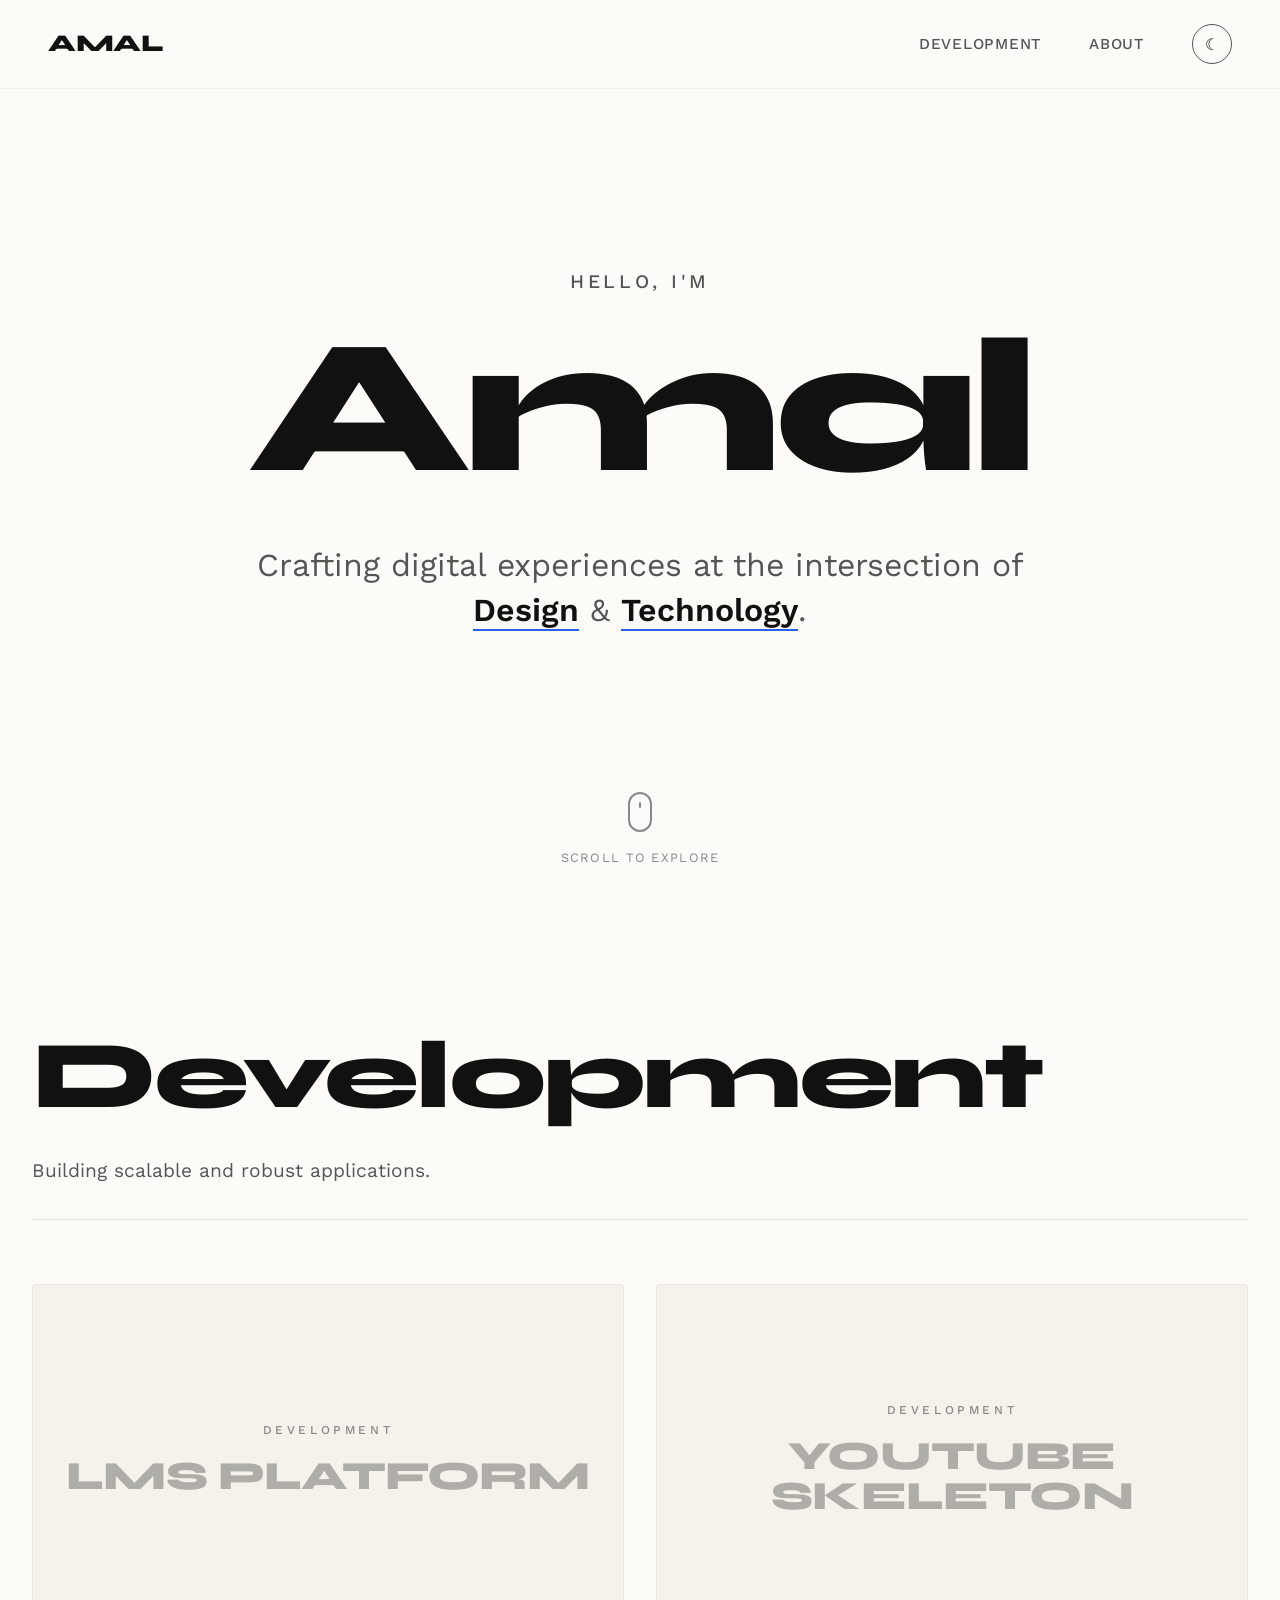
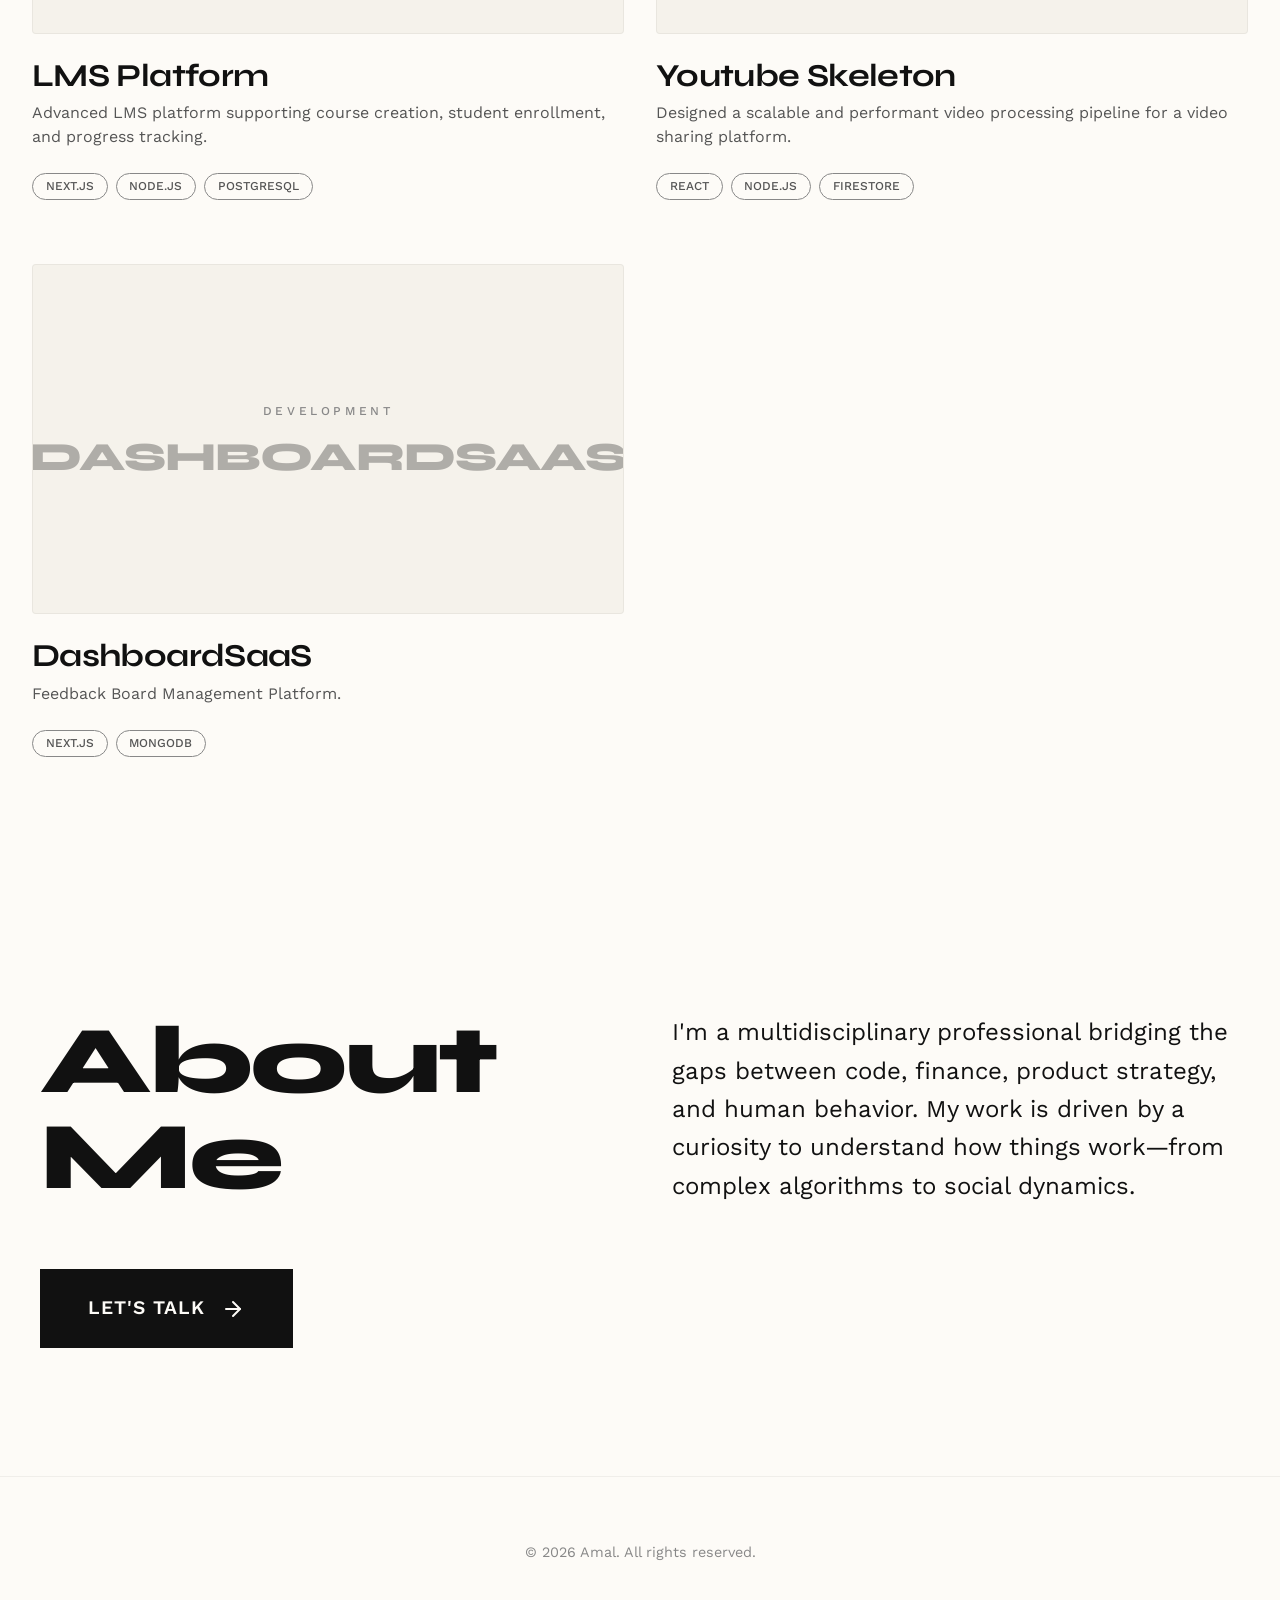
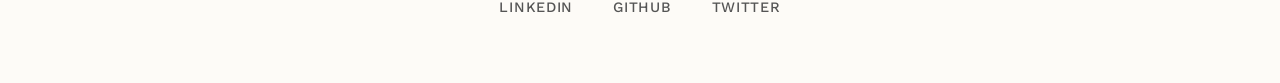
==== src/index.html @ 9887afd8 "improvement/website size reduced" ====
<!DOCTYPE html>
<html lang="en">

<head>
    <meta charset="UTF-8">
    <meta name="viewport" content="width=device-width, initial-scale=1.0">
    <link rel="icon" type="image/png" href="favicon.png">
    <title>Amal - Portfolio</title>

    <link rel="preconnect" href="https://fonts.googleapis.com">
    <link rel="preconnect" href="https://fonts.gstatic.com" crossorigin>
    <link
        href="https://fonts.googleapis.com/css2?family=Work+Sans:wght@300;400;500;600&family=Syne:wght@400;500;600;700;800&display=swap"
        rel="stylesheet">

    <link rel="stylesheet" href="css/normalize.css">
    <link rel="stylesheet" href="css/style.css">
    <meta name="google-site-verification" content="JxgYlcz-3WqePSVxws8x8Z9JDaLLjgujs9UyJaUQs90" />
    <meta name="description" content="Portfolio of Amal - Bridging Design, Technology, Finance, and Anthropology.">
    <meta name="robots" content="index, follow">

    <!-- Open Graph / Facebook -->
    <meta property="og:type" content="website">
    <meta property="og:url" content="https://www.amals.xyz/">
    <meta property="og:title" content="Amal - Portfolio">
    <meta property="og:description" content="Crafting digital experiences at the intersection of Design & Technology.">
    <!-- <meta property="og:image" content="https://www.amals.xyz/assets/images/og-image.png"> -->
</head>

<body>
    <!-- Navigation -->
    <nav class="navbar">
        <div class="nav-container">
            <a href="#hero" class="logo">
                <span class="logo-g">A</span>mal
            </a>
            <div class="nav-links">
                <a href="#development">Development</a>
                <!-- <a href="#finance">Finance</a>
                <a href="#product">Product</a>
                <a href="#anthropology">Anthropology</a> -->
                <a href="#about">About</a>
                <button id="theme-toggle" class="theme-btn" aria-label="Toggle dark mode">
                    <span class="theme-icon">☾</span>
                </button>
            </div>
            <button class="mobile-menu-btn" aria-label="Toggle menu">
                <span></span>
                <span></span>
            </button>
        </div>
    </nav>

    <!-- Mobile Menu Overlay -->
    <div class="mobile-menu">
        <a href="#development" class="mobile-link">Development</a>
        <a href="#finance" class="mobile-link">Finance</a>
        <a href="#product" class="mobile-link">Product</a>
        <a href="#anthropology" class="mobile-link">Anthropology</a>
        <a href="#about" class="mobile-link">About</a>
    </div>

    <main>
        <!-- Hero Section -->
        <section class="hero-section" id="hero">
            <div class="hero-background">
                <!-- Blobs removed for minimal typography style -->
            </div>
            <div class="hero-content">
                <p class="hero-greeting">Hello, I'm</p>
                <h1 class="hero-name">
                    <span class="name-text">Amal</span>
                </h1>
                <p class="hero-subtitle">Crafting digital experiences at the intersection of <span
                        class="highlight">Design</span> & <span class="highlight">Technology</span>.</p>
            </div>
            <div class="scroll-indicator">
                <div class="mouse">
                    <div class="wheel"></div>
                </div>
                <span>Scroll to explore</span>
            </div>
        </section>

        <!-- Development Section -->
        <section class="category-section" id="development">
            <div class="section-header">
                <h2 class="section-title">Development</h2>
                <p class="section-desc">Building scalable and robust applications.</p>
            </div>

            <div class="works-grid" id="development-grid">
                <!-- Works will be loaded dynamically -->
            </div>
        </section>

        <!-- Finance Section
        <section class="category-section" id="finance">
            <div class="section-header">
                <h2 class="section-title">Finance</h2>
                <p class="section-desc">Analyzing markets and managing assets.</p>
            </div>

            <div class="works-grid" id="finance-grid">
                // work be loaded dynamically
            </div>
        </section> -->

        <!-- Product Section
        <section class="category-section" id="product">
            <div class="section-header">
                <h2 class="section-title">Product</h2>
                <p class="section-desc">Strategizing and optimizing user value.</p>
            </div>

            <div class="works-grid" id="product-grid">
                // work be loaded dynamically
            </div>
        </section> -->

        <!-- Anthropology Section
        <section class="category-section" id="anthropology">
            <div class="section-header">
                <h2 class="section-title">Anthropology</h2>
                <p class="section-desc">Understanding human behavior in a digital world.</p>
            </div>

            <div class="works-grid" id="anthropology-grid">
                // Works will be loaded dynamically
            </div>
        </section> -->

        <!-- About Section -->
        <section class="about-section" id="about">
            <div class="about-content">
                <h2 class="section-title">About Me</h2>
                <p class="about-text">
                    I'm a multidisciplinary professional bridging the gaps between code, finance, product strategy, and
                    human behavior.
                    My work is driven by a curiosity to understand how things work—from complex algorithms to social
                    dynamics.
                </p>
                <a href="mailto:hello@amal.com" class="contact-link">
                    <span>Let's Talk</span>
                    <svg width="24" height="24" viewBox="0 0 24 24" fill="none" xmlns="http://www.w3.org/2000/svg">
                        <path d="M5 12H19" stroke="currentColor" stroke-width="2" stroke-linecap="round"
                            stroke-linejoin="round" />
                        <path d="M12 5L19 12L12 19" stroke="currentColor" stroke-width="2" stroke-linecap="round"
                            stroke-linejoin="round" />
                    </svg>
                </a>
            </div>
        </section>
    </main>

    <footer>
        <div class="footer-content">
            <p>&copy; 2026 Amal. All rights reserved.</p>
            <div class="social-links">
                <a href="#">LinkedIn</a>
                <a href="#">GitHub</a>
                <a href="#">Twitter</a>
            </div>
        </div>
    </footer>

    <script src="js/main.js"></script>
    <!-- Vercel analytics -->
    <script defer src="/_vercel/insights/script.js"></script>
</body>

</html>
---- src/css/style.css ----
:root {
    /* Modern Typography Theme */
    --primary-color: #111111;
    --secondary-color: #666666;
    --accent-color: #2563EB;
    /* Vibrant Blue */

    /* Backgrounds */
    --bg-primary: #FDFBF7;
    /* Warm off-white */
    --bg-secondary: #F5F2EB;
    --bg-card: #FFFFFF;

    /* Text */
    --text-primary: #111111;
    --text-secondary: #555555;
    --text-muted: #888888;

    /* Typography */
    --font-display: 'Syne', sans-serif;
    --font-body: 'Work Sans', sans-serif;

    /* Spacing */
    --spacing-sm: 1rem;
    --spacing-md: 2rem;
    --spacing-lg: 4rem;
    --spacing-xl: 8rem;

    /* Shadows */
    --shadow-sm: 0 1px 2px rgba(0, 0, 0, 0.05);
    --shadow-hover: 0 20px 40px rgba(0, 0, 0, 0.08);
}

[data-theme="dark"] {
    --bg-primary: #0A0A0A;
    --bg-secondary: #111111;
    --bg-card: #161616;
    --text-primary: #FFFFFF;
    --text-secondary: #AAAAAA;
    --text-muted: #666666;
    --accent-color: #4F86F7;
}

* {
    box-sizing: border-box;
    margin: 0;
    padding: 0;
}

html {
    scroll-behavior: smooth;
    font-size: 16px;
}

body {
    font-family: var(--font-body);
    background-color: var(--bg-primary);
    color: var(--text-primary);
    line-height: 1.6;
    transition: background-color 0.4s ease, color 0.4s ease;
    overflow-x: hidden;
    -webkit-font-smoothing: antialiased;
}

h1,
h2,
h3,
h4,
h5,
h6 {
    font-family: var(--font-display);
    font-weight: 700;
    color: var(--text-primary);
    line-height: 1.1;
    letter-spacing: -0.02em;
}

a {
    text-decoration: none;
    color: inherit;
    transition: color 0.3s ease;
}

/* Navigation */
.navbar {
    position: fixed;
    top: 0;
    left: 0;
    width: 100%;
    z-index: 1000;
    background: rgba(253, 251, 247, 0.9);
    backdrop-filter: blur(10px);
    border-bottom: 1px solid rgba(0, 0, 0, 0.05);
    transition: all 0.3s ease;
}

[data-theme="dark"] .navbar {
    background: rgba(10, 10, 10, 0.9);
    border-bottom: 1px solid rgba(255, 255, 255, 0.05);
}

.nav-container {
    max-width: 1600px;
    margin: 0 auto;
    padding: 1.5rem 3rem;
    display: flex;
    justify-content: space-between;
    align-items: center;
}

.logo {
    font-family: var(--font-display);
    font-weight: 800;
    font-size: 1.5rem;
    color: var(--text-primary);
    text-transform: uppercase;
    letter-spacing: -0.02em;
}

.logo:hover {
    transform: none;
}

.logo-g {
    font-size: 1.5rem;
}

.nav-links {
    display: flex;
    gap: 3rem;
    align-items: center;
}

.nav-links a {
    font-size: 0.95rem;
    font-weight: 500;
    color: var(--text-secondary);
    position: relative;
    text-transform: uppercase;
    letter-spacing: 0.05em;
}

.nav-links a::after {
    display: none;
}

.nav-links a:hover {
    color: var(--text-primary);
}

.theme-btn {
    background: transparent;
    border: 1px solid var(--text-secondary);
    color: var(--text-primary);
    cursor: pointer;
    width: 40px;
    height: 40px;
    border-radius: 50%;
    display: flex;
    align-items: center;
    justify-content: center;
    font-size: 1rem;
    transition: all 0.3s ease;
    box-shadow: none;
}

.theme-btn:hover {
    background: var(--text-primary);
    color: var(--bg-primary);
    transform: none;
    box-shadow: none;
}

.mobile-menu-btn {
    display: none;
    background: none;
    border: none;
    cursor: pointer;
    padding: 10px;
    flex-direction: column;
    gap: 6px;
}

.mobile-menu-btn span {
    display: block;
    width: 30px;
    height: 2px;
    background: var(--text-primary);
    transition: 0.3s;
}

/* Hero Section */
.hero-section {
    min-height: 100vh;
    display: flex;
    align-items: center;
    justify-content: center;
    padding: 0 2rem;
    text-align: center;
    position: relative;
    overflow: hidden;
}

.hero-background {
    display: none;
}

.hero-content {
    max-width: 1200px;
    z-index: 1;
    position: relative;
    display: flex;
    flex-direction: column;
    align-items: center;
}

.hero-greeting {
    font-family: var(--font-body);
    font-size: 1.2rem;
    color: var(--text-secondary);
    margin-bottom: 1.5rem;
    font-weight: 500;
    text-transform: uppercase;
    letter-spacing: 0.2em;
}

.hero-name {
    font-family: var(--font-display);
    font-size: 15vw;
    /* Massive responsive size */
    font-weight: 800;
    margin-bottom: 1rem;
    line-height: 0.9;
    color: var(--text-primary);
    background: none;
    -webkit-text-fill-color: initial;
    letter-spacing: -0.04em;
}

.hero-name::after {
    display: none;
}

.name-text {
    display: inline-block;
}

.hero-subtitle {
    font-size: 2rem;
    color: var(--text-secondary);
    margin-top: 2rem;
    font-weight: 400;
    max-width: 800px;
    line-height: 1.4;
}

.highlight {
    color: var(--text-primary);
    font-weight: 600;
    background: none;
    -webkit-text-fill-color: initial;
    border-bottom: 2px solid var(--accent-color);
}

.scroll-indicator {
    position: absolute;
    bottom: 2rem;
    left: 0;
    right: 0;
    margin: 0 auto;
    width: fit-content;
    transform: none;
    display: flex;
    flex-direction: column;
    align-items: center;
    gap: 1rem;
    color: var(--text-muted);
    font-size: 0.8rem;
    text-transform: uppercase;
    letter-spacing: 0.1em;
}

.mouse {
    width: 24px;
    height: 40px;
    border: 2px solid var(--text-muted);
    border-radius: 20px;
    position: relative;
}

.wheel {
    width: 2px;
    height: 6px;
    background: var(--text-muted);
    border-radius: 1px;
    position: absolute;
    top: 8px;
    left: 50%;
    transform: translateX(-50%);
    animation: scroll 2s infinite;
}

@keyframes scroll {
    0% {
        transform: translate(-50%, 0);
        opacity: 1;
    }

    100% {
        transform: translate(-50%, 12px);
        opacity: 0;
    }
}

@keyframes fadeInUp {
    from {
        opacity: 0;
        transform: translateY(40px);
    }

    to {
        opacity: 1;
        transform: translateY(0);
    }
}

/* Sections */
.category-section {
    padding: var(--spacing-xl) 2rem;
    max-width: 1600px;
    margin: 0 auto;
}

.section-header {
    margin-bottom: var(--spacing-lg);
    text-align: left;
    border-bottom: 1px solid rgba(0, 0, 0, 0.1);
    padding-bottom: 2rem;
    display: flex;
    justify-content: space-between;
    align-items: flex-end;
    flex-wrap: wrap;
    gap: 2rem;
}

[data-theme="dark"] .section-header {
    border-bottom: 1px solid rgba(255, 255, 255, 0.1);
}

.section-title {
    font-family: var(--font-display);
    font-size: 6rem;
    margin: 0;
    font-weight: 800;
    color: var(--text-primary);
    background: none;
    -webkit-text-fill-color: initial;
    line-height: 1;
    letter-spacing: -0.03em;
}

.section-desc {
    font-size: 1.2rem;
    color: var(--text-secondary);
    font-weight: 400;
    max-width: 400px;
    text-align: right;
}

/* Works Grid */
.works-grid {
    display: grid;
    grid-template-columns: repeat(auto-fit, minmax(450px, 1fr));
    gap: 4rem 2rem;
}

.work-card {
    background: transparent;
    border-radius: 0;
    overflow: visible;
    box-shadow: none;
    transition: transform 0.4s ease;
    border: none;
    display: flex;
    flex-direction: column;
    height: auto;
}

.work-card::before {
    display: none;
}

.work-card:hover {
    transform: translateY(-10px);
    box-shadow: none;
}

.work-card:nth-child(even):hover {
    transform: translateY(-10px);
}

.work-image {
    height: 350px;
    position: relative;
    overflow: hidden;
    background: var(--bg-secondary);
    border: 1px solid rgba(0, 0, 0, 0.05);
    border-radius: 4px;
    margin-bottom: 1.5rem;
    display: flex;
    align-items: center;
    justify-content: center;
    transition: all 0.4s ease;
}

[data-theme="dark"] .work-image {
    border: 1px solid rgba(255, 255, 255, 0.05);
}

.work-image-content {
    text-align: center;
    padding: 2rem;
    display: flex;
    flex-direction: column;
    gap: 1rem;
    transition: transform 0.6s cubic-bezier(0.165, 0.84, 0.44, 1);
}

.work-image-category {
    font-size: 0.75rem;
    text-transform: uppercase;
    letter-spacing: 0.3em;
    color: var(--text-muted);
    font-weight: 500;
    transition: color 0.4s ease;
}

.work-image-title {
    font-family: var(--font-display);
    font-size: 2.5rem;
    font-weight: 800;
    line-height: 1;
    color: var(--text-primary);
    opacity: 0.3;
    transition: all 0.4s ease;
    text-transform: uppercase;
    letter-spacing: -0.02em;
}

.work-card:hover .work-image {
    background: var(--text-primary);
    border-color: var(--text-primary);
}

.work-card:hover .work-image-title {
    color: var(--bg-primary);
    opacity: 1;
}

.work-card:hover .work-image-category {
    color: var(--bg-primary);
    opacity: 0.7;
}

.work-card:hover .work-image-content {
    transform: scale(1.1);
}



.work-card-inner {
    padding: 0;
    flex-grow: 1;
    display: flex;
    flex-direction: column;
}

.work-title {
    font-family: var(--font-display);
    font-size: 2rem;
    margin-bottom: 0.5rem;
    font-weight: 700;
    color: var(--text-primary);
    background: none;
    -webkit-text-fill-color: initial;
}

.work-description {
    color: var(--text-secondary);
    margin-bottom: 1.5rem;
    font-size: 1rem;
    line-height: 1.5;
}

.work-tags {
    display: flex;
    flex-wrap: wrap;
    gap: 0.5rem;
}

.tag {
    background: transparent;
    color: var(--text-secondary);
    padding: 0.2rem 0.8rem;
    border: 1px solid var(--text-muted);
    border-radius: 50px;
    font-size: 0.75rem;
    font-weight: 500;
    box-shadow: none;
    transition: all 0.3s ease;
    text-transform: uppercase;
}

.tag:hover {
    transform: none;
    background: var(--text-primary);
    color: var(--bg-primary);
    border-color: var(--text-primary);
    box-shadow: none;
}

/* About Section */
.about-section {
    background: var(--bg-primary);
    padding: var(--spacing-xl) 2rem;
    text-align: left;
    position: relative;
    overflow: hidden;
}

.about-section::before {
    display: none;
}

.about-content {
    max-width: 1200px;
    margin: 0 auto;
    display: grid;
    grid-template-columns: 1fr 1fr;
    gap: 4rem;
    align-items: center;
}

.about-text {
    font-size: 1.5rem;
    color: var(--text-primary);
    margin-bottom: 0;
    line-height: 1.6;
    font-weight: 400;
}

.contact-link {
    display: inline-flex;
    align-items: center;
    justify-content: center;
    gap: 1rem;
    background: var(--text-primary);
    color: var(--bg-primary);
    padding: 1.5rem 3rem;
    border-radius: 0;
    font-weight: 600;
    font-size: 1.2rem;
    transition: all 0.3s ease;
    box-shadow: none;
    text-transform: uppercase;
    letter-spacing: 0.05em;
    width: fit-content;
}

.contact-link:hover {
    transform: translateY(-5px);
    background: var(--accent-color);
    box-shadow: var(--shadow-hover);
}

.contact-link svg {
    transition: transform 0.3s ease;
}

.contact-link:hover svg {
    transform: translateX(5px);
}

/* Footer */
footer {
    padding: 4rem 2rem;
    text-align: center;
    background: var(--bg-primary);
    position: relative;
    border-top: 1px solid rgba(0, 0, 0, 0.05);
}

[data-theme="dark"] footer {
    border-top: 1px solid rgba(255, 255, 255, 0.05);
}

footer::before {
    display: none;
}

.footer-content {
    display: flex;
    flex-direction: column;
    gap: 2rem;
    align-items: center;
    max-width: 1400px;
    margin: 0 auto;
}

.footer-content p {
    color: var(--text-muted);
    font-weight: 400;
    font-size: 0.9rem;
}

.social-links {
    display: flex;
    gap: 2.5rem;
}

.social-links a {
    color: var(--text-secondary);
    font-weight: 500;
    position: relative;
    transition: color 0.3s ease;
    text-transform: uppercase;
    font-size: 0.9rem;
    letter-spacing: 0.05em;
}

.social-links a::after {
    display: none;
}

.social-links a:hover {
    color: var(--text-primary);
}

/* Mobile Menu */
.mobile-menu {
    position: fixed;
    top: 0;
    left: 0;
    width: 100%;
    height: 100vh;
    background: var(--bg-primary);
    z-index: 999;
    display: flex;
    flex-direction: column;
    justify-content: center;
    align-items: center;
    gap: 2rem;
    transform: translateX(100%);
    transition: transform 0.4s cubic-bezier(0.165, 0.84, 0.44, 1);
}

.mobile-menu.active {
    transform: translateX(0);
}

.mobile-link {
    font-family: var(--font-display);
    font-size: 3rem;
    color: var(--text-primary);
    background: none;
    -webkit-text-fill-color: initial;
    transition: transform 0.3s ease;
    font-weight: 700;
    letter-spacing: -0.02em;
}

.mobile-link:hover {
    transform: scale(1.05);
    color: var(--accent-color);
}

/* Responsive */
@media (max-width: 1024px) {
    .hero-name {
        font-size: 9.5rem;
    }

    .section-title {
        font-size: 4.2rem;
    }
}

@media (max-width: 768px) {
    .hero-greeting {
        font-size: 1rem;
    }

    .hero-name {
        font-size: 22vw;
        /* Increased for mobile impact */
    }

    .hero-subtitle {
        font-size: 1.1rem;
    }

    .section-title {
        font-size: 3rem;
        /* Reduced from 3.4rem */
    }

    .nav-links {
        display: none;
    }

    .mobile-menu-btn {
        display: flex;
    }

    .works-grid {
        grid-template-columns: 1fr;
        gap: 2rem;
    }

    .category-section {
        padding: 4rem 1.5rem;
    }

    /* Center About Section on Mobile */
    .about-section {
        text-align: center;
        padding: 4rem 1.5rem;
    }

    .about-content {
        grid-template-columns: 1fr;
        gap: 2rem;
        justify-items: center;
    }

    .contact-link {
        margin: 0 auto;
    }
}

@media (max-width: 480px) {
    .hero-name {
        font-size: 22vw;
        /* Even larger on small screens */
    }

    .hero-greeting {
        font-size: 0.9rem;
    }

    .section-title {
        font-size: 2.3rem;
        /* Reduced further */
    }

    .work-card-inner {
        padding: 1.5rem;
    }
}

/* Custom Scrollbar */
::-webkit-scrollbar {
    width: 10px;
}

::-webkit-scrollbar-track {
    background: var(--bg-primary);
}

::-webkit-scrollbar-thumb {
    background: var(--text-muted);
    border-radius: 5px;
    border: 2px solid var(--bg-primary);
}

::-webkit-scrollbar-thumb:hover {
    background: var(--text-secondary);
}
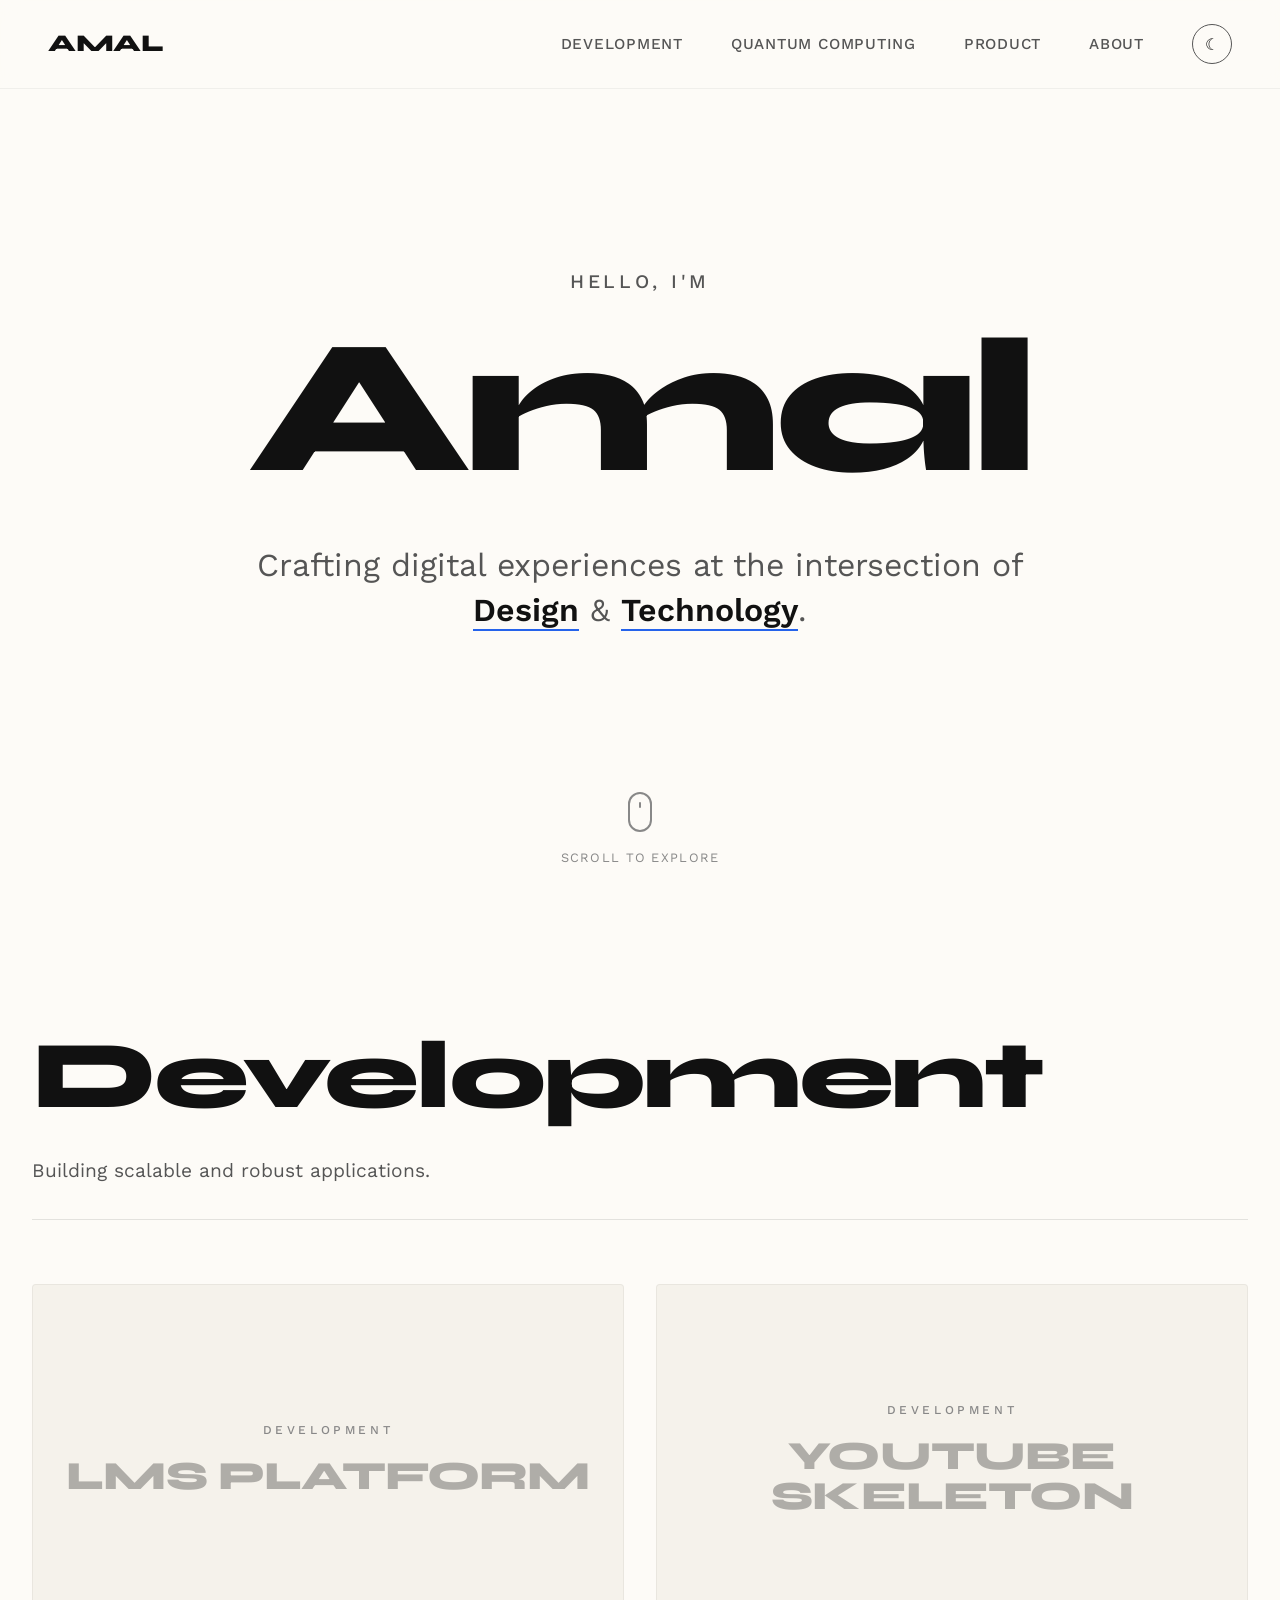
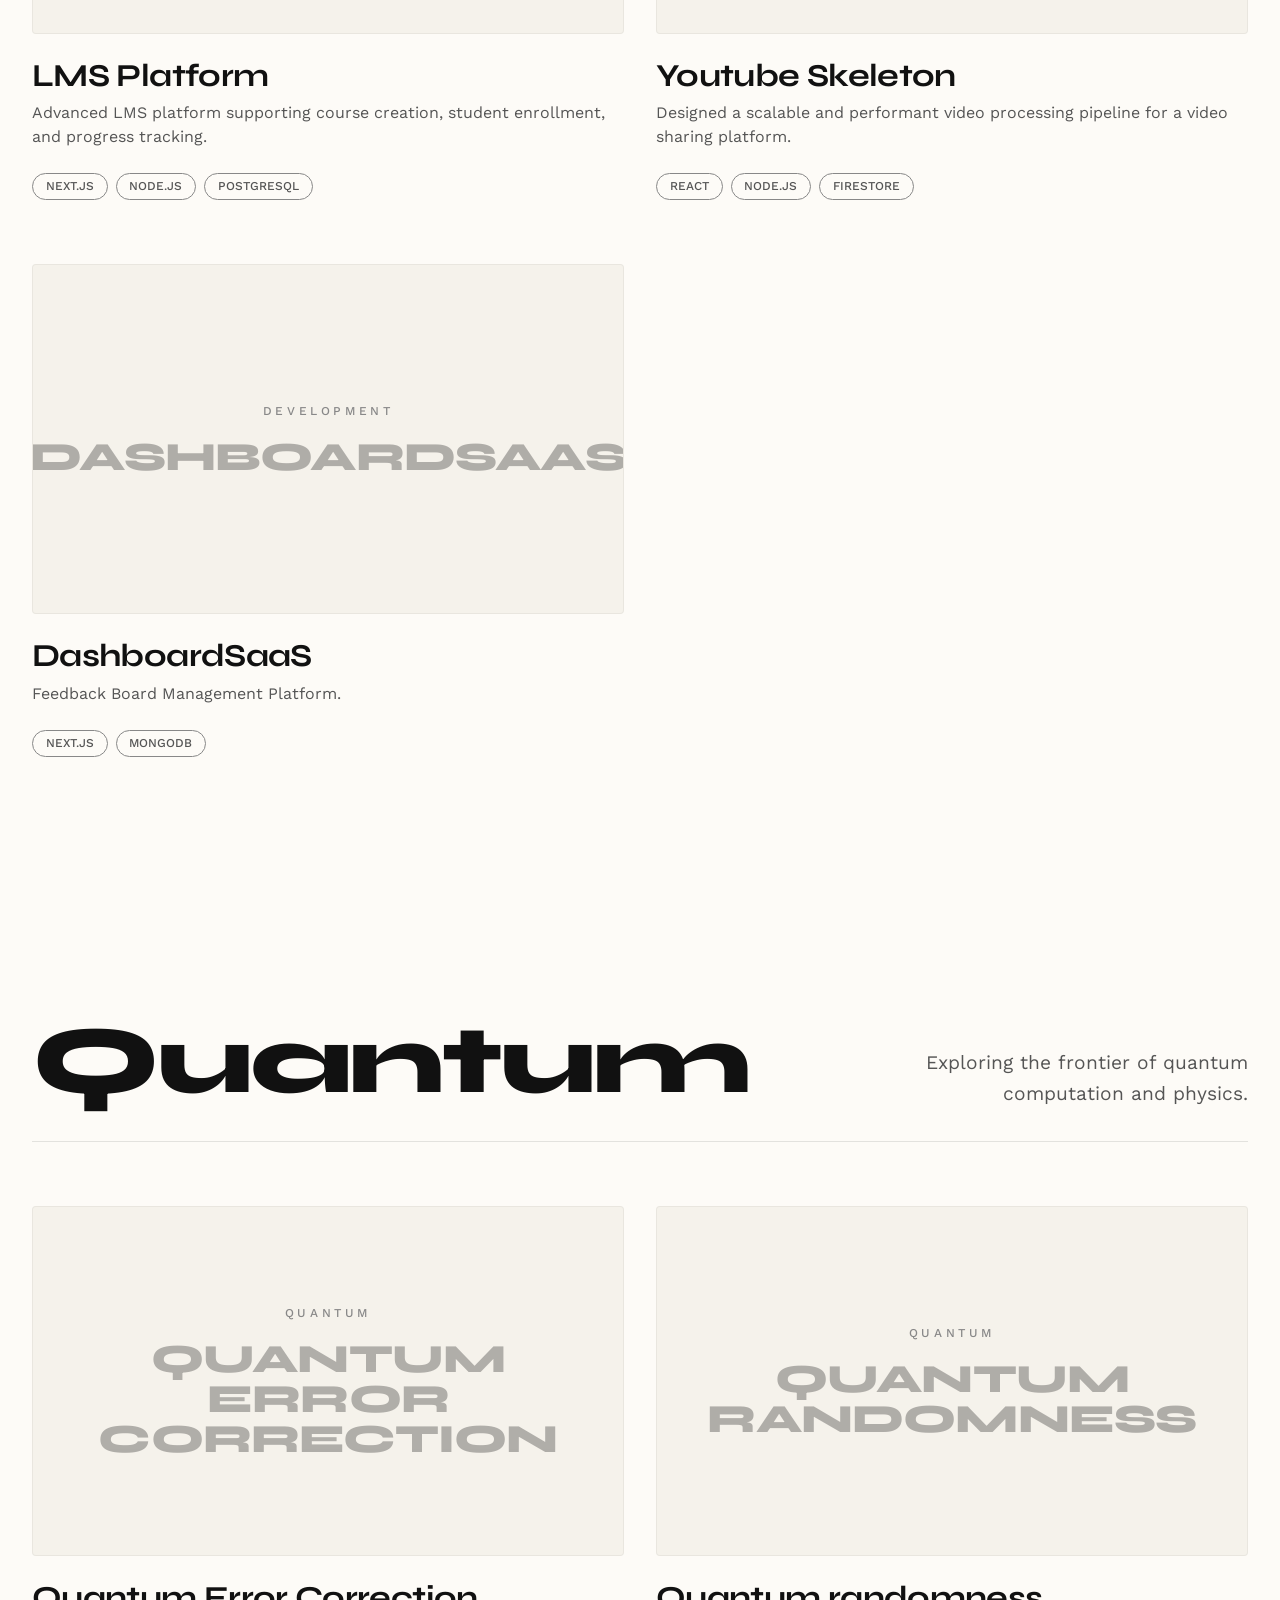
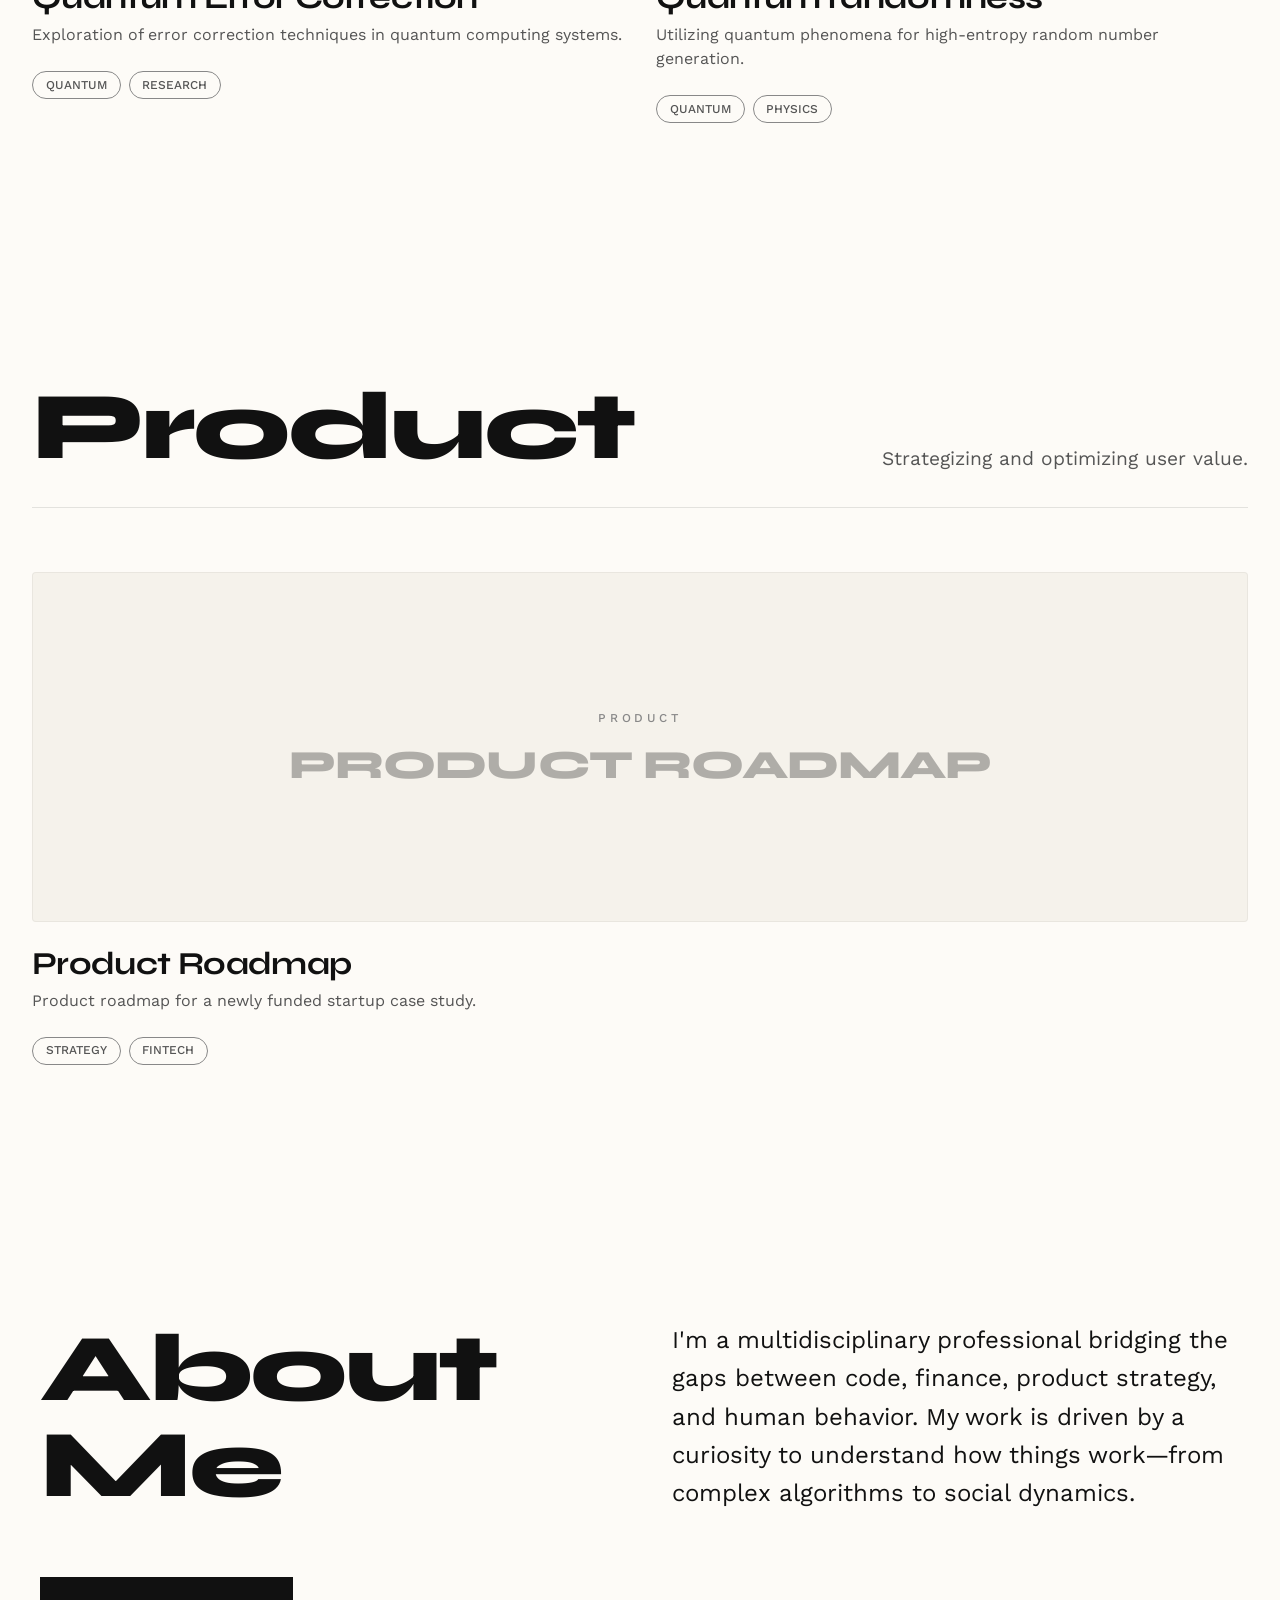
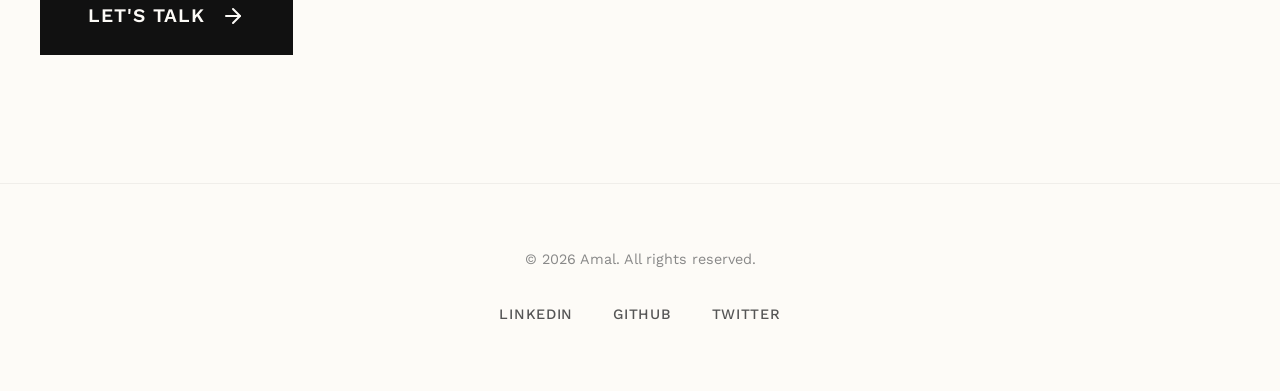
==== commit 7cdac824: "extra/more work added" ====
--- a/src/index.html
+++ b/src/index.html
@@ -16,7 +16,7 @@
     <link rel="stylesheet" href="css/normalize.css">
     <link rel="stylesheet" href="css/style.css">
     <meta name="google-site-verification" content="JxgYlcz-3WqePSVxws8x8Z9JDaLLjgujs9UyJaUQs90" />
-    <meta name="description" content="Portfolio of Amal - Bridging Design, Technology, Finance, and Anthropology.">
+    <meta name="description" content="Portfolio of Amal">
     <meta name="robots" content="index, follow">
 
     <!-- Open Graph / Facebook -->
@@ -36,9 +36,8 @@
             </a>
             <div class="nav-links">
                 <a href="#development">Development</a>
-                <!-- <a href="#finance">Finance</a>
+                <a href="#quantum">Quantum Computing</a>
                 <a href="#product">Product</a>
-                <a href="#anthropology">Anthropology</a> -->
                 <a href="#about">About</a>
                 <button id="theme-toggle" class="theme-btn" aria-label="Toggle dark mode">
                     <span class="theme-icon">☾</span>
@@ -54,9 +53,10 @@
     <!-- Mobile Menu Overlay -->
     <div class="mobile-menu">
         <a href="#development" class="mobile-link">Development</a>
-        <a href="#finance" class="mobile-link">Finance</a>
+        <a href="#quantum" class="mobile-link">Quantum Computing</a>
         <a href="#product" class="mobile-link">Product</a>
-        <a href="#anthropology" class="mobile-link">Anthropology</a>
+        <!-- <a href="#finance" class="mobile-link">Finance</a>
+        <a href="#anthropology" class="mobile-link">Anthropology</a> -->
         <a href="#about" class="mobile-link">About</a>
     </div>
 
@@ -94,6 +94,19 @@
             </div>
         </section>
 
+        <!-- Quantum Computing Section -->
+        <section class="category-section" id="quantum">
+            <div class="section-header">
+                <h2 class="section-title">Quantum</h2>
+                <p class="section-desc">Exploring the frontier of quantum computation and physics.</p>
+            </div>
+
+            <div class="works-grid" id="quantum-grid">
+                <!-- Works will be loaded dynamically -->
+            </div>
+        </section>
+
+
         <!-- Finance Section
         <section class="category-section" id="finance">
             <div class="section-header">
@@ -106,7 +119,7 @@
             </div>
         </section> -->
 
-        <!-- Product Section
+        <!-- Product Section -->
         <section class="category-section" id="product">
             <div class="section-header">
                 <h2 class="section-title">Product</h2>
@@ -114,9 +127,9 @@
             </div>
 
             <div class="works-grid" id="product-grid">
-                // work be loaded dynamically
+                <!-- Works will be loaded dynamically -->
             </div>
-        </section> -->
+        </section>
 
         <!-- Anthropology Section
         <section class="category-section" id="anthropology">
@@ -140,7 +153,7 @@
                     My work is driven by a curiosity to understand how things work—from complex algorithms to social
                     dynamics.
                 </p>
-                <a href="mailto:hello@amal.com" class="contact-link">
+                <a href="mailto:[EMAIL_ADDRESS]" class="contact-link">
                     <span>Let's Talk</span>
                     <svg width="24" height="24" viewBox="0 0 24 24" fill="none" xmlns="http://www.w3.org/2000/svg">
                         <path d="M5 12H19" stroke="currentColor" stroke-width="2" stroke-linecap="round"
--- a/src/css/style.css
+++ b/src/css/style.css
@@ -691,17 +691,30 @@
     }
 
     .hero-name {
-        font-size: 22vw;
-        /* Increased for mobile impact */
+        font-size: 20vw;
+        word-wrap: break-word;
     }
 
     .hero-subtitle {
         font-size: 1.1rem;
     }
 
+    .section-header {
+        flex-direction: column;
+        align-items: flex-start;
+        gap: 1rem;
+        padding-bottom: 1.5rem;
+    }
+
     .section-title {
-        font-size: 3rem;
-        /* Reduced from 3.4rem */
+        font-size: 2.8rem;
+        text-align: left;
+    }
+
+    .section-desc {
+        text-align: left;
+        max-width: 100%;
+        font-size: 1rem;
     }
 
     .nav-links {
@@ -714,11 +727,20 @@
 
     .works-grid {
         grid-template-columns: 1fr;
-        gap: 2rem;
+        gap: 2.5rem;
+        width: 100%;
+    }
+
+    .work-image {
+        height: 250px;
+    }
+
+    .work-image-title {
+        font-size: 1.6rem;
     }
 
     .category-section {
-        padding: 4rem 1.5rem;
+        padding: 3rem 1.5rem;
     }
 
     /* Center About Section on Mobile */
@@ -739,22 +761,20 @@
 }
 
 @media (max-width: 480px) {
-    .hero-name {
-        font-size: 22vw;
-        /* Even larger on small screens */
-    }
-
-    .hero-greeting {
-        font-size: 0.9rem;
-    }
-
     .section-title {
-        font-size: 2.3rem;
-        /* Reduced further */
+        font-size: 2.2rem;
+    }
+
+    .work-image {
+        height: 200px;
     }
 
     .work-card-inner {
-        padding: 1.5rem;
+        padding: 1rem 0;
+    }
+
+    .work-title {
+        font-size: 1.5rem;
     }
 }
 
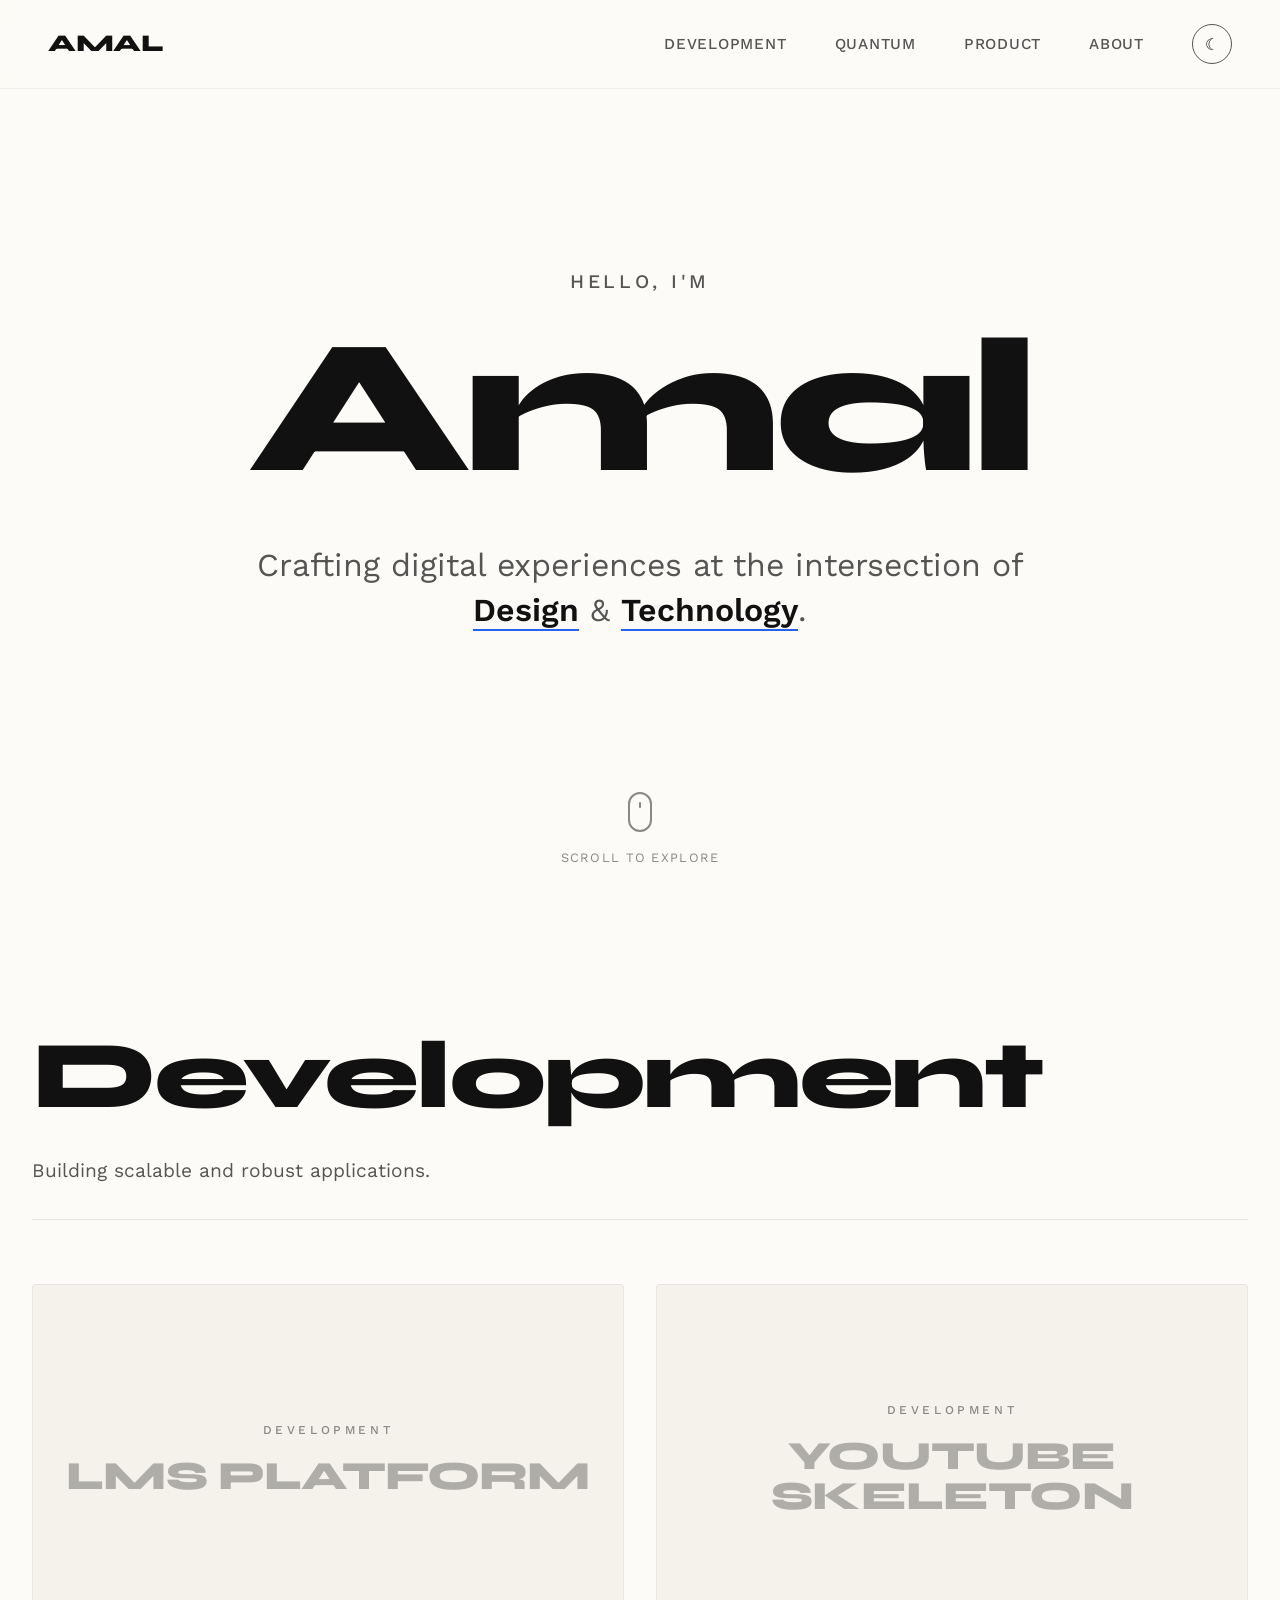
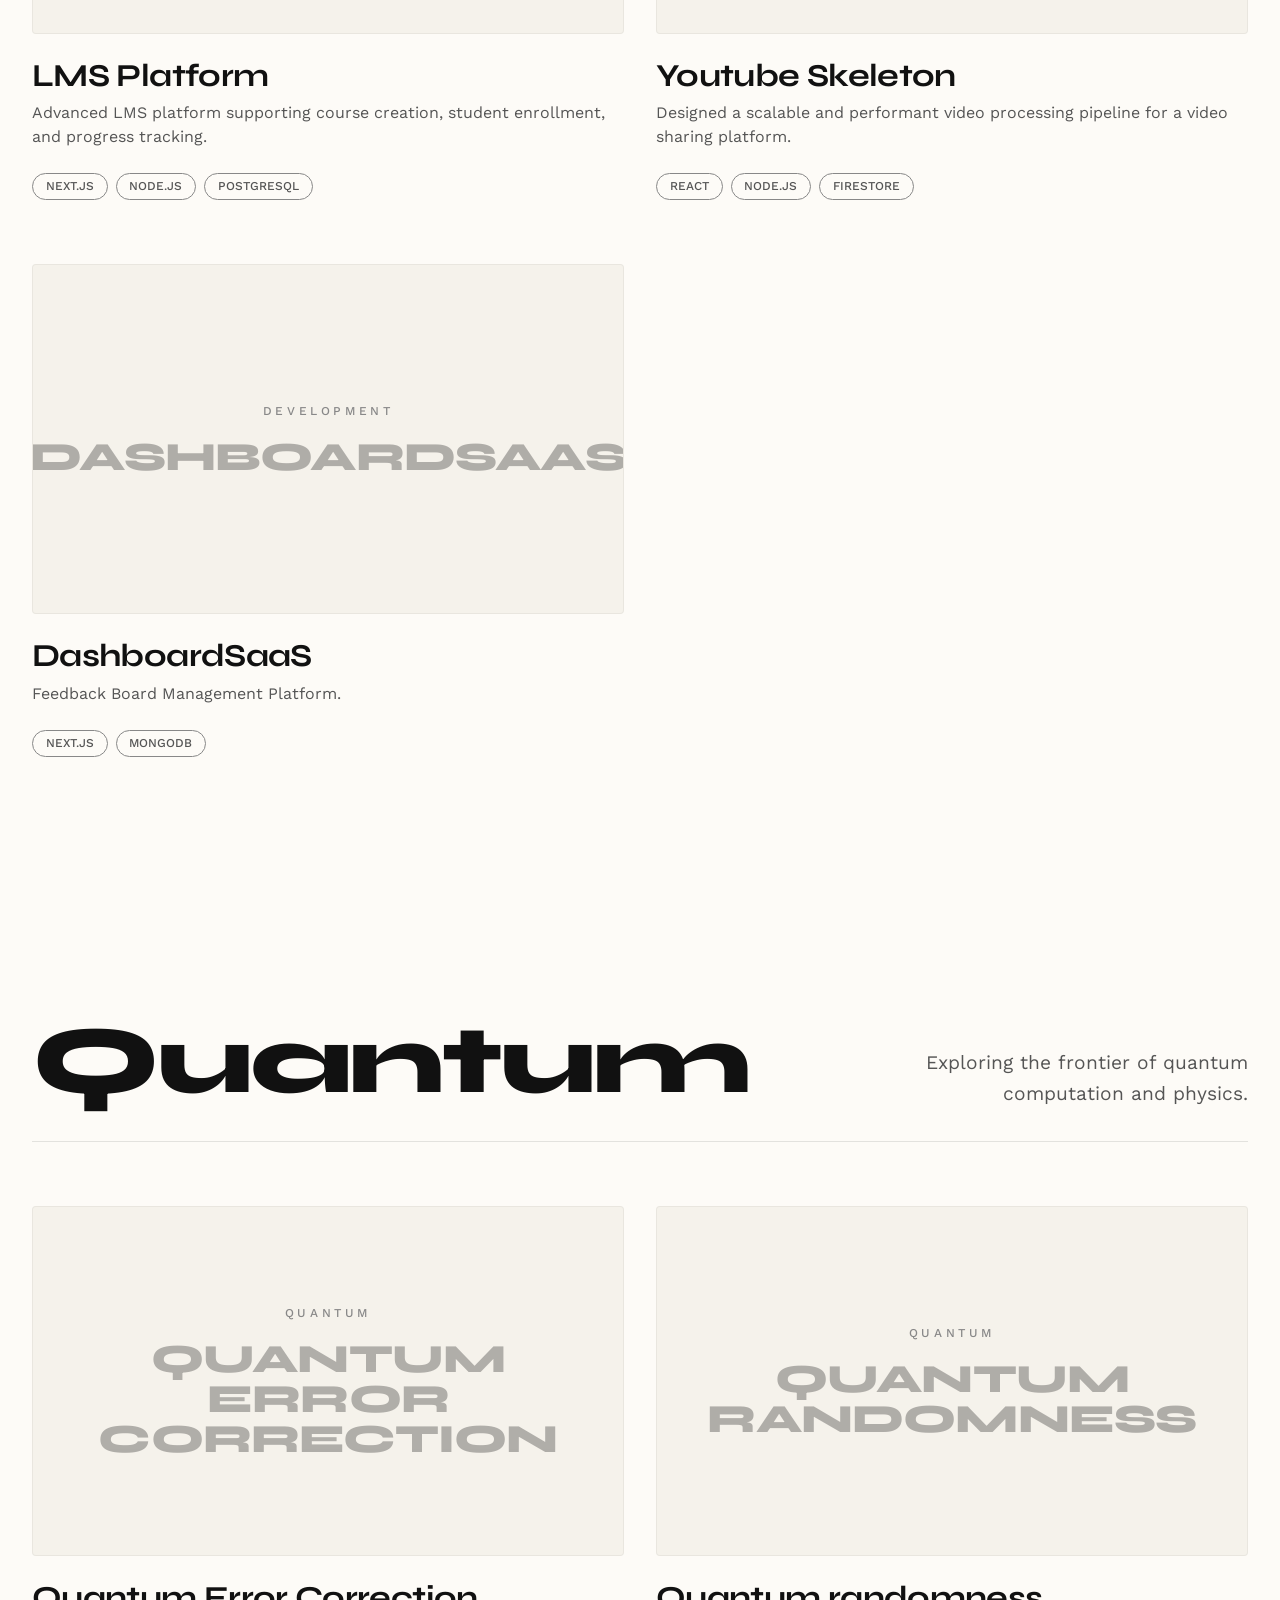
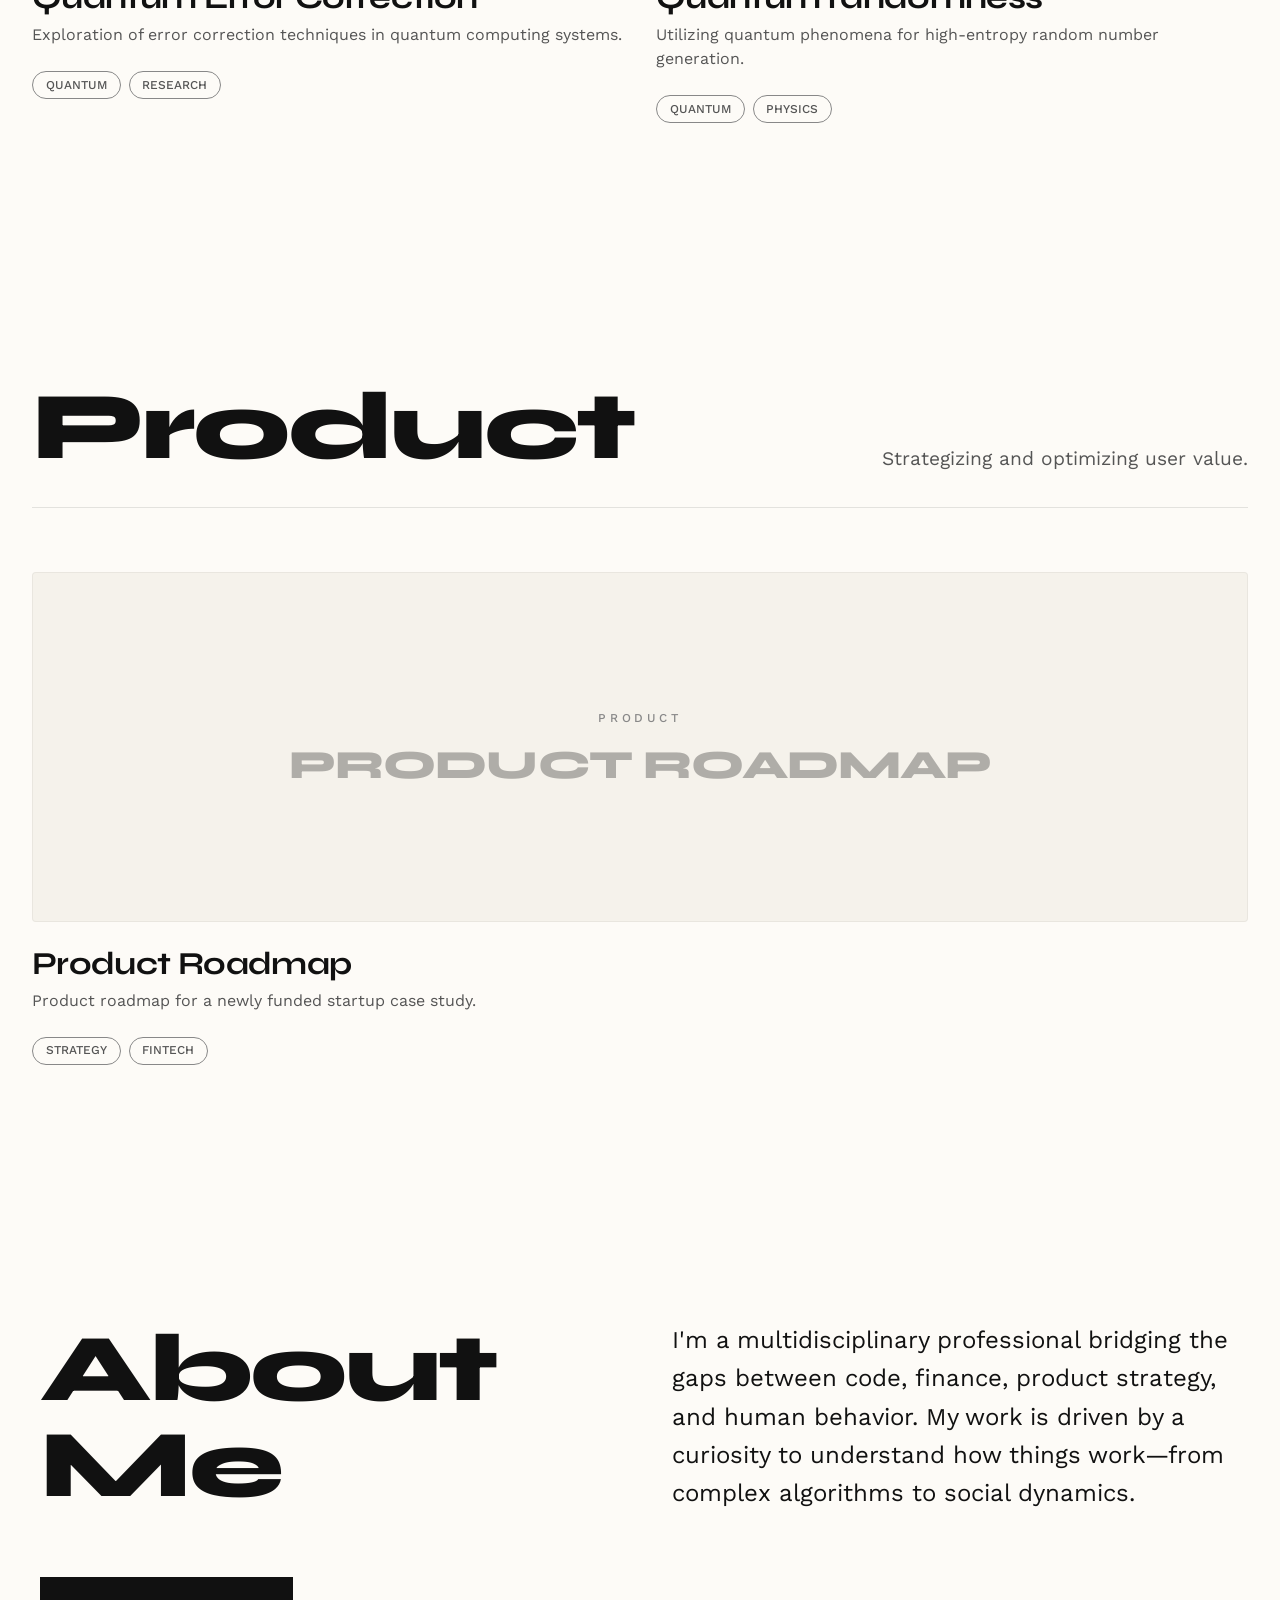
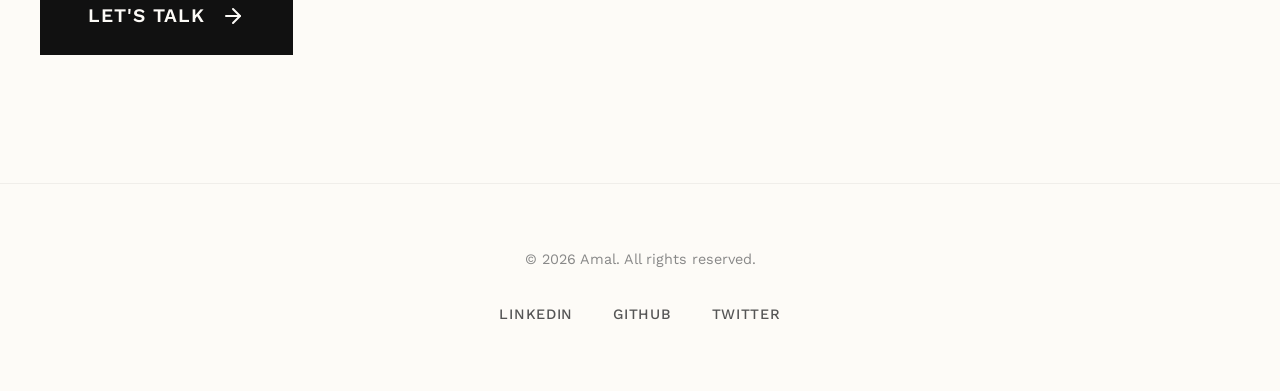
==== commit a5d83ff4: "bug/mobile flex update for card" ====
--- a/src/index.html
+++ b/src/index.html
@@ -36,7 +36,7 @@
             </a>
             <div class="nav-links">
                 <a href="#development">Development</a>
-                <a href="#quantum">Quantum Computing</a>
+                <a href="#quantum">Quantum</a>
                 <a href="#product">Product</a>
                 <a href="#about">About</a>
                 <button id="theme-toggle" class="theme-btn" aria-label="Toggle dark mode">
--- a/src/css/style.css
+++ b/src/css/style.css
@@ -691,30 +691,42 @@
     }
 
     .hero-name {
-        font-size: 20vw;
+        font-size: 18vw;
+        letter-spacing: -0.05em;
         word-wrap: break-word;
     }
 
     .hero-subtitle {
-        font-size: 1.1rem;
+        font-size: 1.2rem;
+        padding: 0 1rem;
+    }
+
+    .category-section {
+        padding: 3.5rem 1.2rem;
+        width: 100%;
+        overflow: hidden;
     }
 
     .section-header {
         flex-direction: column;
         align-items: flex-start;
-        gap: 1rem;
-        padding-bottom: 1.5rem;
+        gap: 0.5rem;
+        padding-bottom: 2rem;
+        width: 100%;
     }
 
     .section-title {
-        font-size: 2.8rem;
+        font-size: 2.5rem;
         text-align: left;
+        line-height: 1.1;
+        width: 100%;
+        word-wrap: break-word;
     }
 
     .section-desc {
         text-align: left;
         max-width: 100%;
-        font-size: 1rem;
+        margin-top: 0.5rem;
     }
 
     .nav-links {
@@ -731,16 +743,23 @@
         width: 100%;
     }
 
+    .work-card {
+        width: 100%;
+    }
+
     .work-image {
-        height: 250px;
+        height: 240px;
+        /* Force uniform height for all category sections */
+        width: 100%;
+        margin-bottom: 1.5rem;
     }
 
     .work-image-title {
+        font-size: 1.5rem;
+    }
+
+    .work-title {
         font-size: 1.6rem;
-    }
-
-    .category-section {
-        padding: 3rem 1.5rem;
     }
 
     /* Center About Section on Mobile */
@@ -755,6 +774,10 @@
         justify-items: center;
     }
 
+    .about-text {
+        font-size: 1.2rem;
+    }
+
     .contact-link {
         margin: 0 auto;
     }
@@ -762,15 +785,15 @@
 
 @media (max-width: 480px) {
     .section-title {
-        font-size: 2.2rem;
+        font-size: 2.1rem;
     }
 
     .work-image {
-        height: 200px;
+        height: 210px;
     }
 
     .work-card-inner {
-        padding: 1rem 0;
+        padding: 0.5rem 0;
     }
 
     .work-title {
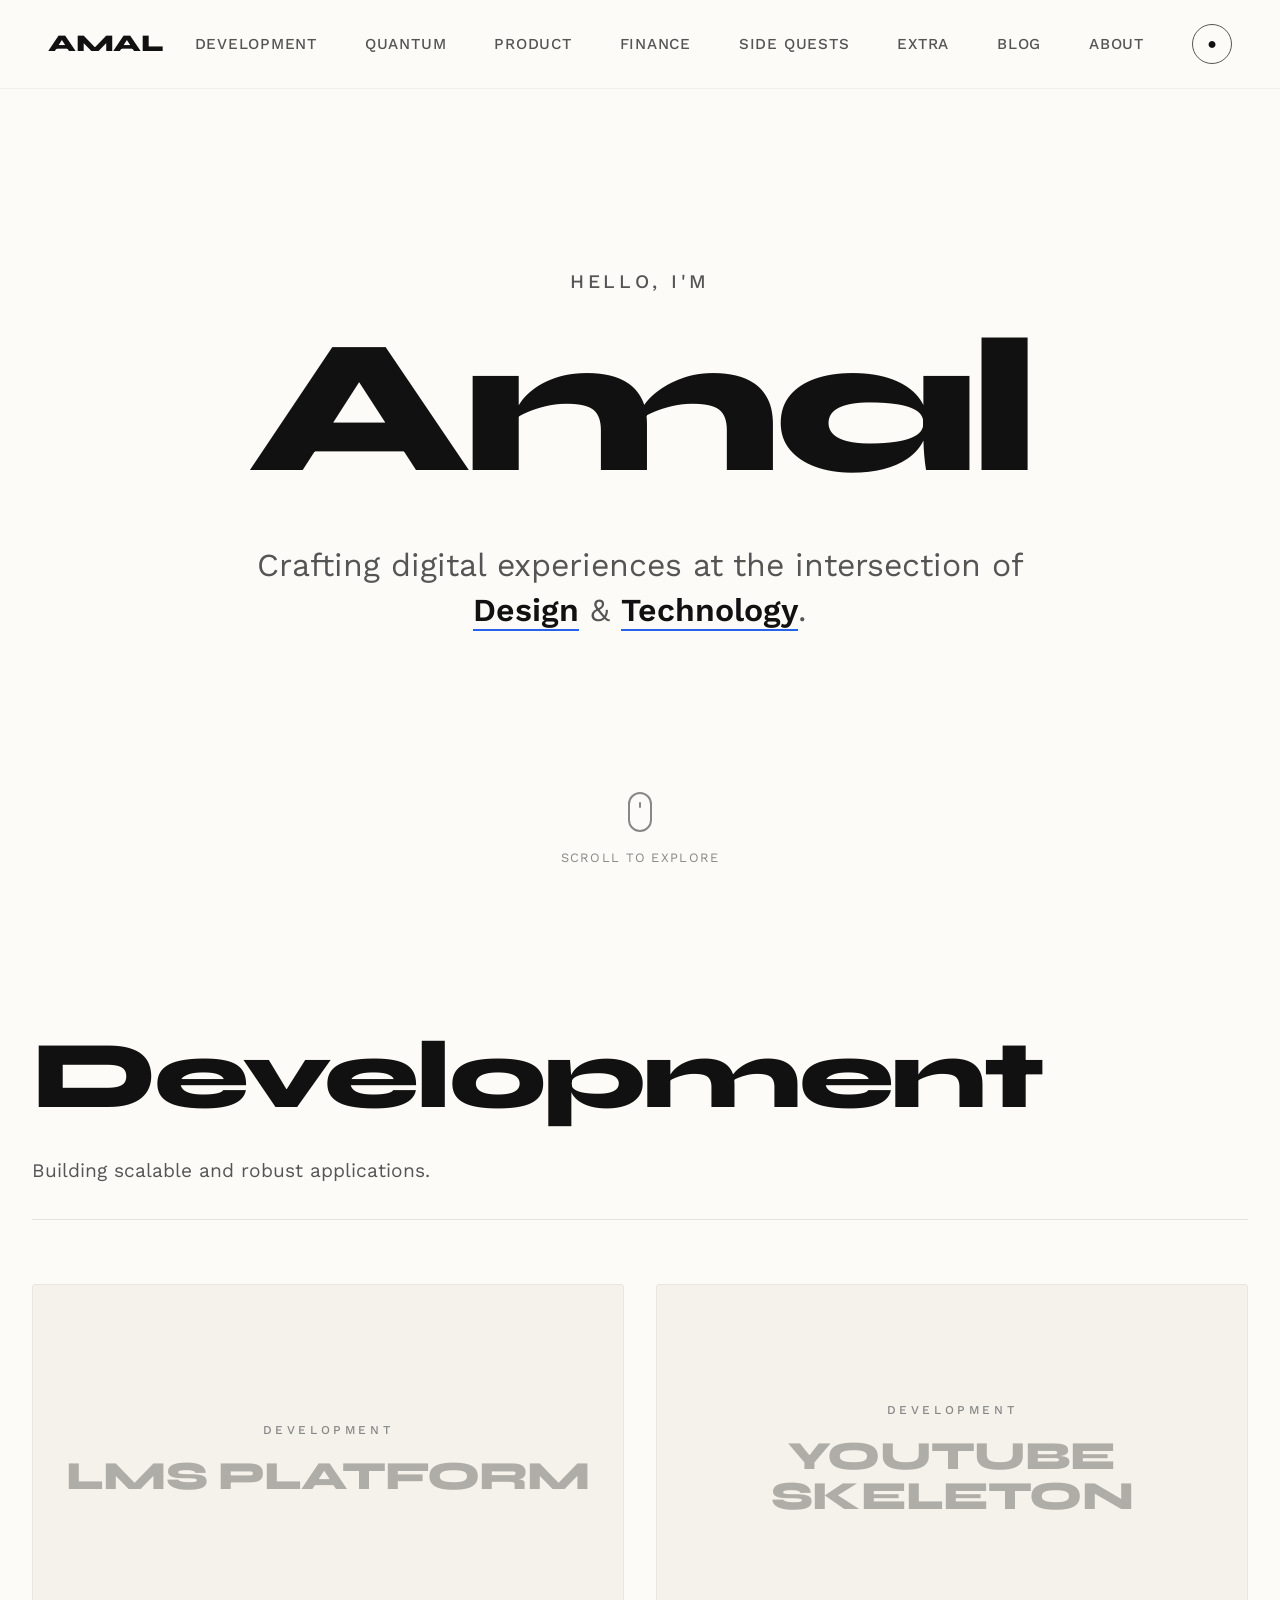
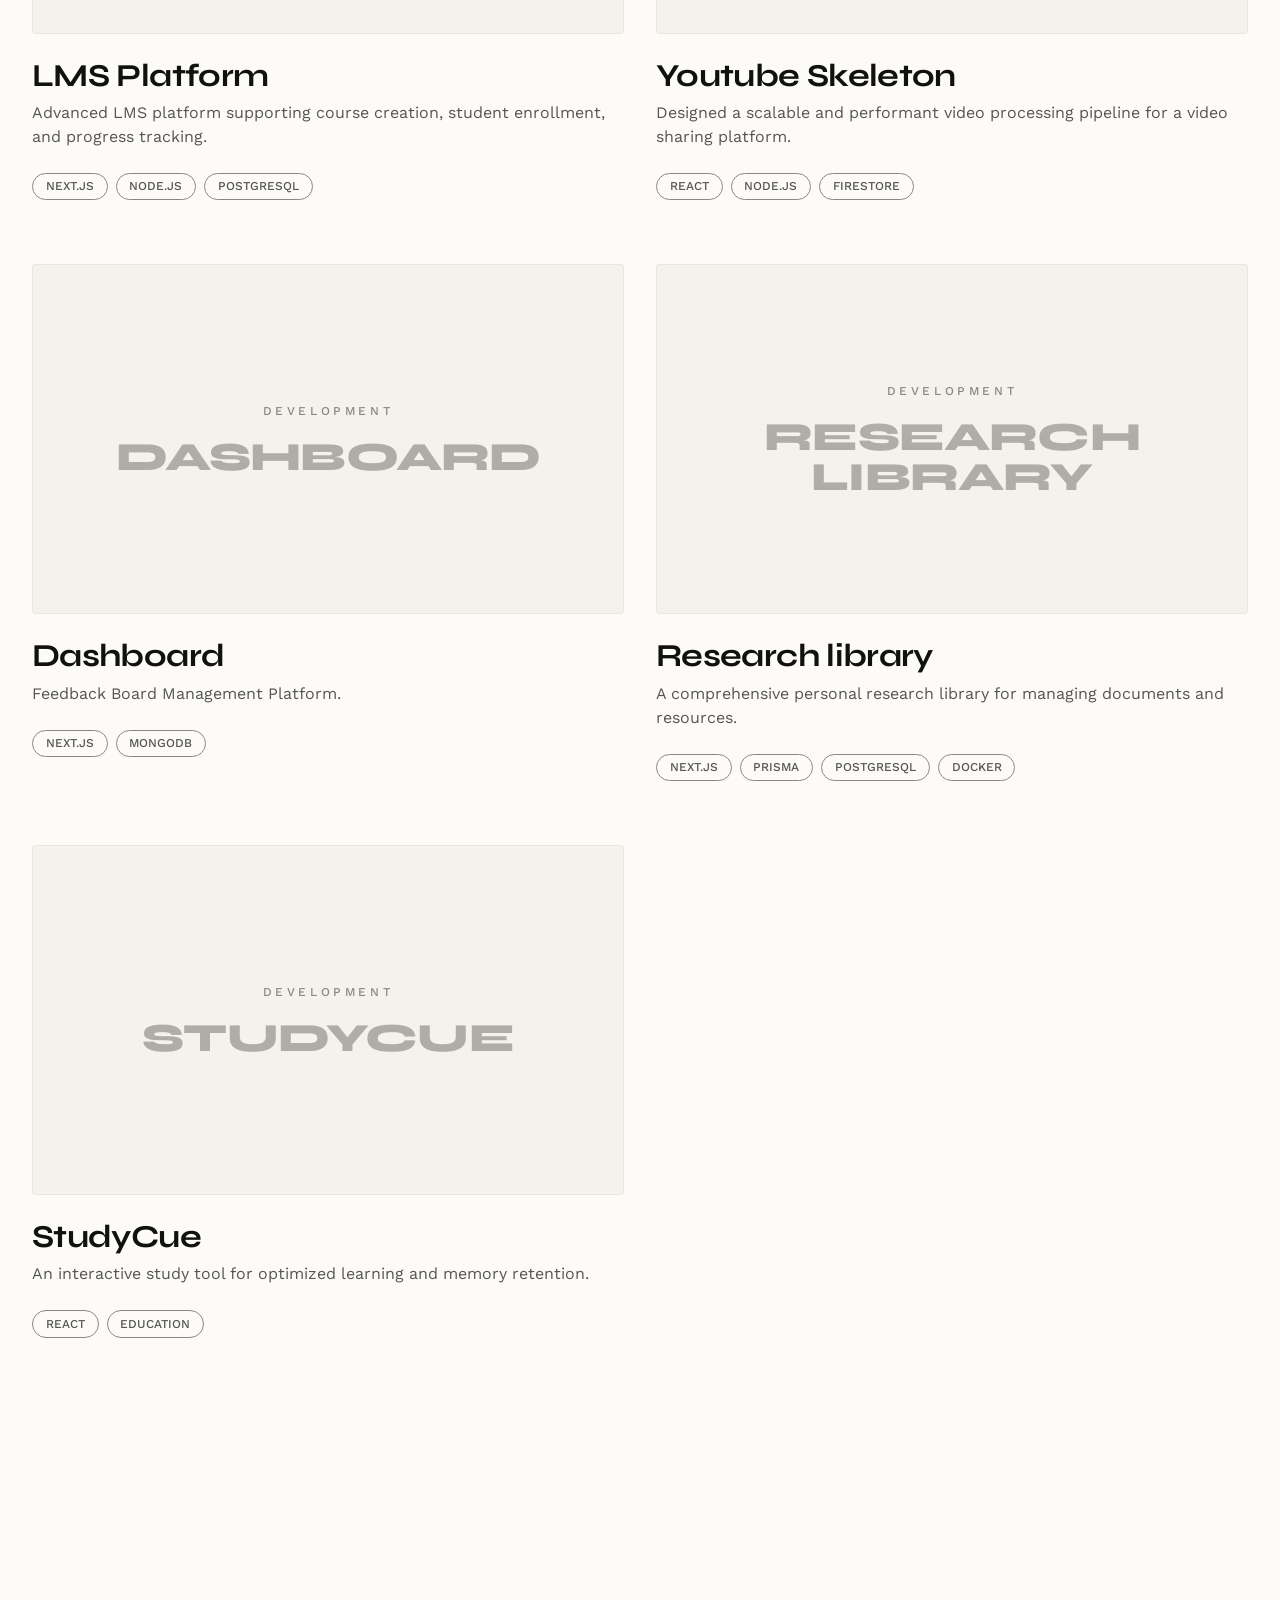
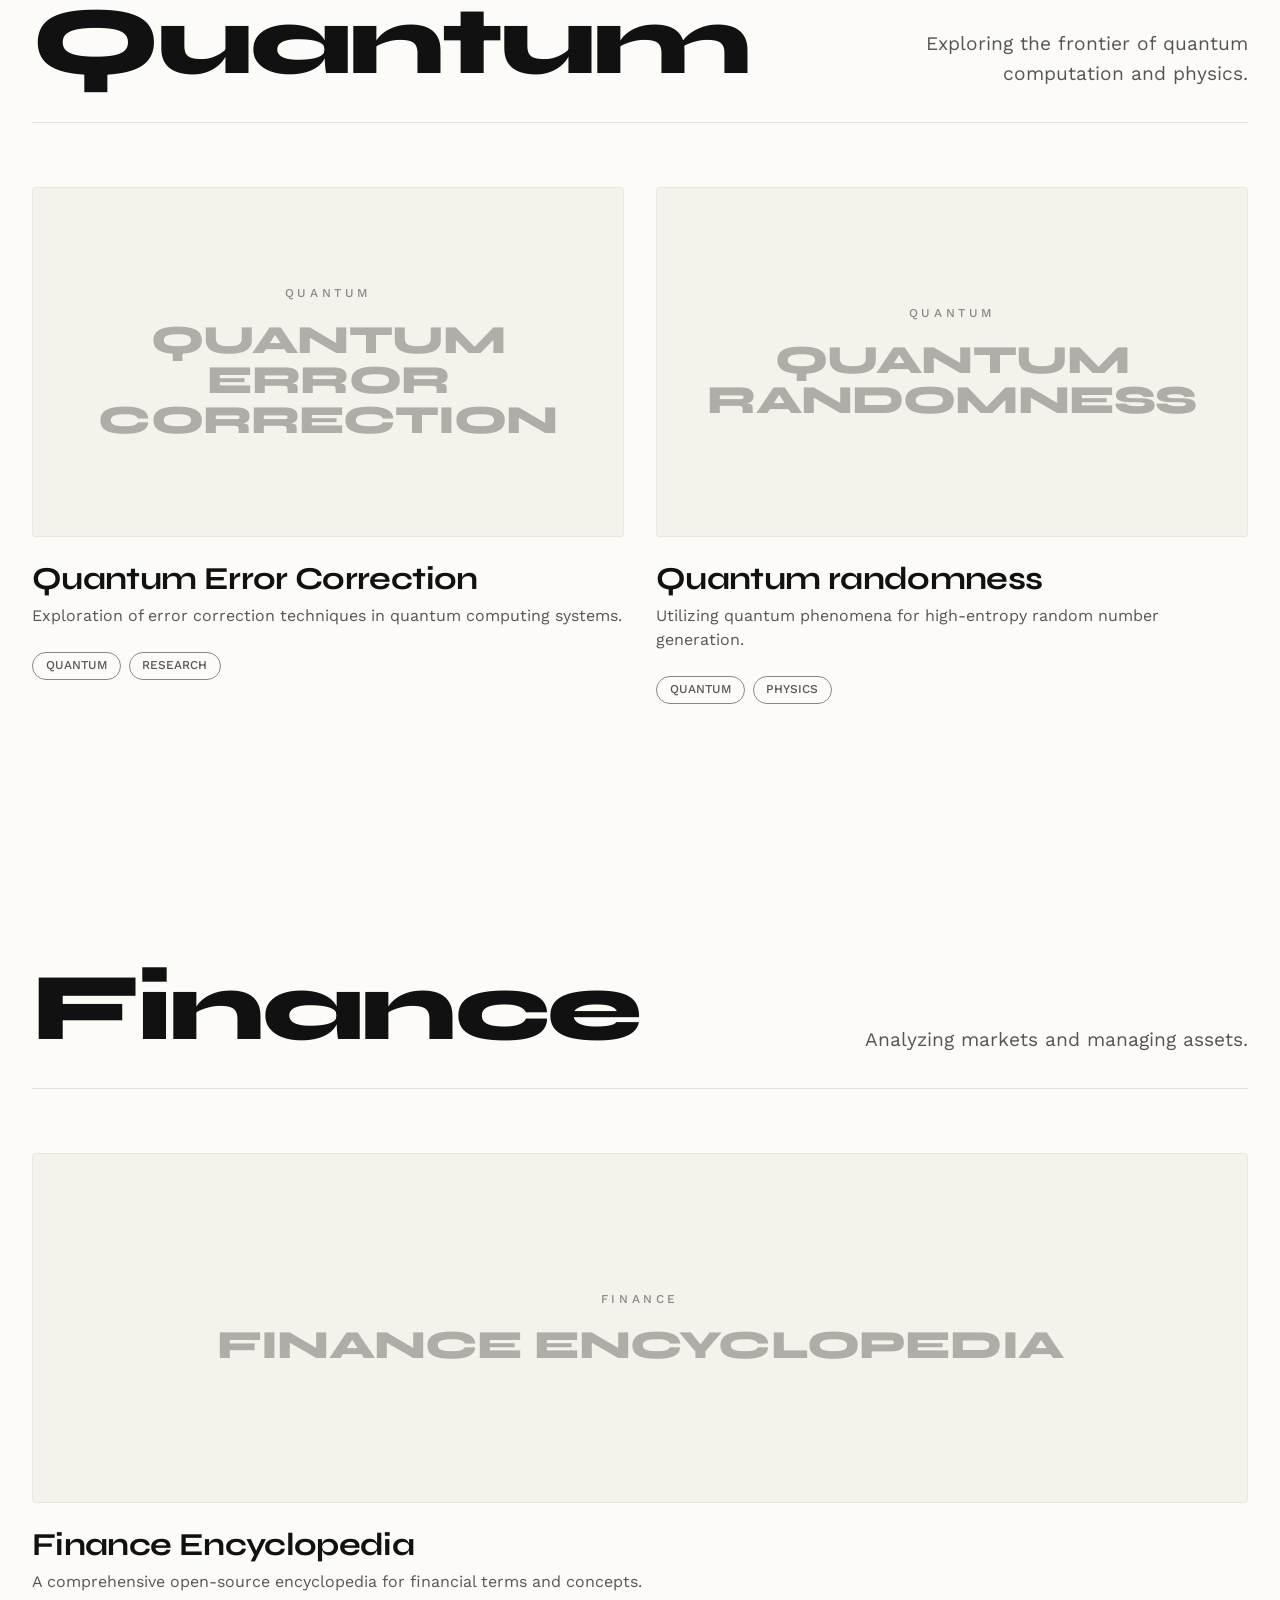
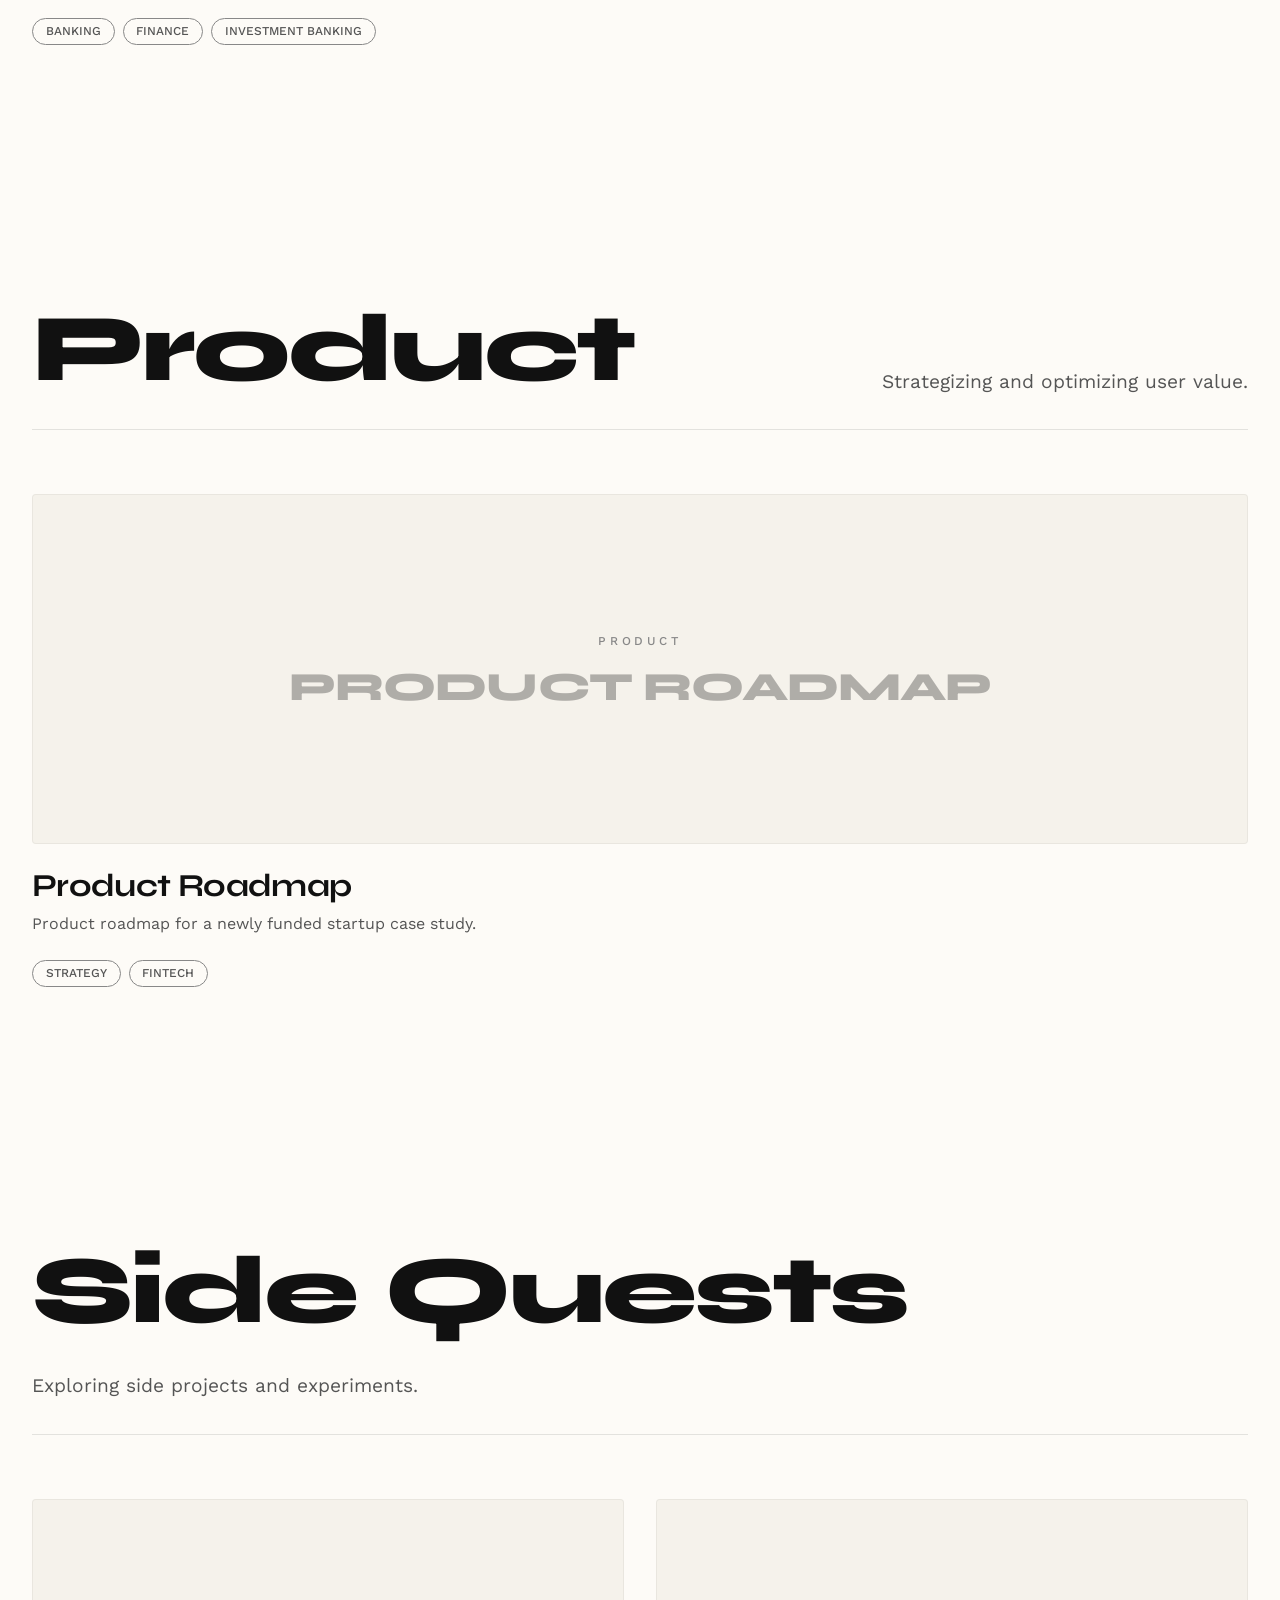
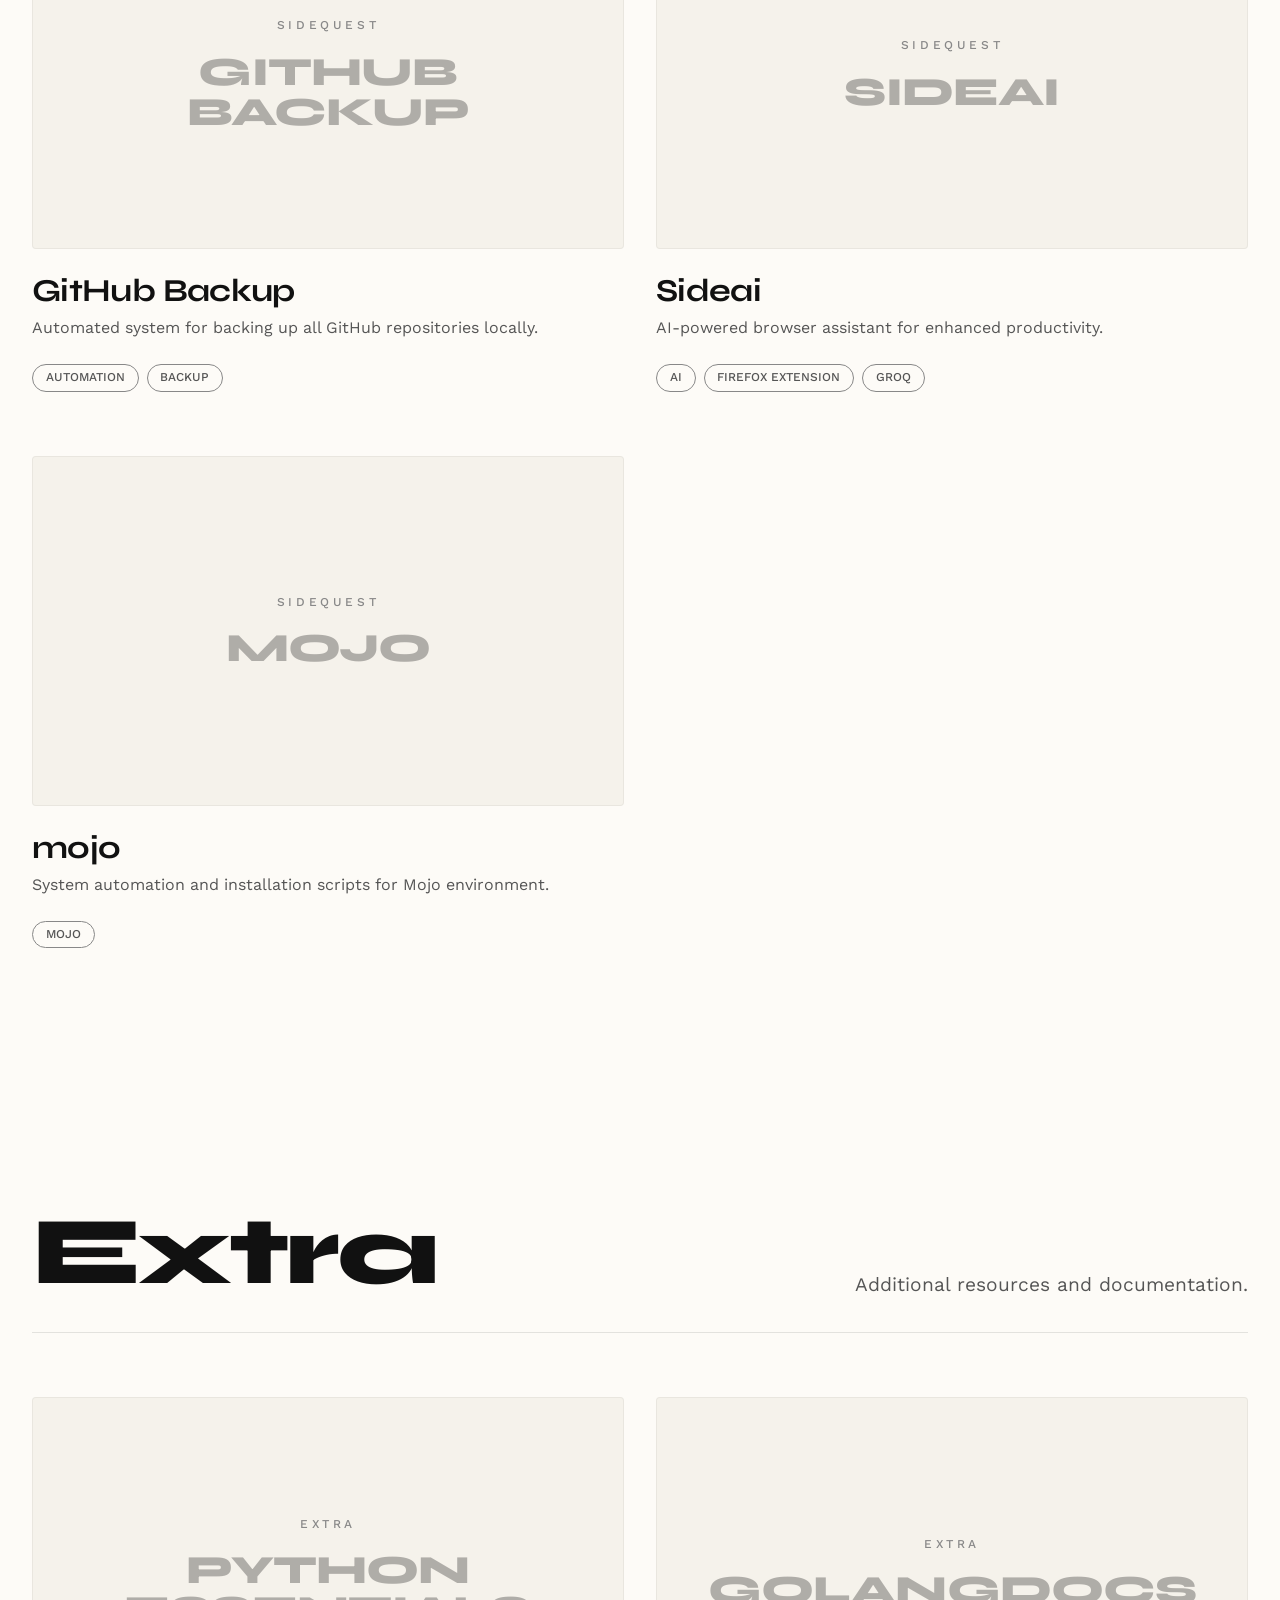
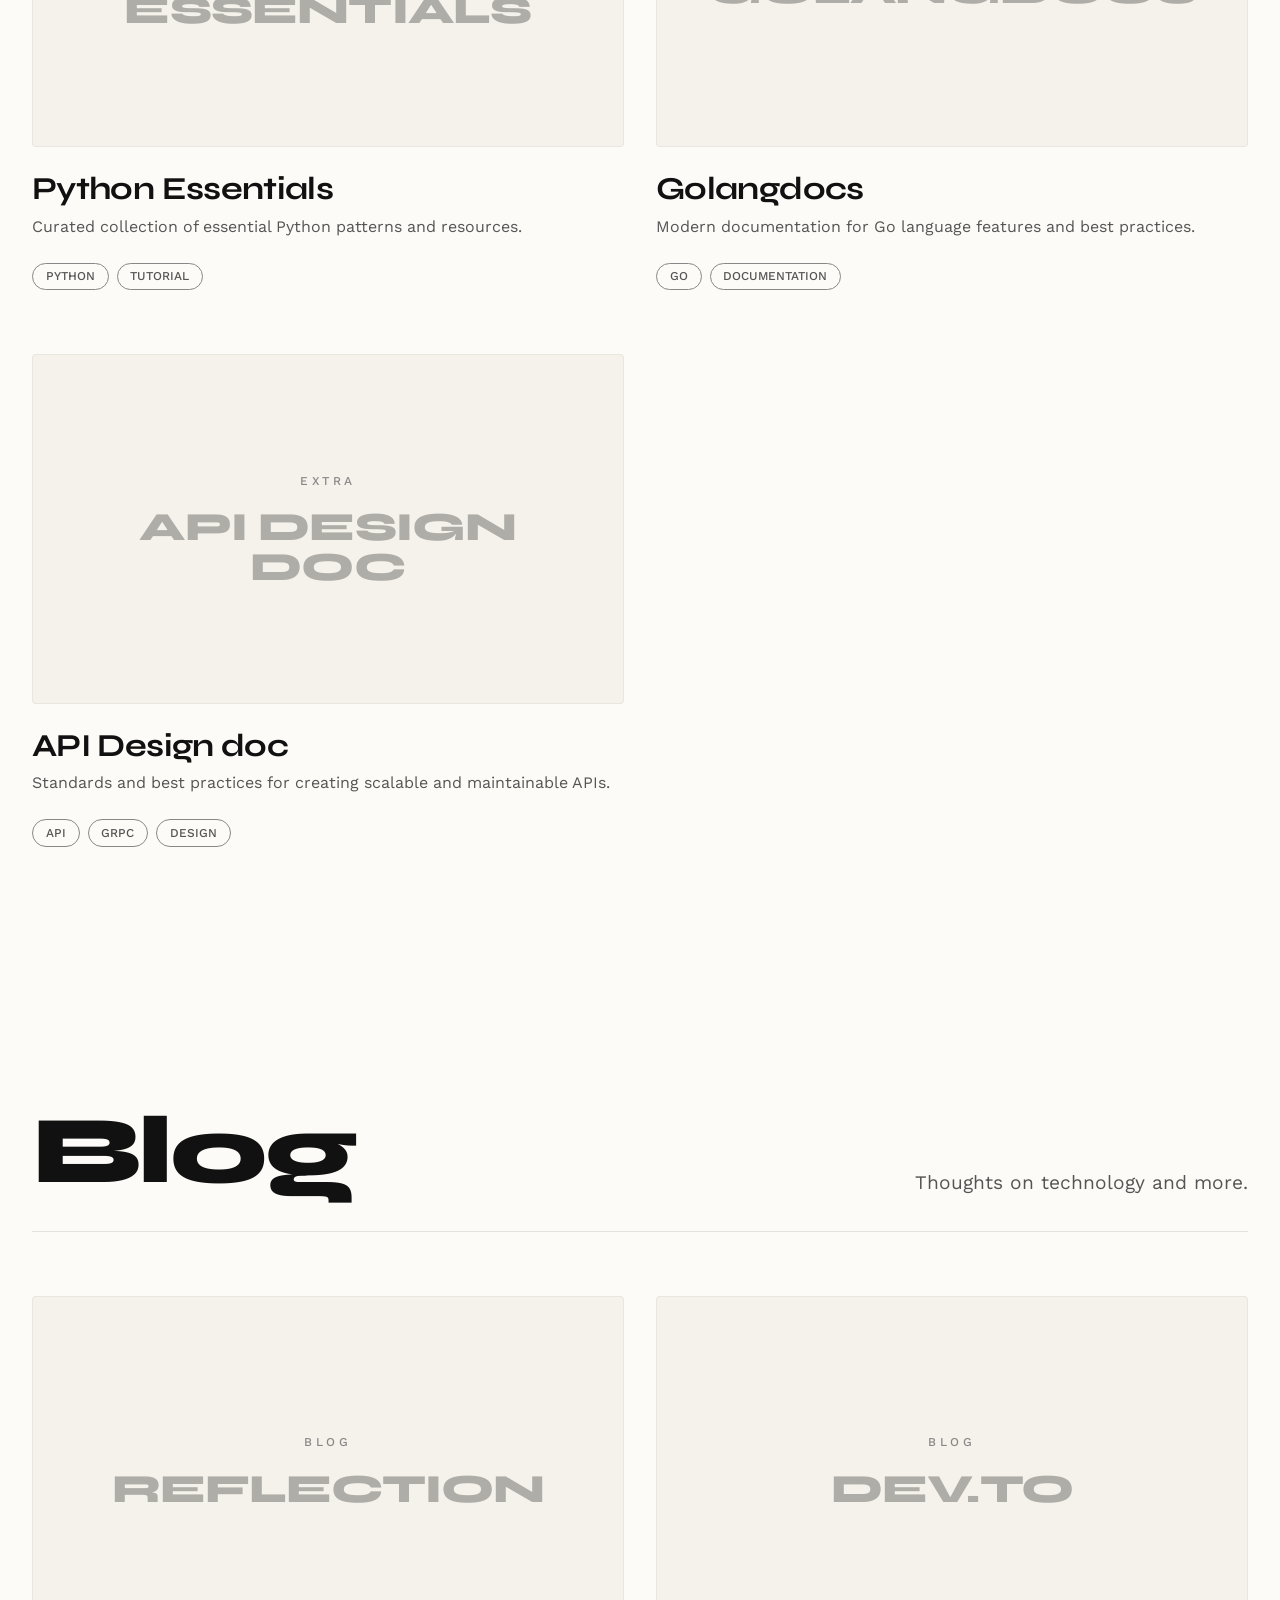
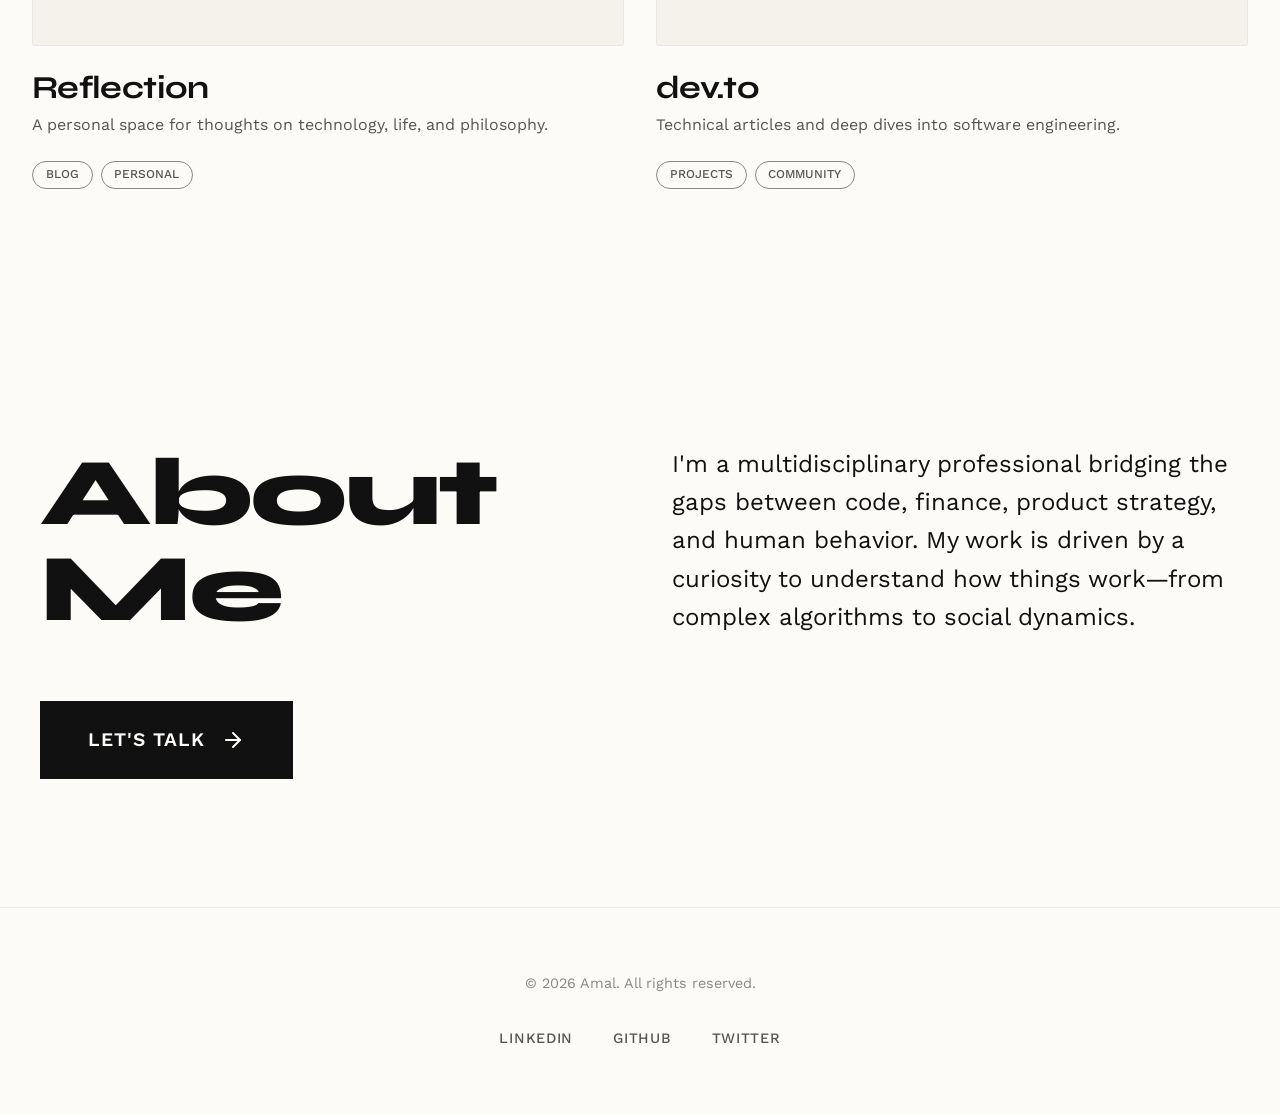
==== commit e751cc5d: "udpated/added more work" ====
--- a/src/index.html
+++ b/src/index.html
@@ -38,9 +38,13 @@
                 <a href="#development">Development</a>
                 <a href="#quantum">Quantum</a>
                 <a href="#product">Product</a>
+                <a href="#finance">Finance</a>
+                <a href="#sidequest">Side Quests</a>
+                <a href="#extra">Extra</a>
+                <a href="#blog">Blog</a>
                 <a href="#about">About</a>
                 <button id="theme-toggle" class="theme-btn" aria-label="Toggle dark mode">
-                    <span class="theme-icon">☾</span>
+                    <span class="theme-icon">●</span>
                 </button>
             </div>
             <button class="mobile-menu-btn" aria-label="Toggle menu">
@@ -53,10 +57,12 @@
     <!-- Mobile Menu Overlay -->
     <div class="mobile-menu">
         <a href="#development" class="mobile-link">Development</a>
-        <a href="#quantum" class="mobile-link">Quantum Computing</a>
+        <a href="#quantum" class="mobile-link">Quantum</a>
         <a href="#product" class="mobile-link">Product</a>
-        <!-- <a href="#finance" class="mobile-link">Finance</a>
-        <a href="#anthropology" class="mobile-link">Anthropology</a> -->
+        <a href="#finance" class="mobile-link">Finance</a>
+        <a href="#sidequest" class="mobile-link">Side Quests</a>
+        <a href="#extra" class="mobile-link">Extra</a>
+        <a href="#blog" class="mobile-link">Blog</a>
         <a href="#about" class="mobile-link">About</a>
     </div>
 
@@ -107,7 +113,7 @@
         </section>
 
 
-        <!-- Finance Section
+        <!-- Finance Section -->
         <section class="category-section" id="finance">
             <div class="section-header">
                 <h2 class="section-title">Finance</h2>
@@ -115,9 +121,9 @@
             </div>
 
             <div class="works-grid" id="finance-grid">
-                // work be loaded dynamically
-            </div>
-        </section> -->
+                <!-- Works will be loaded dynamically -->
+            </div>
+        </section>
 
         <!-- Product Section -->
         <section class="category-section" id="product">
@@ -131,17 +137,41 @@
             </div>
         </section>
 
-        <!-- Anthropology Section
-        <section class="category-section" id="anthropology">
-            <div class="section-header">
-                <h2 class="section-title">Anthropology</h2>
-                <p class="section-desc">Understanding human behavior in a digital world.</p>
-            </div>
-
-            <div class="works-grid" id="anthropology-grid">
-                // Works will be loaded dynamically
-            </div>
-        </section> -->
+        <!-- Side Quests Section -->
+        <section class="category-section" id="sidequest">
+            <div class="section-header">
+                <h2 class="section-title">Side Quests</h2>
+                <p class="section-desc">Exploring side projects and experiments.</p>
+            </div>
+
+            <div class="works-grid" id="sidequest-grid">
+                <!-- Works will be loaded dynamically -->
+            </div>
+        </section>
+
+        <!-- Extra Section -->
+        <section class="category-section" id="extra">
+            <div class="section-header">
+                <h2 class="section-title">Extra</h2>
+                <p class="section-desc">Additional resources and documentation.</p>
+            </div>
+
+            <div class="works-grid" id="extra-grid">
+                <!-- Works will be loaded dynamically -->
+            </div>
+        </section>
+
+        <!-- Blog Section -->
+        <section class="category-section" id="blog">
+            <div class="section-header">
+                <h2 class="section-title">Blog</h2>
+                <p class="section-desc">Thoughts on technology and more.</p>
+            </div>
+
+            <div class="works-grid" id="blog-grid">
+                <!-- Works will be loaded dynamically -->
+            </div>
+        </section>
 
         <!-- About Section -->
         <section class="about-section" id="about">
--- a/src/css/style.css
+++ b/src/css/style.css
@@ -162,6 +162,13 @@
     font-size: 1rem;
     transition: all 0.3s ease;
     box-shadow: none;
+    padding: 0;
+}
+
+.theme-icon {
+    display: block;
+    line-height: 1;
+    font-size: 1rem;
 }
 
 .theme-btn:hover {
@@ -709,22 +716,23 @@
 
     .section-header {
         flex-direction: column;
-        align-items: flex-start;
+        align-items: center;
         gap: 0.5rem;
         padding-bottom: 2rem;
         width: 100%;
+        text-align: center;
     }
 
     .section-title {
         font-size: 2.5rem;
-        text-align: left;
+        text-align: center;
         line-height: 1.1;
         width: 100%;
         word-wrap: break-word;
     }
 
     .section-desc {
-        text-align: left;
+        text-align: center;
         max-width: 100%;
         margin-top: 0.5rem;
     }
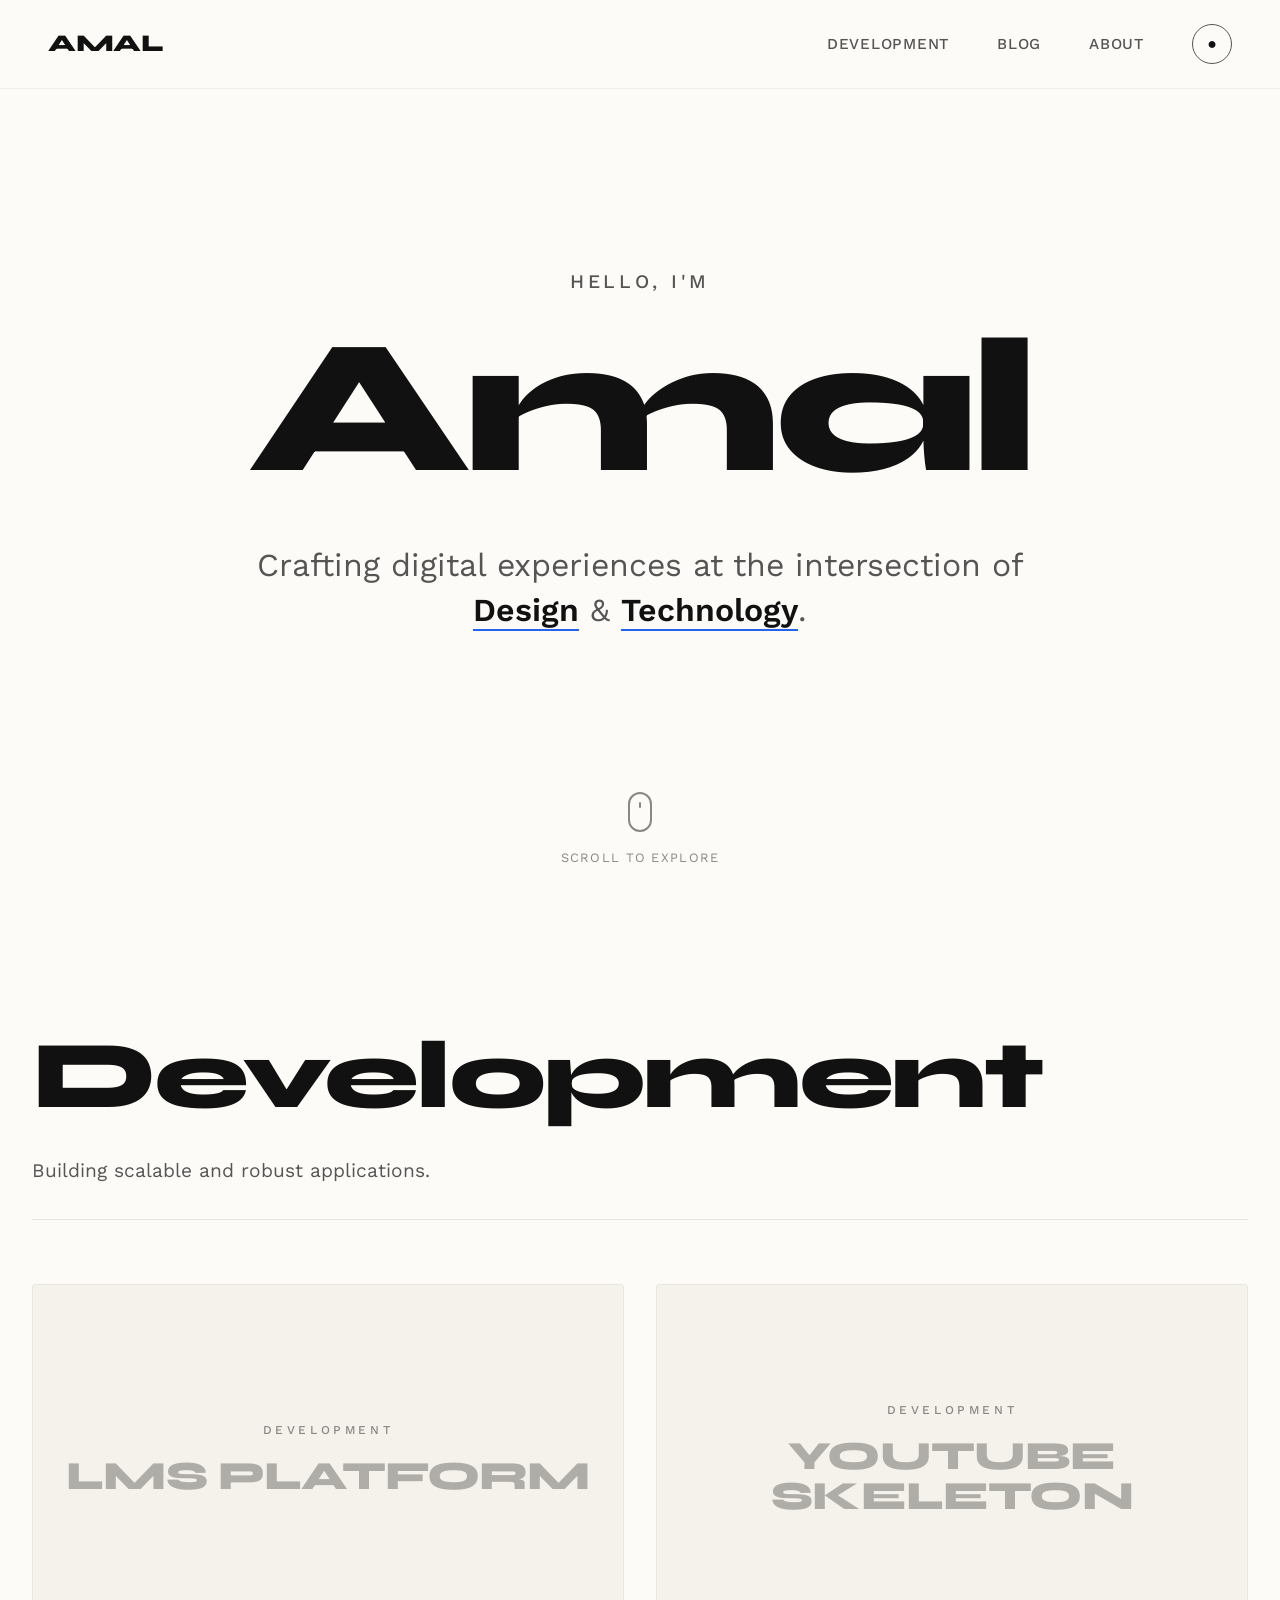
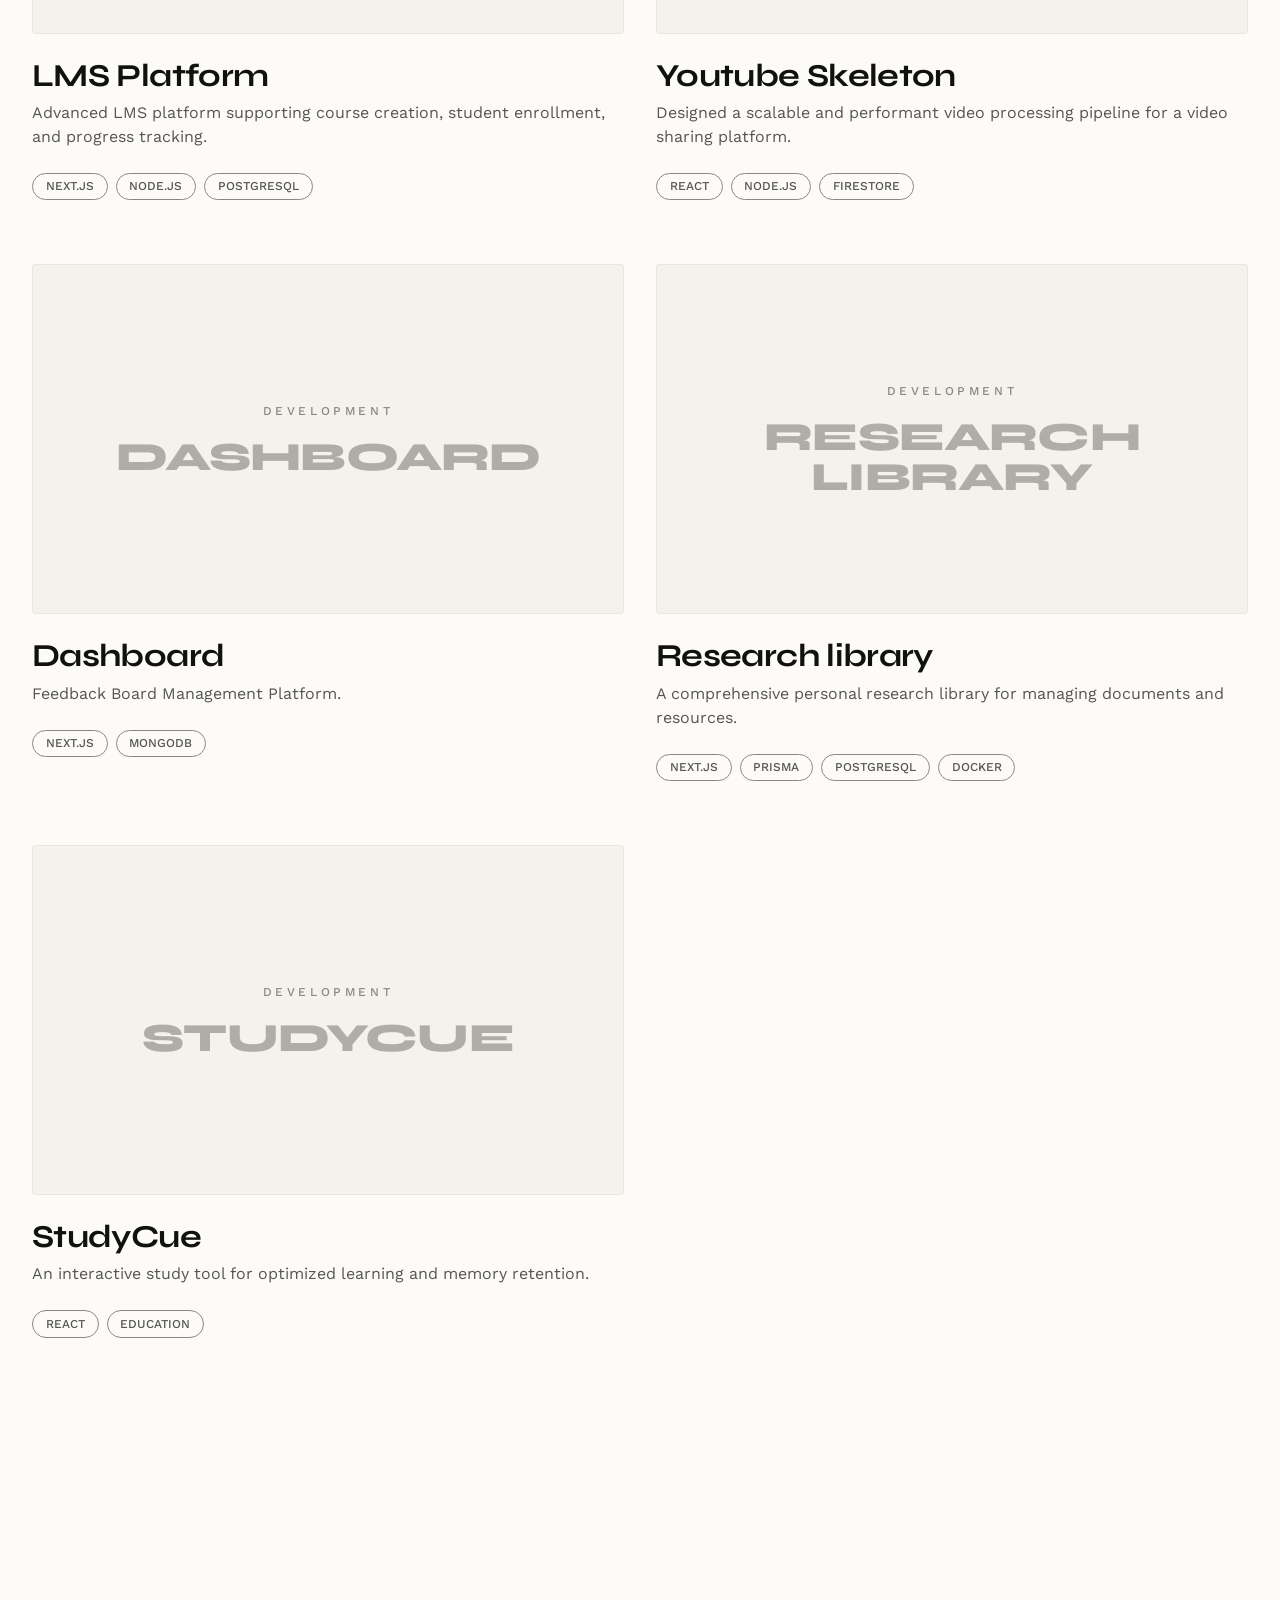
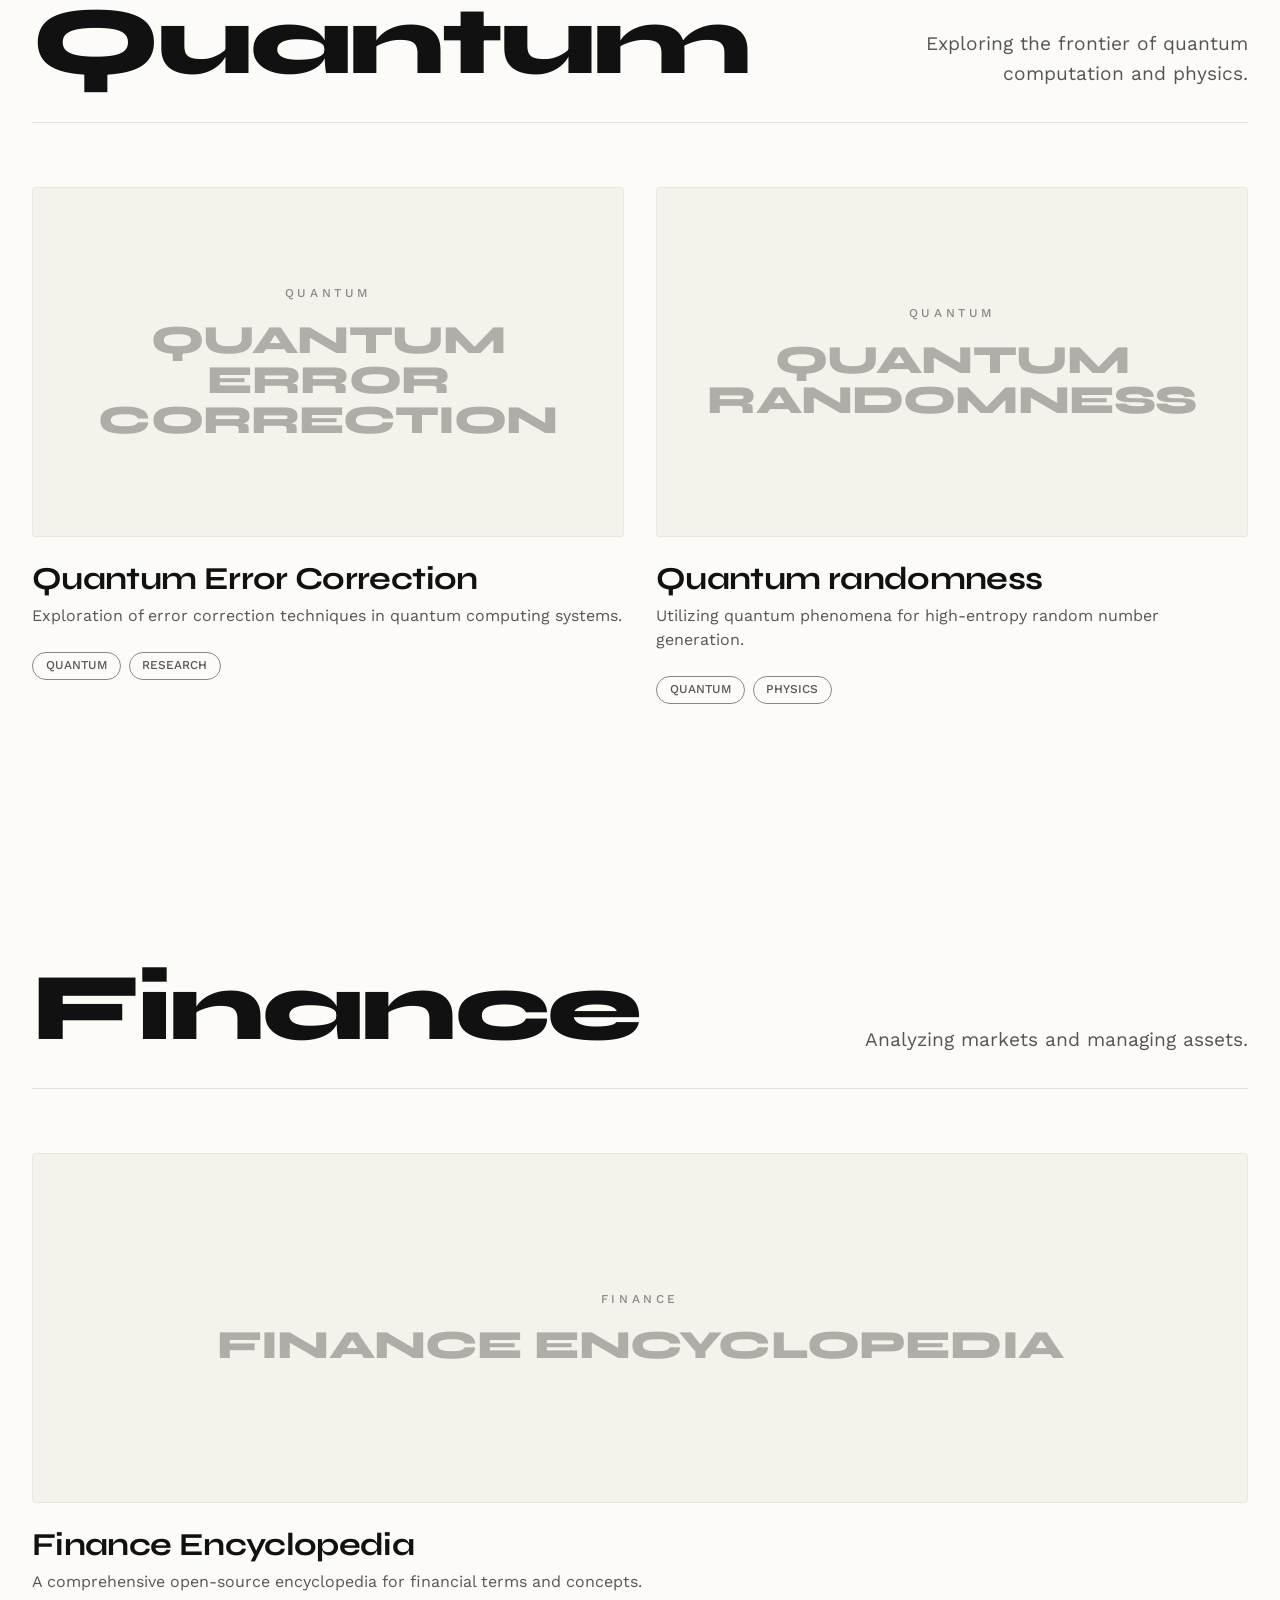
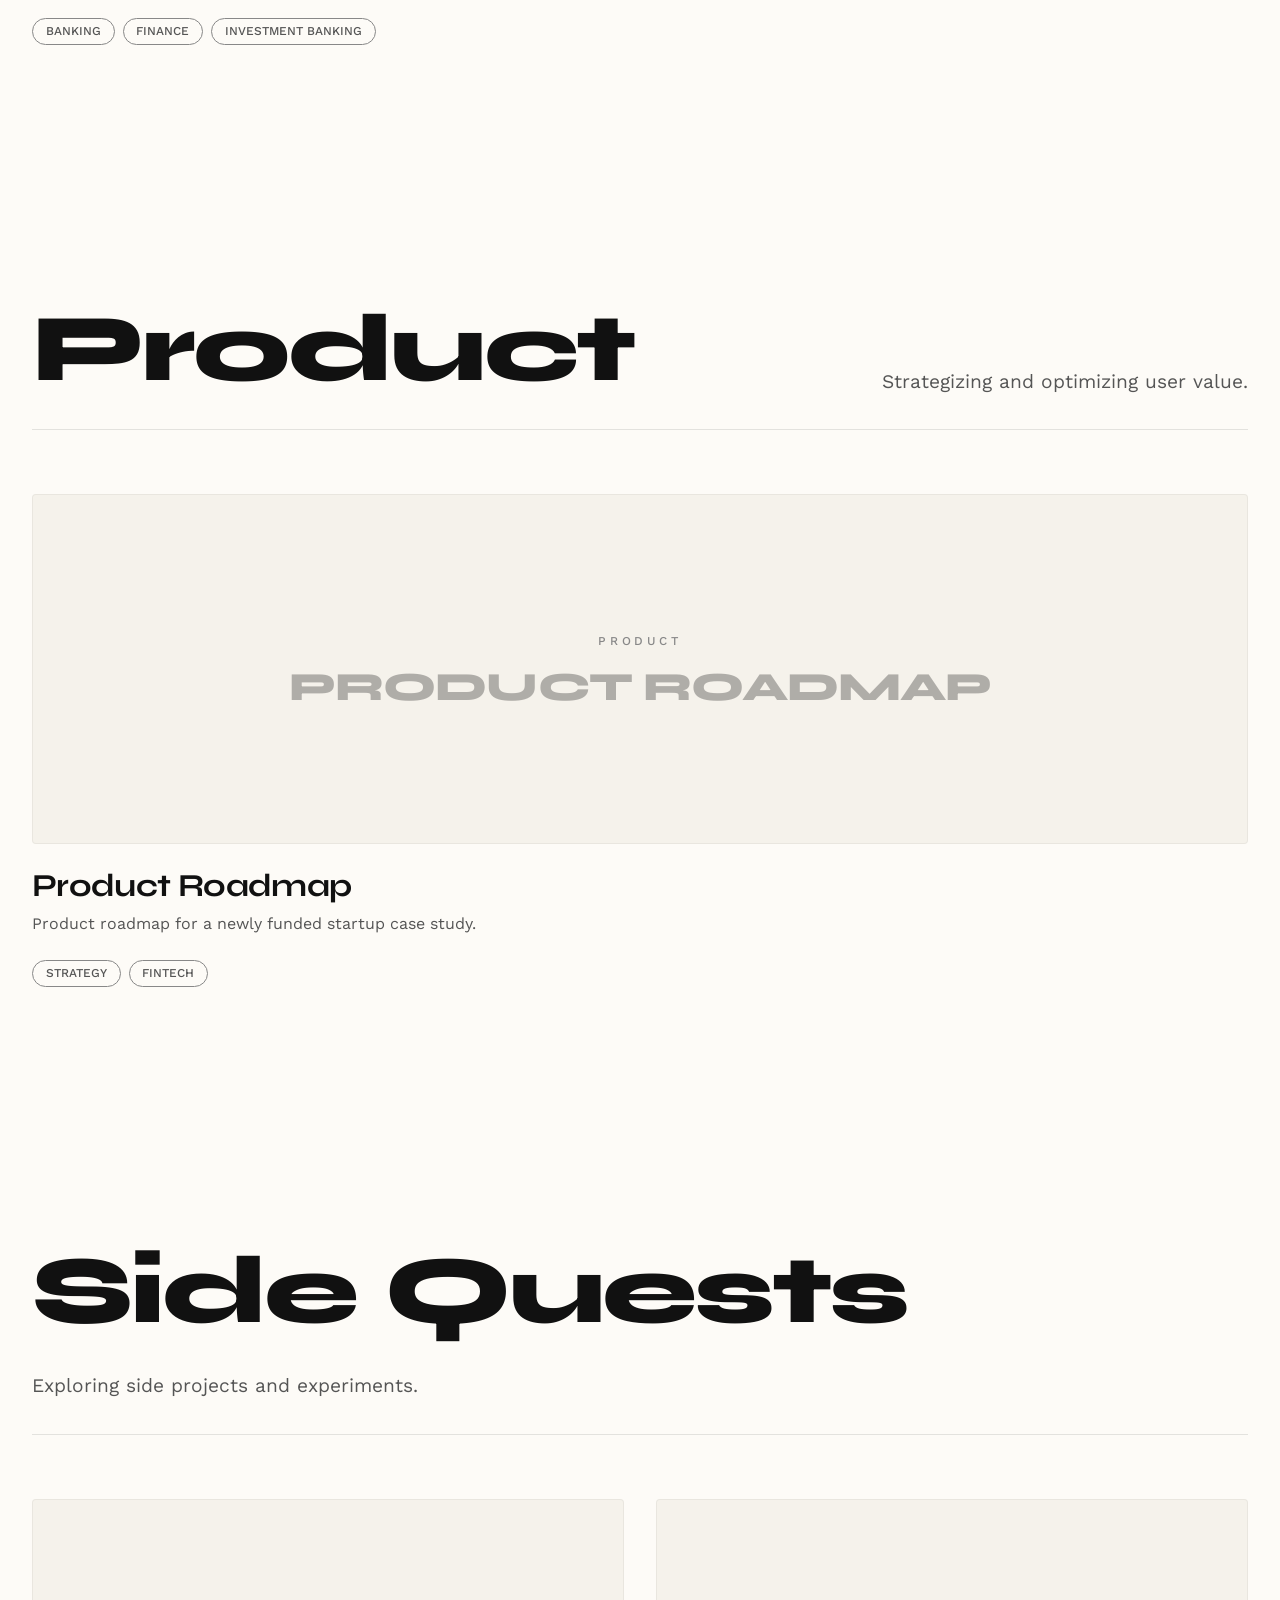
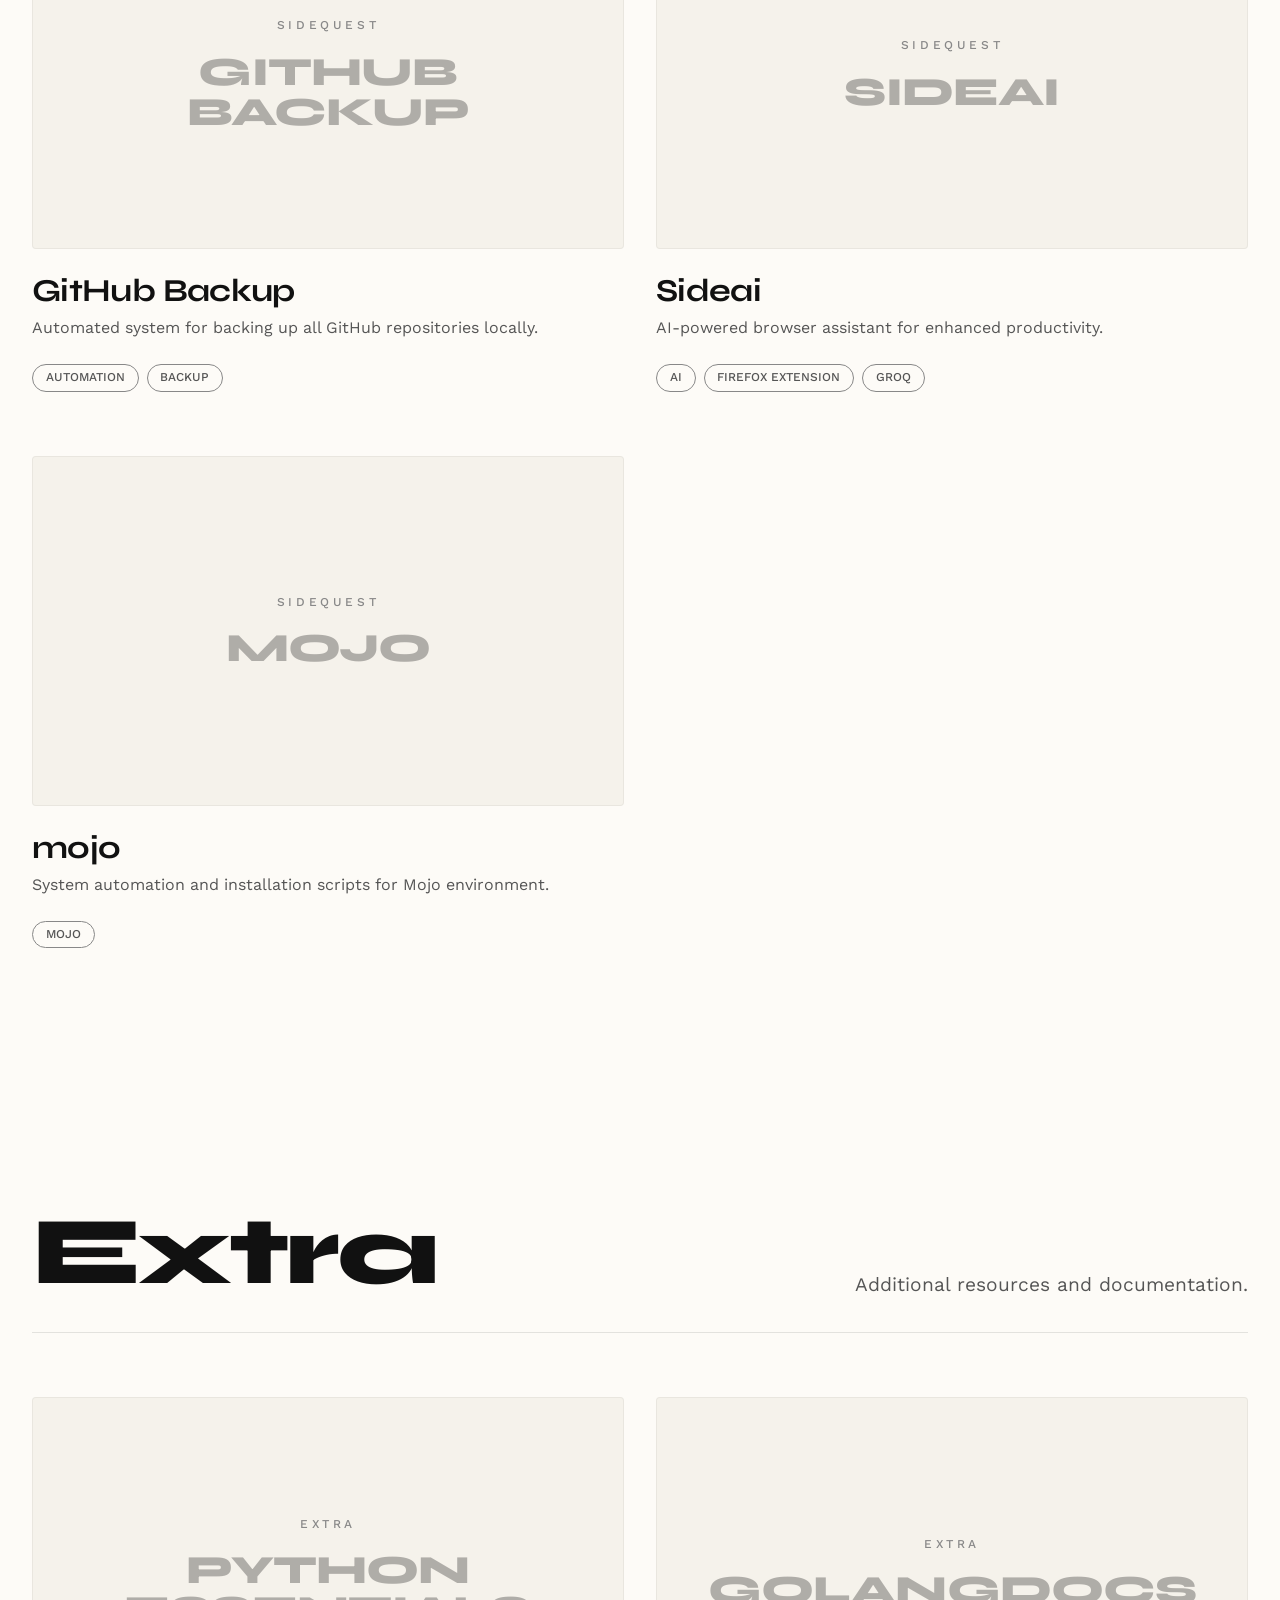
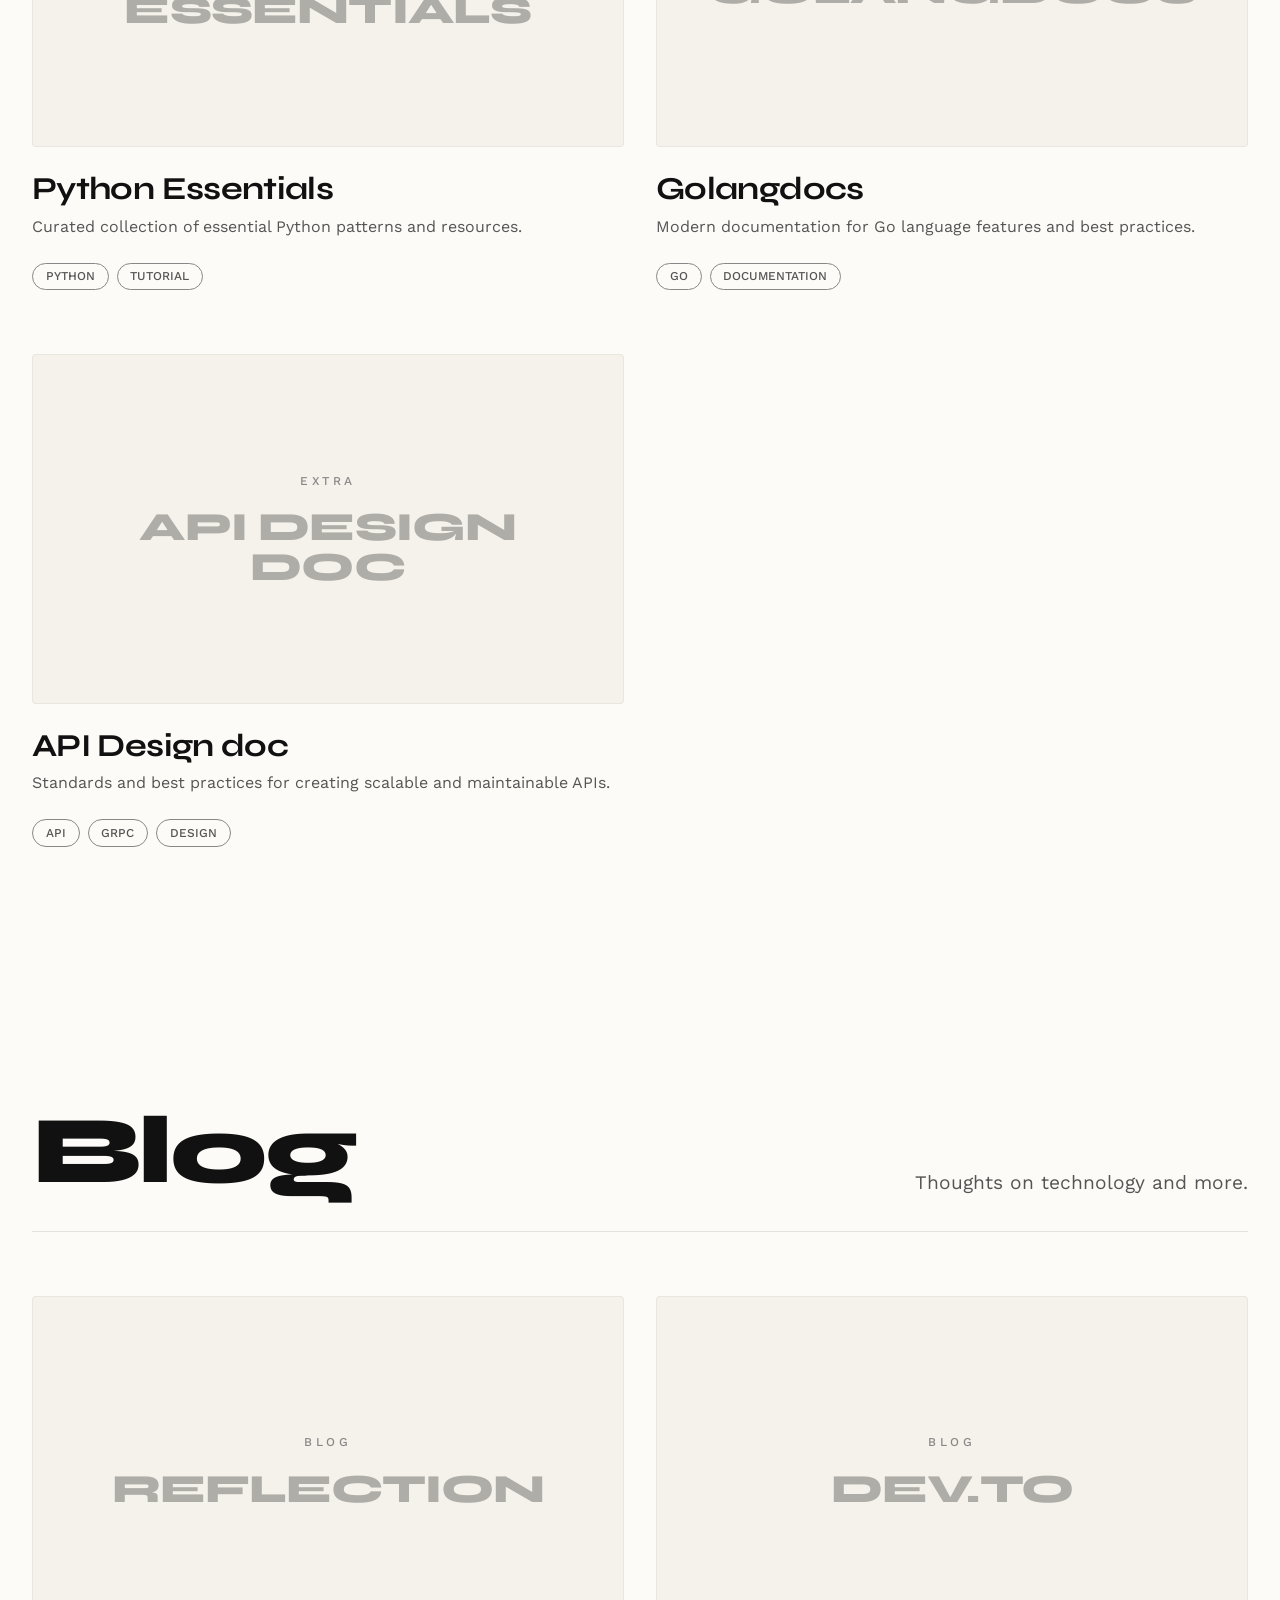
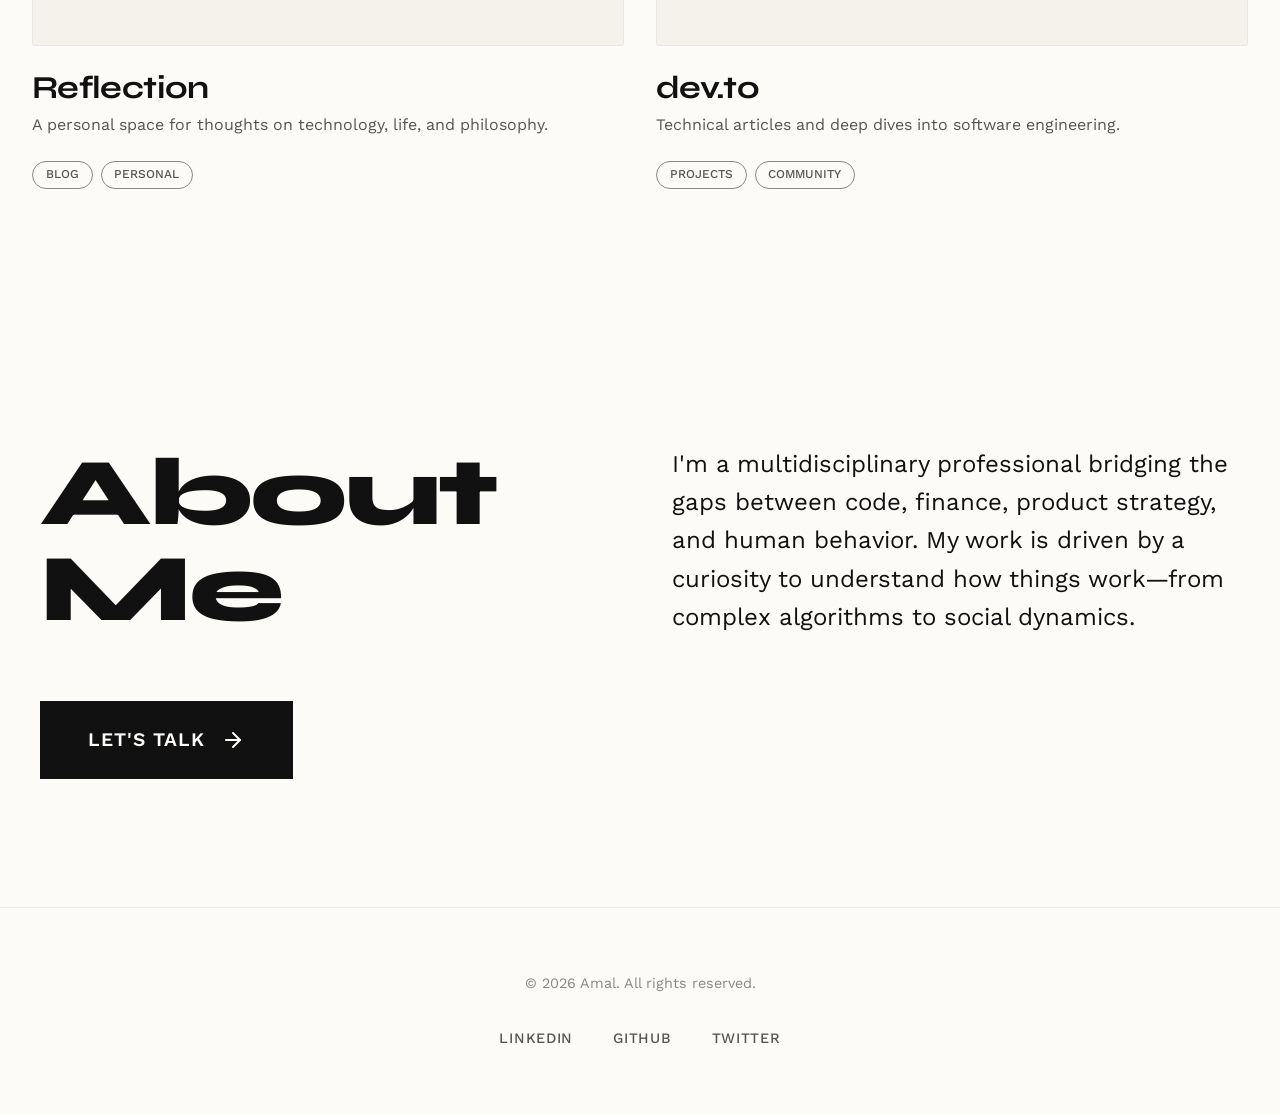
==== commit d1975277: "udpate/navbar components removed" ====
--- a/src/index.html
+++ b/src/index.html
@@ -36,11 +36,6 @@
             </a>
             <div class="nav-links">
                 <a href="#development">Development</a>
-                <a href="#quantum">Quantum</a>
-                <a href="#product">Product</a>
-                <a href="#finance">Finance</a>
-                <a href="#sidequest">Side Quests</a>
-                <a href="#extra">Extra</a>
                 <a href="#blog">Blog</a>
                 <a href="#about">About</a>
                 <button id="theme-toggle" class="theme-btn" aria-label="Toggle dark mode">
@@ -57,11 +52,6 @@
     <!-- Mobile Menu Overlay -->
     <div class="mobile-menu">
         <a href="#development" class="mobile-link">Development</a>
-        <a href="#quantum" class="mobile-link">Quantum</a>
-        <a href="#product" class="mobile-link">Product</a>
-        <a href="#finance" class="mobile-link">Finance</a>
-        <a href="#sidequest" class="mobile-link">Side Quests</a>
-        <a href="#extra" class="mobile-link">Extra</a>
         <a href="#blog" class="mobile-link">Blog</a>
         <a href="#about" class="mobile-link">About</a>
     </div>
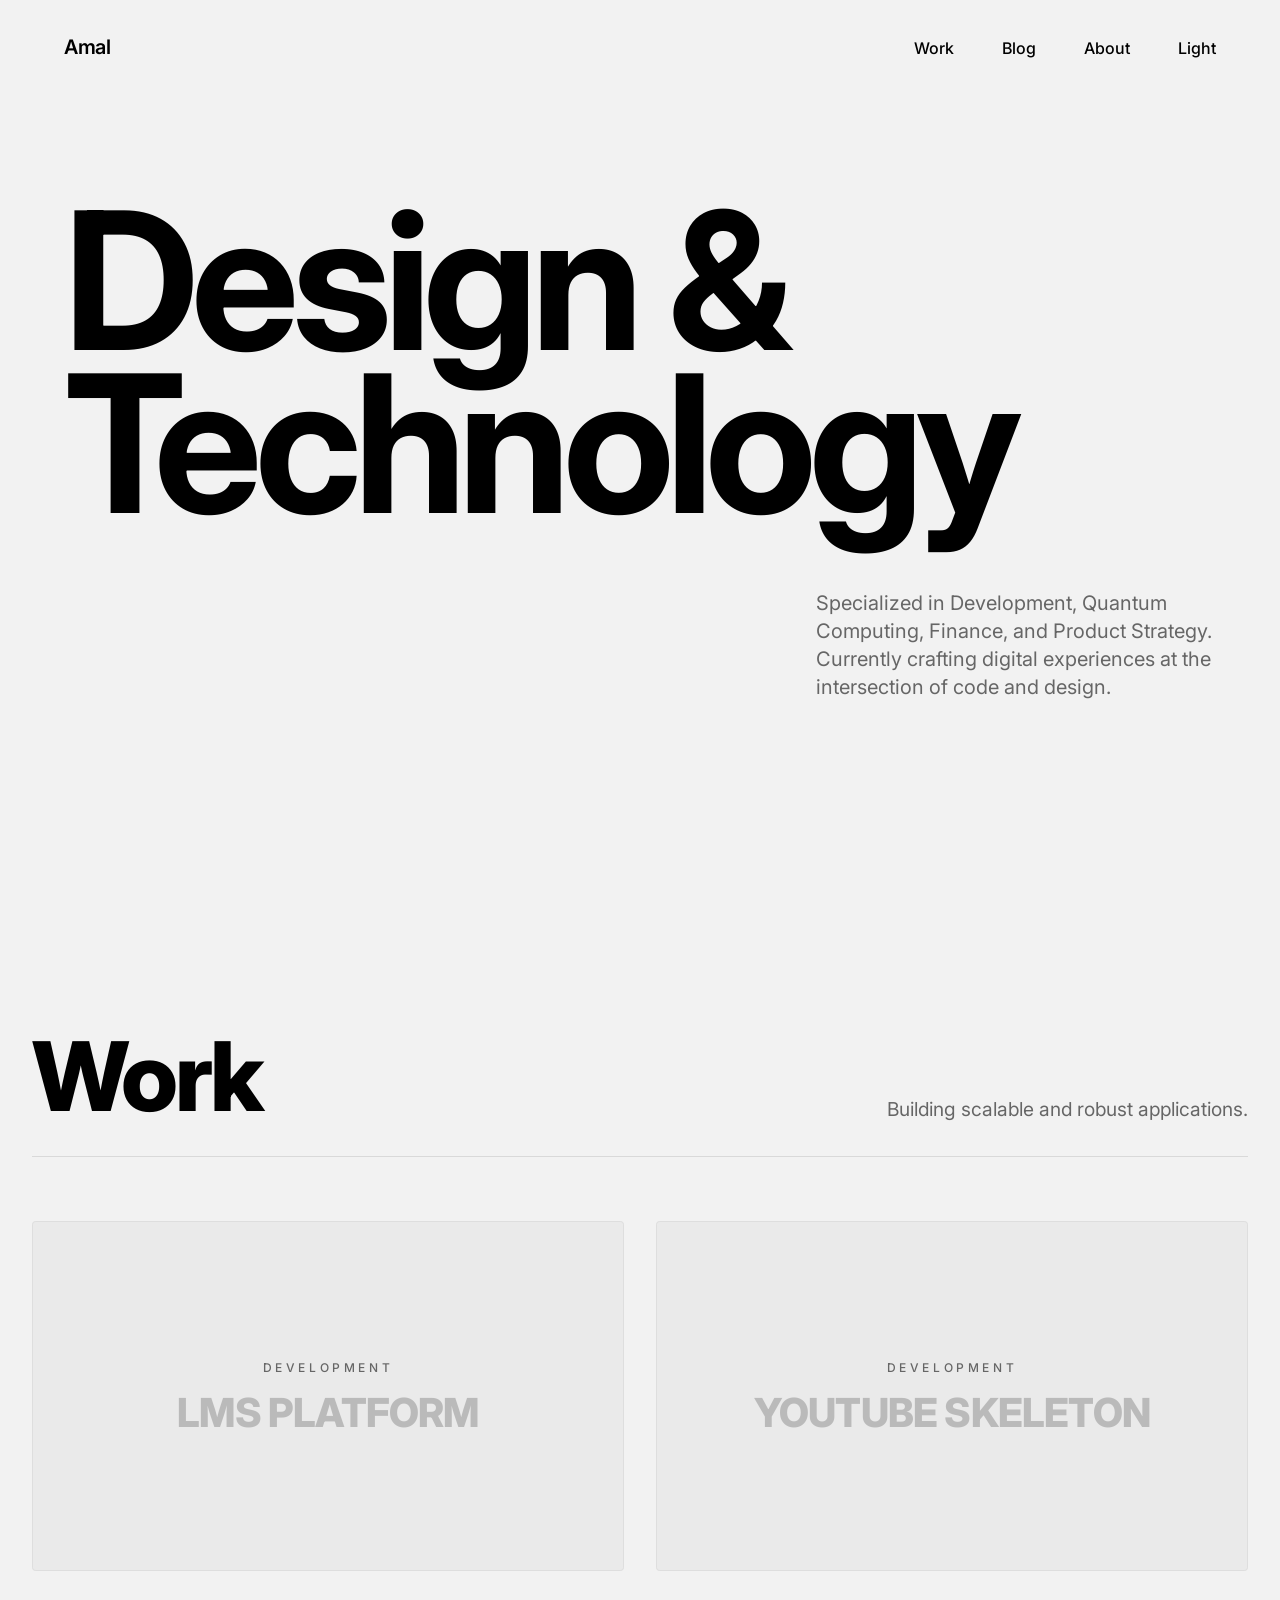
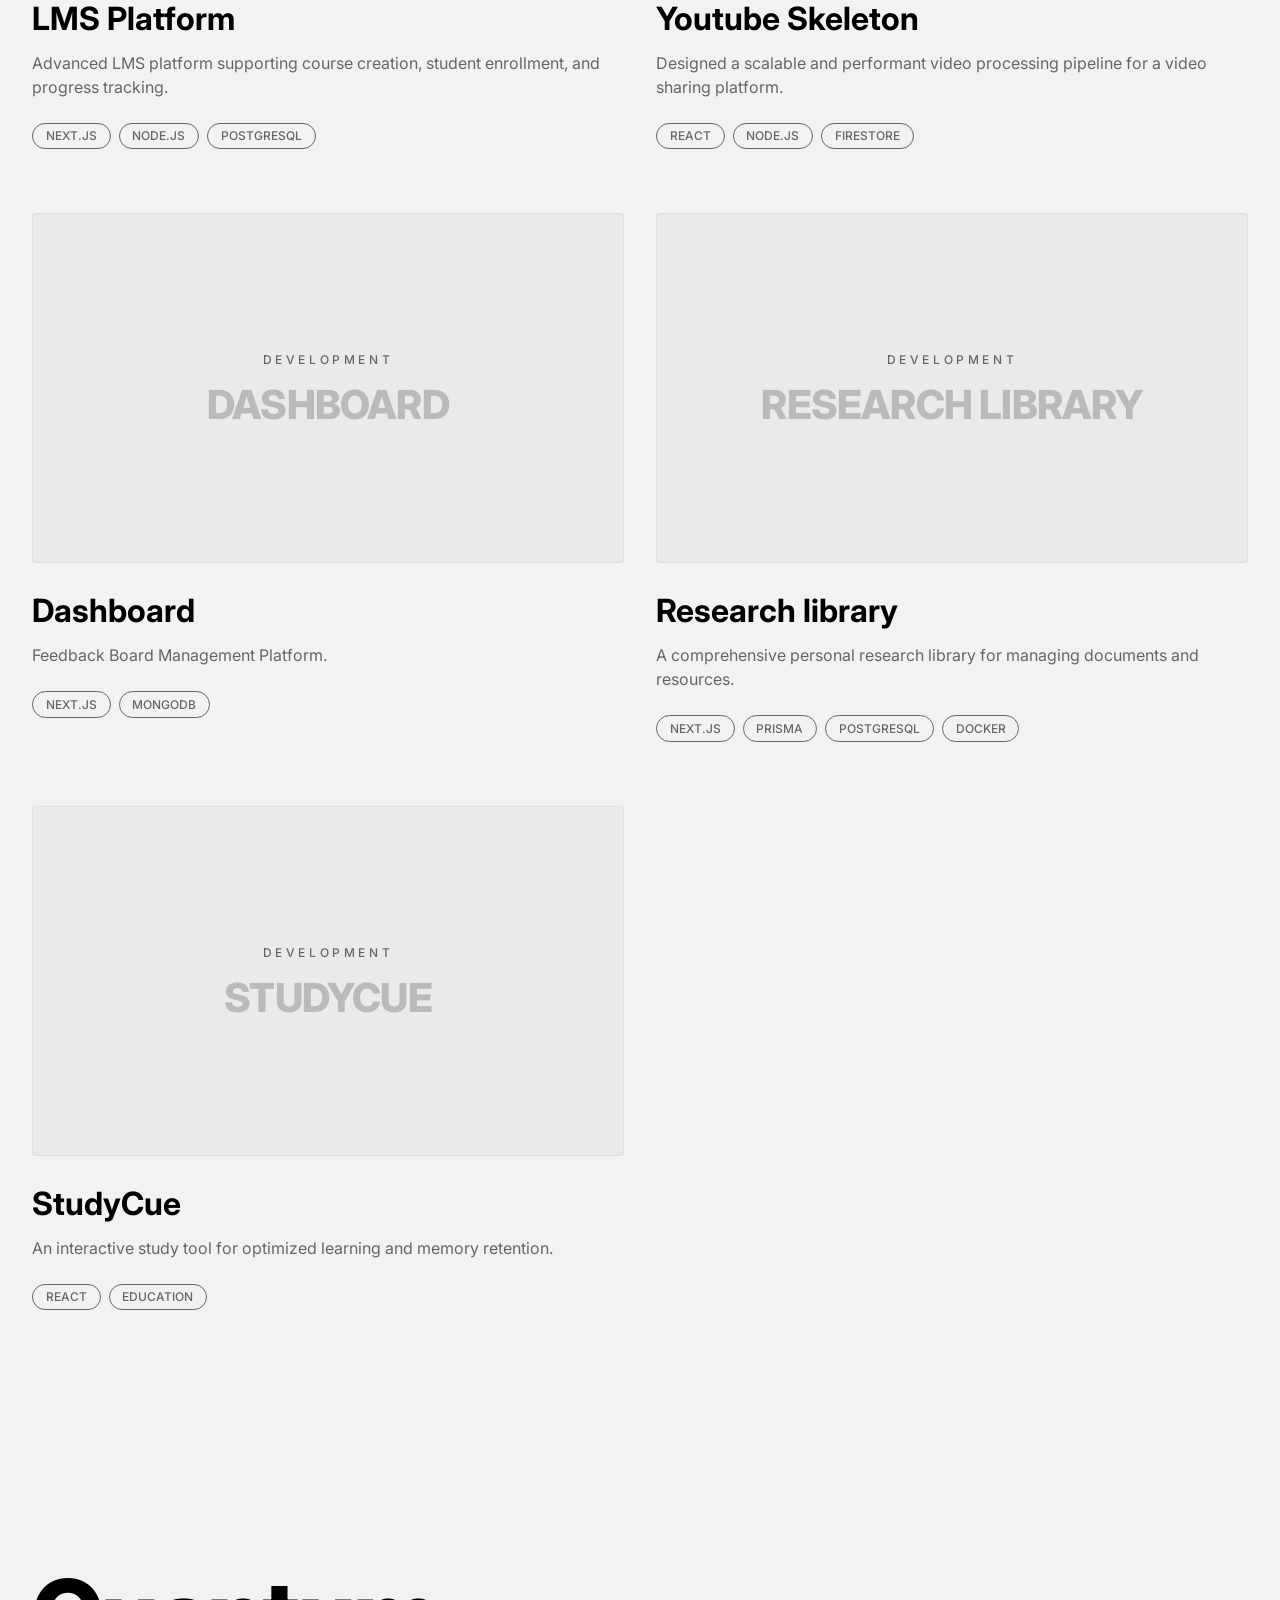
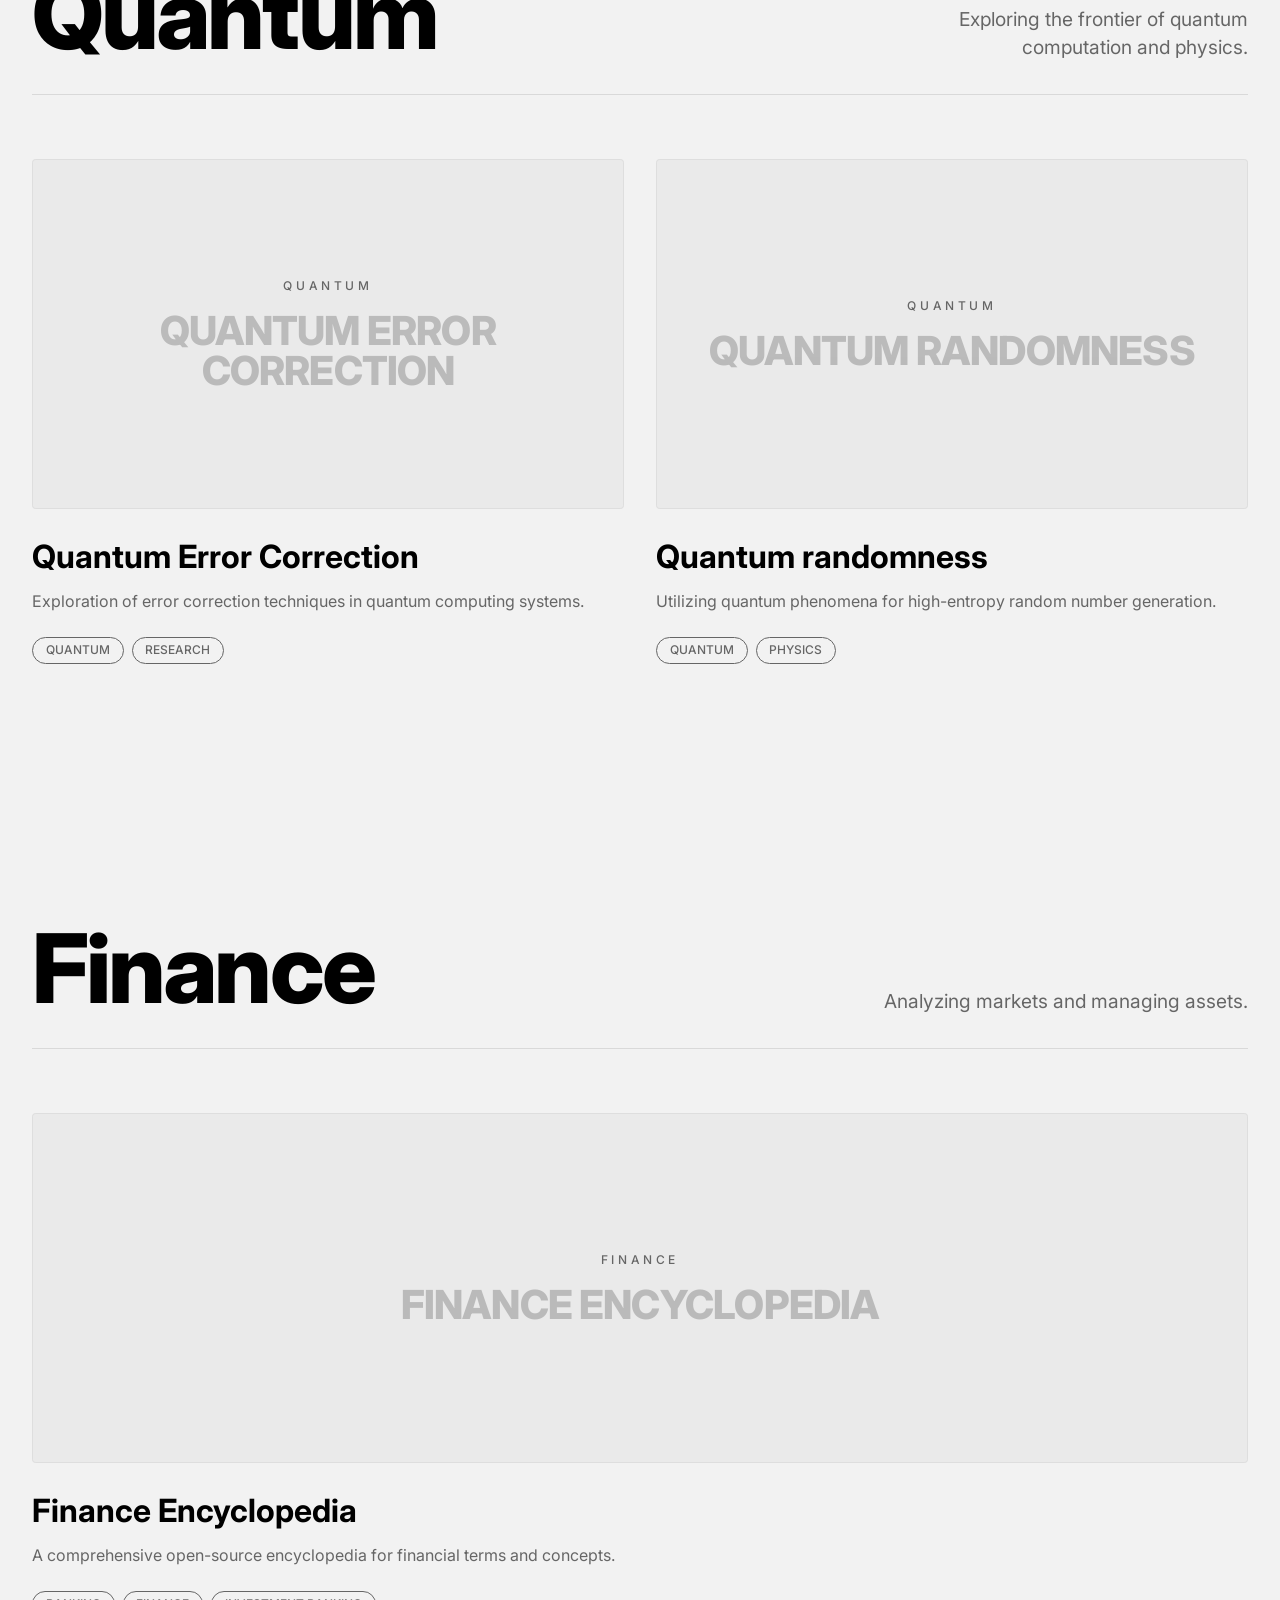
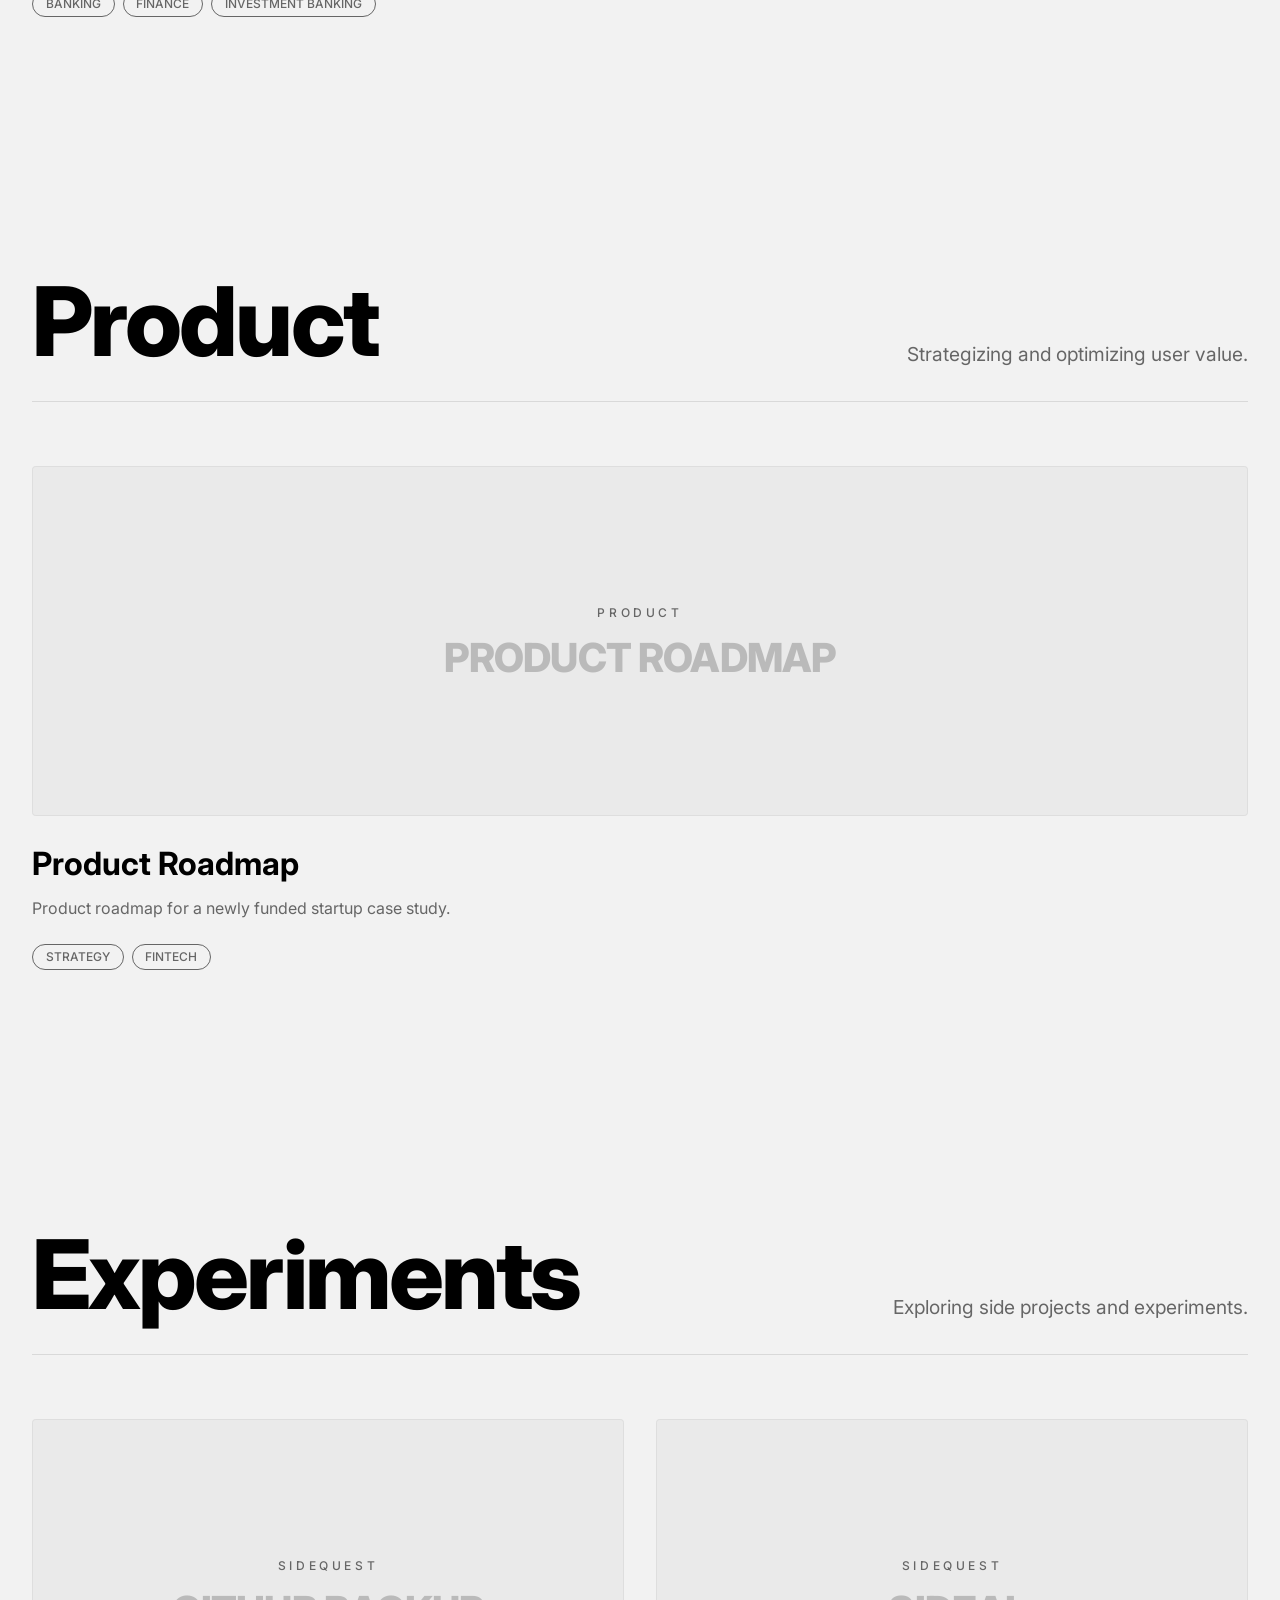
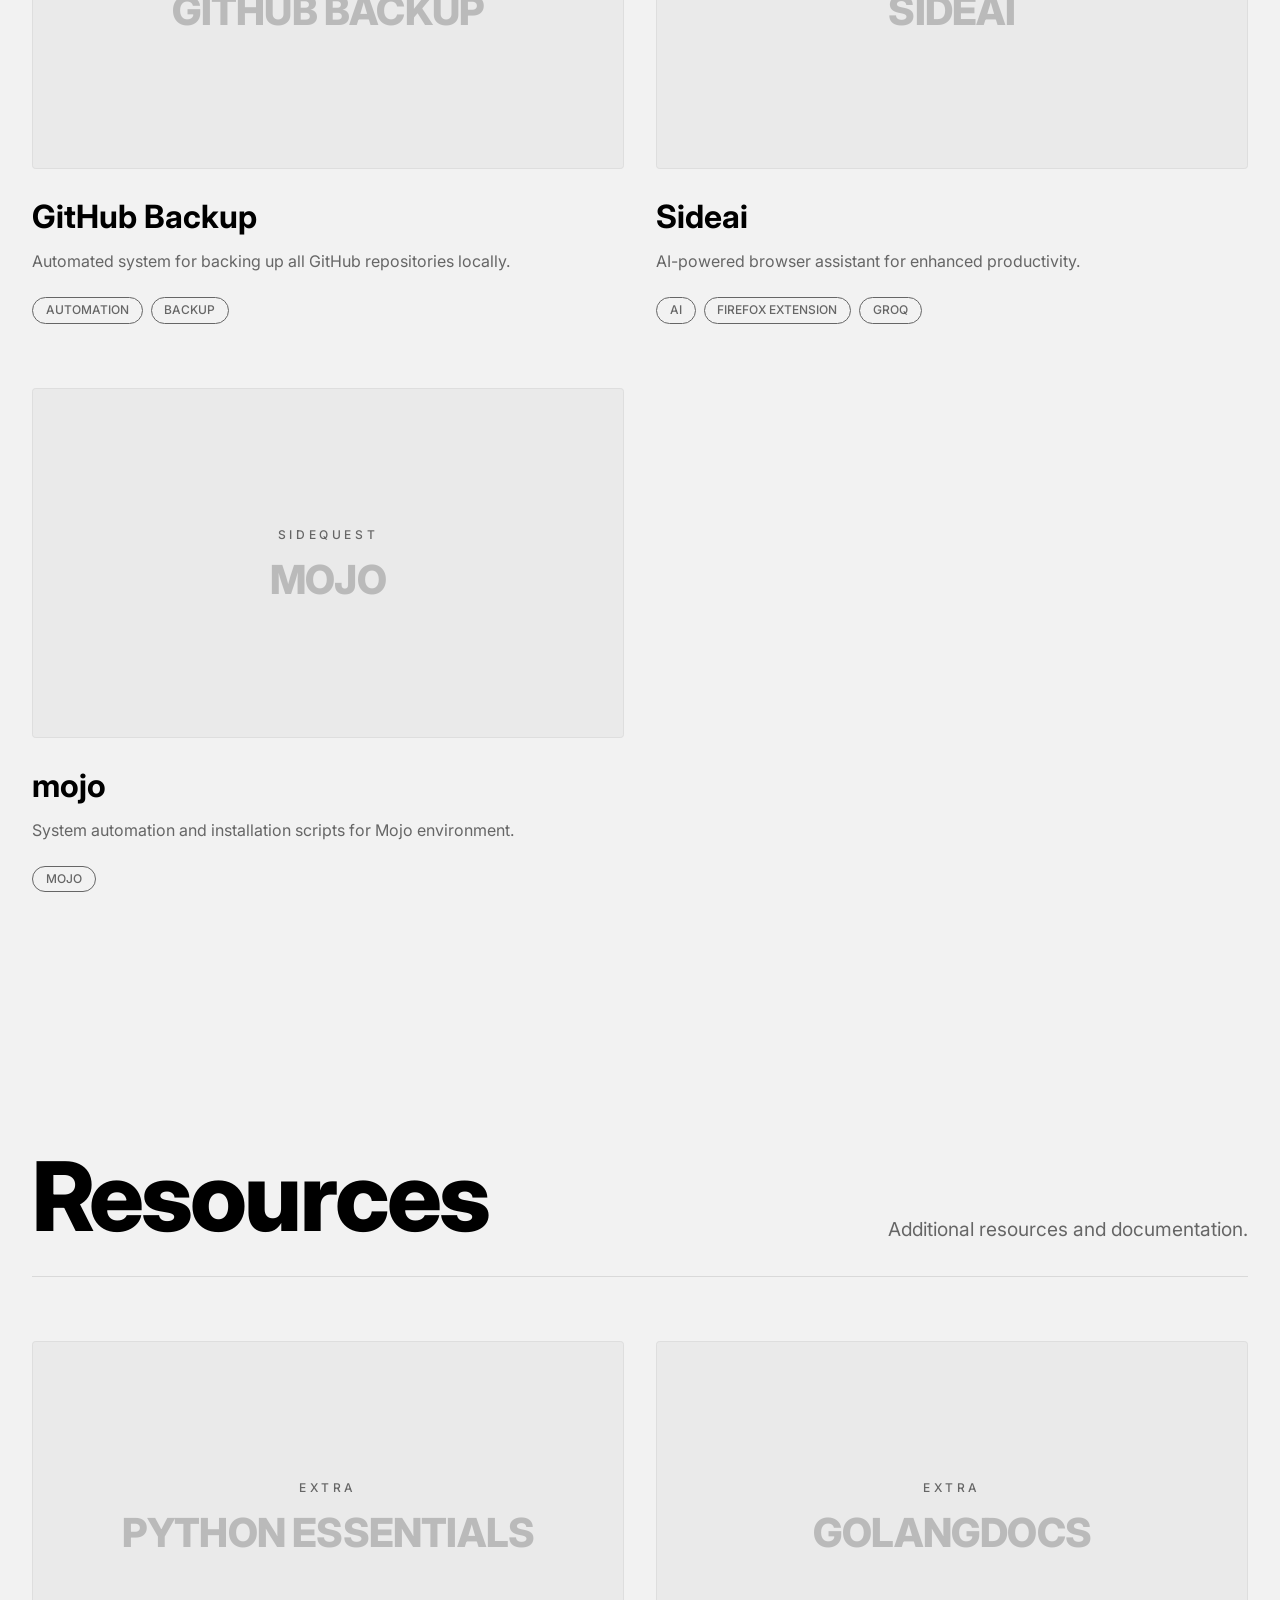
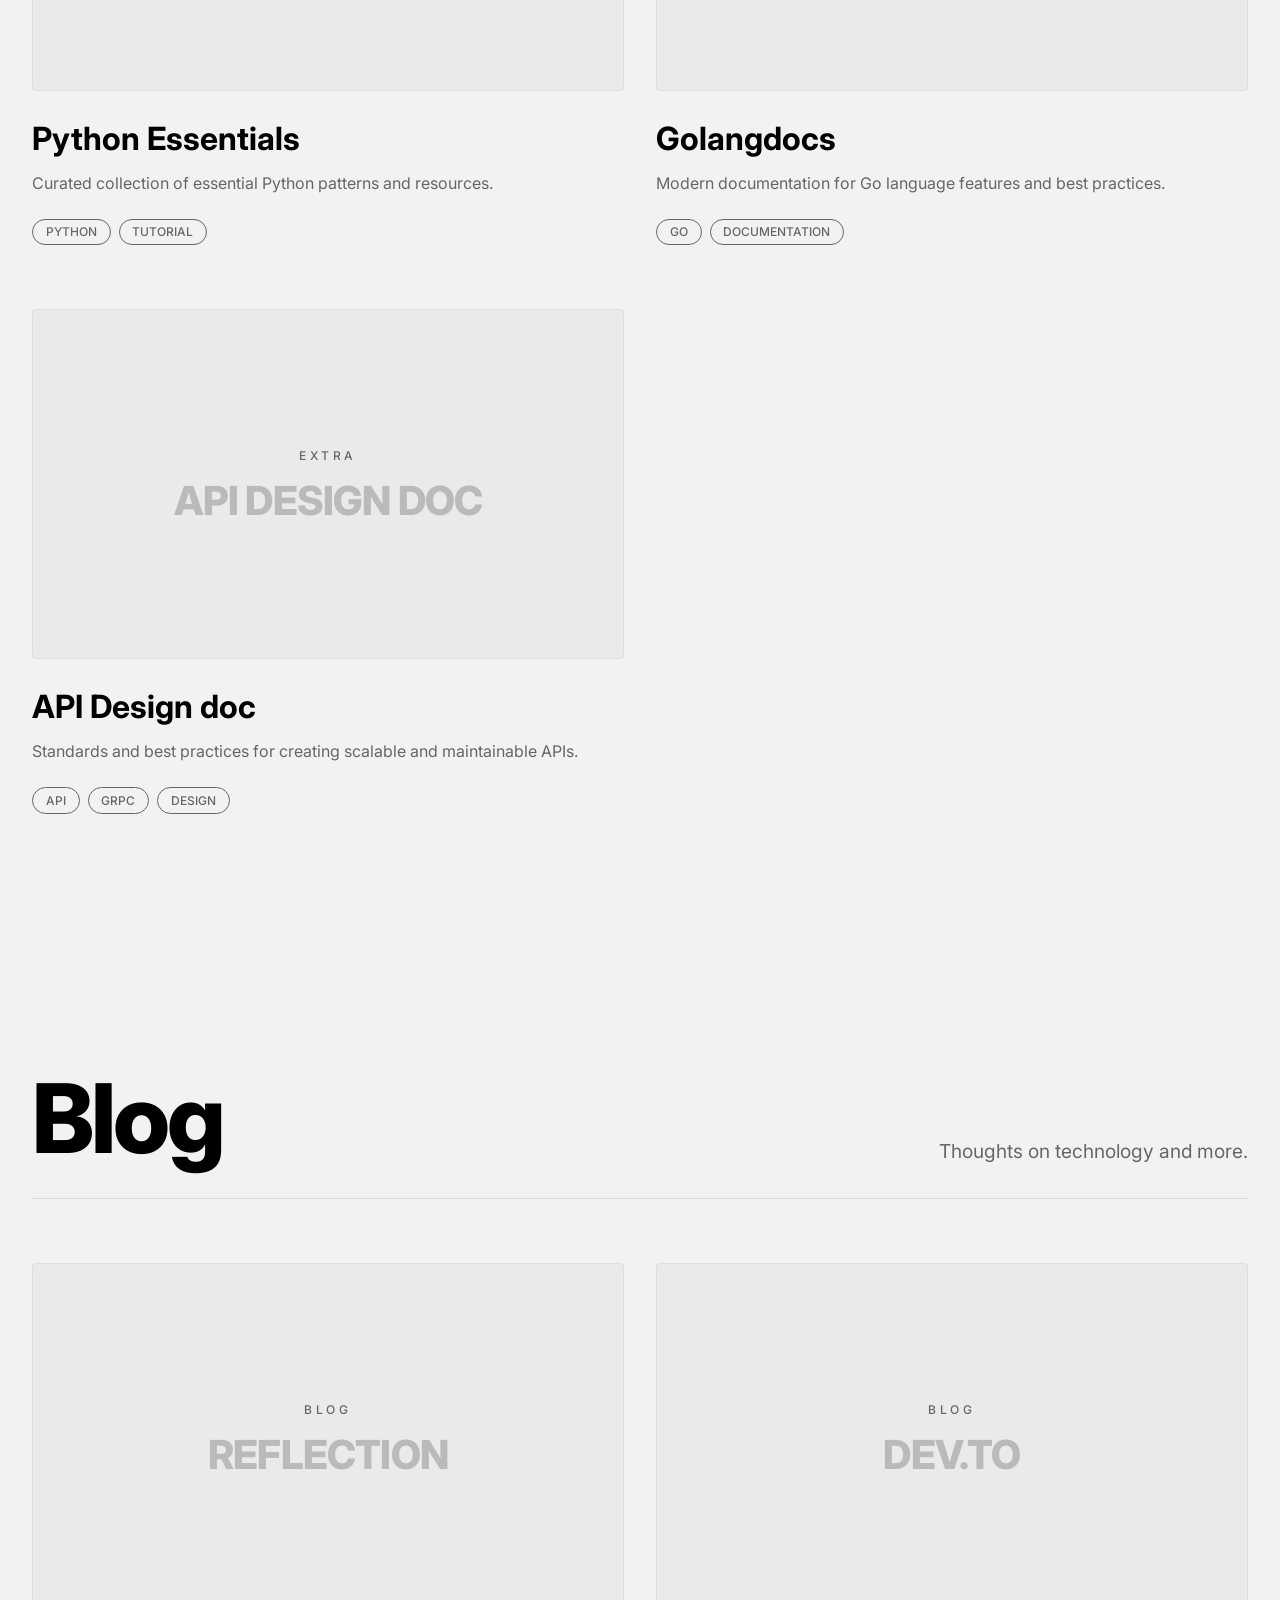
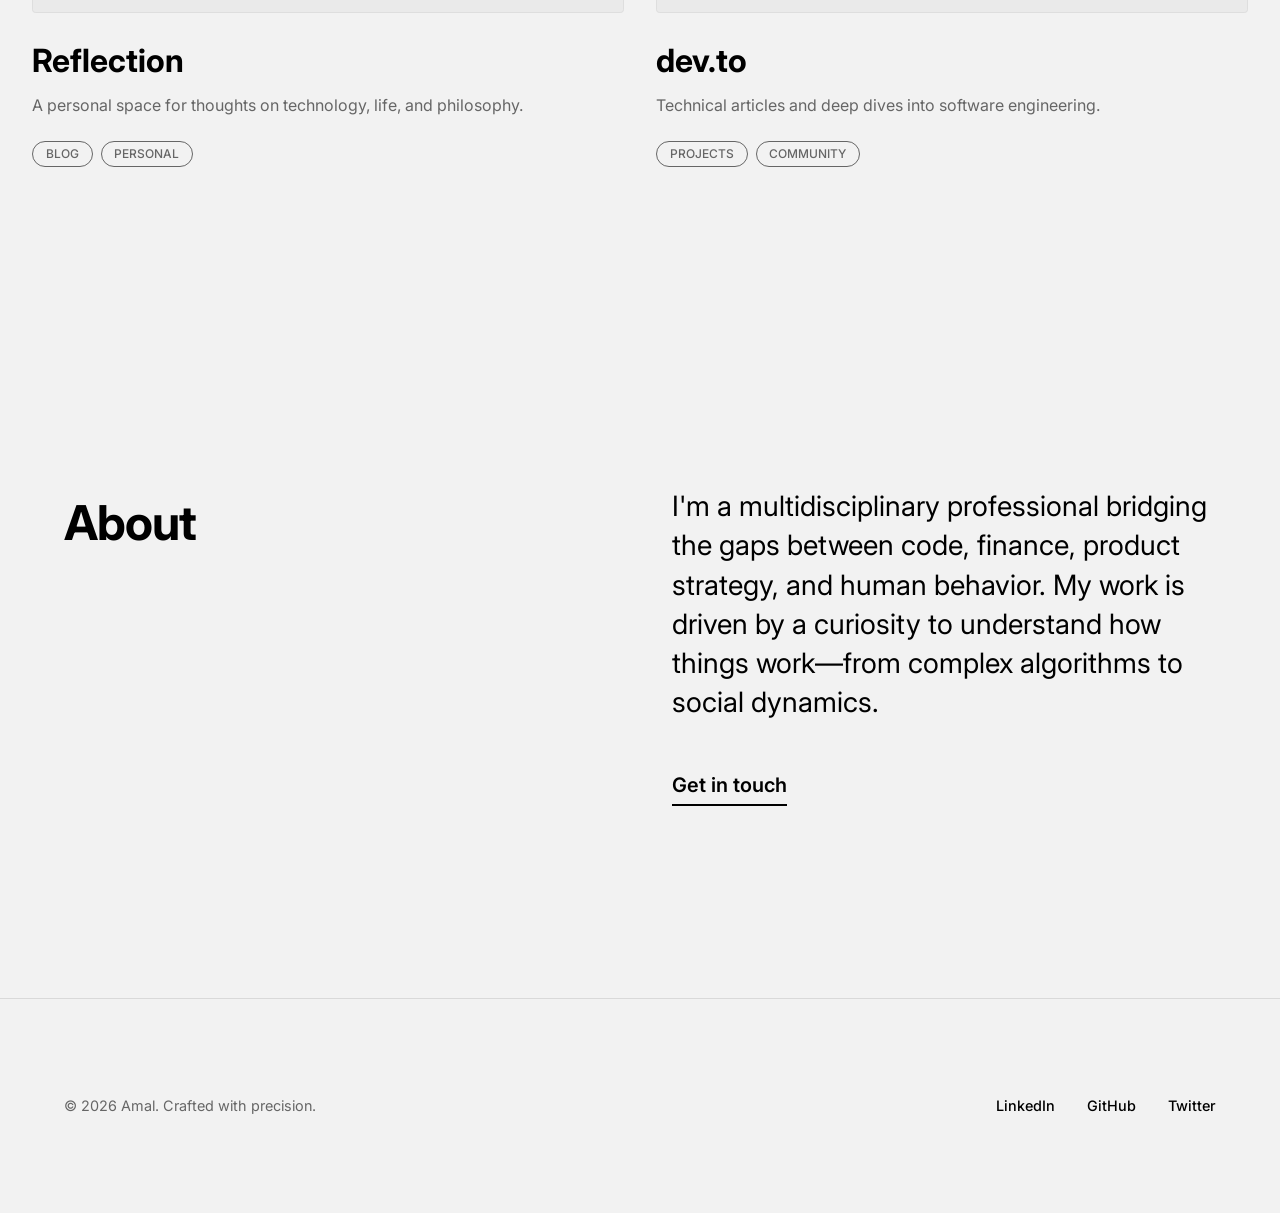
==== commit c36325e0: "Revamp More organic and personal stuff need to be added" ====
--- a/src/index.html
+++ b/src/index.html
@@ -5,42 +5,35 @@
     <meta charset="UTF-8">
     <meta name="viewport" content="width=device-width, initial-scale=1.0">
     <link rel="icon" type="image/png" href="favicon.png">
-    <title>Amal - Portfolio</title>
+    <title>Amal — Designer & Developer</title>
 
     <link rel="preconnect" href="https://fonts.googleapis.com">
     <link rel="preconnect" href="https://fonts.gstatic.com" crossorigin>
-    <link
-        href="https://fonts.googleapis.com/css2?family=Work+Sans:wght@300;400;500;600&family=Syne:wght@400;500;600;700;800&display=swap"
-        rel="stylesheet">
+    <link href="https://fonts.googleapis.com/css2?family=Inter:wght@400;500;600;700;800&display=swap" rel="stylesheet">
 
     <link rel="stylesheet" href="css/normalize.css">
     <link rel="stylesheet" href="css/style.css">
     <meta name="google-site-verification" content="JxgYlcz-3WqePSVxws8x8Z9JDaLLjgujs9UyJaUQs90" />
-    <meta name="description" content="Portfolio of Amal">
+    <meta name="description" content="Portfolio of Amal — Designing and building digital products.">
     <meta name="robots" content="index, follow">
 
     <!-- Open Graph / Facebook -->
     <meta property="og:type" content="website">
     <meta property="og:url" content="https://www.amals.xyz/">
-    <meta property="og:title" content="Amal - Portfolio">
+    <meta property="og:title" content="Amal — Designer & Developer">
     <meta property="og:description" content="Crafting digital experiences at the intersection of Design & Technology.">
-    <!-- <meta property="og:image" content="https://www.amals.xyz/assets/images/og-image.png"> -->
 </head>
 
 <body>
     <!-- Navigation -->
     <nav class="navbar">
         <div class="nav-container">
-            <a href="#hero" class="logo">
-                <span class="logo-g">A</span>mal
-            </a>
+            <a href="#hero" class="logo">Amal</a>
             <div class="nav-links">
-                <a href="#development">Development</a>
+                <a href="#development">Work</a>
                 <a href="#blog">Blog</a>
                 <a href="#about">About</a>
-                <button id="theme-toggle" class="theme-btn" aria-label="Toggle dark mode">
-                    <span class="theme-icon">●</span>
-                </button>
+                <button id="theme-toggle" class="theme-btn" aria-label="Toggle dark mode">Light</button>
             </div>
             <button class="mobile-menu-btn" aria-label="Toggle menu">
                 <span></span>
@@ -51,7 +44,7 @@
 
     <!-- Mobile Menu Overlay -->
     <div class="mobile-menu">
-        <a href="#development" class="mobile-link">Development</a>
+        <a href="#development" class="mobile-link">Work</a>
         <a href="#blog" class="mobile-link">Blog</a>
         <a href="#about" class="mobile-link">About</a>
     </div>
@@ -59,29 +52,24 @@
     <main>
         <!-- Hero Section -->
         <section class="hero-section" id="hero">
-            <div class="hero-background">
-                <!-- Blobs removed for minimal typography style -->
-            </div>
-            <div class="hero-content">
-                <p class="hero-greeting">Hello, I'm</p>
-                <h1 class="hero-name">
-                    <span class="name-text">Amal</span>
-                </h1>
-                <p class="hero-subtitle">Crafting digital experiences at the intersection of <span
-                        class="highlight">Design</span> & <span class="highlight">Technology</span>.</p>
-            </div>
-            <div class="scroll-indicator">
-                <div class="mouse">
-                    <div class="wheel"></div>
+            <div class="hero-container">
+                <div class="hero-main">
+                    <h1 class="hero-title">
+                        Design &<br>Technology
+                    </h1>
                 </div>
-                <span>Scroll to explore</span>
+                <div class="hero-footer">
+                    <p class="hero-description">
+                        Specialized in Development, Quantum Computing, Finance, and Product Strategy. Currently crafting digital experiences at the intersection of code and design.
+                    </p>
+                </div>
             </div>
         </section>
 
         <!-- Development Section -->
         <section class="category-section" id="development">
             <div class="section-header">
-                <h2 class="section-title">Development</h2>
+                <h2 class="section-title">Work</h2>
                 <p class="section-desc">Building scalable and robust applications.</p>
             </div>
 
@@ -96,12 +84,10 @@
                 <h2 class="section-title">Quantum</h2>
                 <p class="section-desc">Exploring the frontier of quantum computation and physics.</p>
             </div>
-
             <div class="works-grid" id="quantum-grid">
                 <!-- Works will be loaded dynamically -->
             </div>
         </section>
-
 
         <!-- Finance Section -->
         <section class="category-section" id="finance">
@@ -109,7 +95,6 @@
                 <h2 class="section-title">Finance</h2>
                 <p class="section-desc">Analyzing markets and managing assets.</p>
             </div>
-
             <div class="works-grid" id="finance-grid">
                 <!-- Works will be loaded dynamically -->
             </div>
@@ -121,7 +106,6 @@
                 <h2 class="section-title">Product</h2>
                 <p class="section-desc">Strategizing and optimizing user value.</p>
             </div>
-
             <div class="works-grid" id="product-grid">
                 <!-- Works will be loaded dynamically -->
             </div>
@@ -130,10 +114,9 @@
         <!-- Side Quests Section -->
         <section class="category-section" id="sidequest">
             <div class="section-header">
-                <h2 class="section-title">Side Quests</h2>
+                <h2 class="section-title">Experiments</h2>
                 <p class="section-desc">Exploring side projects and experiments.</p>
             </div>
-
             <div class="works-grid" id="sidequest-grid">
                 <!-- Works will be loaded dynamically -->
             </div>
@@ -142,10 +125,9 @@
         <!-- Extra Section -->
         <section class="category-section" id="extra">
             <div class="section-header">
-                <h2 class="section-title">Extra</h2>
+                <h2 class="section-title">Resources</h2>
                 <p class="section-desc">Additional resources and documentation.</p>
             </div>
-
             <div class="works-grid" id="extra-grid">
                 <!-- Works will be loaded dynamically -->
             </div>
@@ -157,7 +139,6 @@
                 <h2 class="section-title">Blog</h2>
                 <p class="section-desc">Thoughts on technology and more.</p>
             </div>
-
             <div class="works-grid" id="blog-grid">
                 <!-- Works will be loaded dynamically -->
             </div>
@@ -166,39 +147,36 @@
         <!-- About Section -->
         <section class="about-section" id="about">
             <div class="about-content">
-                <h2 class="section-title">About Me</h2>
-                <p class="about-text">
-                    I'm a multidisciplinary professional bridging the gaps between code, finance, product strategy, and
-                    human behavior.
-                    My work is driven by a curiosity to understand how things work—from complex algorithms to social
-                    dynamics.
-                </p>
-                <a href="mailto:[EMAIL_ADDRESS]" class="contact-link">
-                    <span>Let's Talk</span>
-                    <svg width="24" height="24" viewBox="0 0 24 24" fill="none" xmlns="http://www.w3.org/2000/svg">
-                        <path d="M5 12H19" stroke="currentColor" stroke-width="2" stroke-linecap="round"
-                            stroke-linejoin="round" />
-                        <path d="M12 5L19 12L12 19" stroke="currentColor" stroke-width="2" stroke-linecap="round"
-                            stroke-linejoin="round" />
-                    </svg>
-                </a>
+                <h2 class="about-title">About</h2>
+                <div class="about-text-container">
+                    <p class="about-text">
+                        I'm a multidisciplinary professional bridging the gaps between code, finance, product strategy, and
+                        human behavior.
+                        My work is driven by a curiosity to understand how things work—from complex algorithms to social
+                        dynamics.
+                    </p>
+                    <a href="mailto:[EMAIL_ADDRESS]" class="contact-link">Get in touch</a>
+                </div>
             </div>
         </section>
     </main>
 
     <footer>
-        <div class="footer-content">
-            <p>&copy; 2026 Amal. All rights reserved.</p>
-            <div class="social-links">
-                <a href="#">LinkedIn</a>
-                <a href="#">GitHub</a>
-                <a href="#">Twitter</a>
+        <div class="footer-container">
+            <div class="footer-left">
+                <p>&copy; 2026 Amal. Crafted with precision.</p>
+            </div>
+            <div class="footer-right">
+                <div class="social-links">
+                    <a href="#">LinkedIn</a>
+                    <a href="#">GitHub</a>
+                    <a href="#">Twitter</a>
+                </div>
             </div>
         </div>
     </footer>
 
     <script src="js/main.js"></script>
-    <!-- Vercel analytics -->
     <script defer src="/_vercel/insights/script.js"></script>
 </body>
 
--- a/src/css/style.css
+++ b/src/css/style.css
@@ -1,44 +1,23 @@
 :root {
-    /* Modern Typography Theme */
-    --primary-color: #111111;
-    --secondary-color: #666666;
-    --accent-color: #2563EB;
-    /* Vibrant Blue */
-
-    /* Backgrounds */
-    --bg-primary: #FDFBF7;
-    /* Warm off-white */
-    --bg-secondary: #F5F2EB;
-    --bg-card: #FFFFFF;
-
-    /* Text */
-    --text-primary: #111111;
-    --text-secondary: #555555;
+    /* Design Tokens */
+    --bg: #f2f2f2;
+    --text: #000000;
+    --text-muted: #666666;
+    --accent: #000000;
+    
+    /* Typography */
+    --font-main: 'Inter', -apple-system, BlinkMacSystemFont, sans-serif;
+    
+    /* Layout */
+    --container-max: 1440px;
+    --nav-height: 80px;
+}
+
+[data-theme="dark"] {
+    --bg: #000000;
+    --text: #f2f2f2;
     --text-muted: #888888;
-
-    /* Typography */
-    --font-display: 'Syne', sans-serif;
-    --font-body: 'Work Sans', sans-serif;
-
-    /* Spacing */
-    --spacing-sm: 1rem;
-    --spacing-md: 2rem;
-    --spacing-lg: 4rem;
-    --spacing-xl: 8rem;
-
-    /* Shadows */
-    --shadow-sm: 0 1px 2px rgba(0, 0, 0, 0.05);
-    --shadow-hover: 0 20px 40px rgba(0, 0, 0, 0.08);
-}
-
-[data-theme="dark"] {
-    --bg-primary: #0A0A0A;
-    --bg-secondary: #111111;
-    --bg-card: #161616;
-    --text-primary: #FFFFFF;
-    --text-secondary: #AAAAAA;
-    --text-muted: #666666;
-    --accent-color: #4F86F7;
+    --accent: #f2f2f2;
 }
 
 * {
@@ -49,36 +28,26 @@
 
 html {
     scroll-behavior: smooth;
-    font-size: 16px;
 }
 
 body {
-    font-family: var(--font-body);
-    background-color: var(--bg-primary);
-    color: var(--text-primary);
-    line-height: 1.6;
-    transition: background-color 0.4s ease, color 0.4s ease;
+    font-family: var(--font-main);
+    background-color: var(--bg);
+    color: var(--text);
+    line-height: 1.5;
+    transition: background-color 0.5s cubic-bezier(0.4, 0, 0.2, 1), color 0.5s cubic-bezier(0.4, 0, 0.2, 1);
     overflow-x: hidden;
     -webkit-font-smoothing: antialiased;
-}
-
-h1,
-h2,
-h3,
-h4,
-h5,
-h6 {
-    font-family: var(--font-display);
-    font-weight: 700;
-    color: var(--text-primary);
-    line-height: 1.1;
-    letter-spacing: -0.02em;
 }
 
 a {
     text-decoration: none;
     color: inherit;
-    transition: color 0.3s ease;
+    transition: opacity 0.3s ease;
+}
+
+a:hover {
+    opacity: 0.7;
 }
 
 /* Navigation */
@@ -88,41 +57,23 @@
     left: 0;
     width: 100%;
     z-index: 1000;
-    background: rgba(253, 251, 247, 0.9);
-    backdrop-filter: blur(10px);
-    border-bottom: 1px solid rgba(0, 0, 0, 0.05);
-    transition: all 0.3s ease;
-}
-
-[data-theme="dark"] .navbar {
-    background: rgba(10, 10, 10, 0.9);
-    border-bottom: 1px solid rgba(255, 255, 255, 0.05);
+    padding: 2rem 0;
+    transition: transform 0.4s ease, padding 0.4s ease;
 }
 
 .nav-container {
-    max-width: 1600px;
+    max-width: var(--container-max);
     margin: 0 auto;
-    padding: 1.5rem 3rem;
+    padding: 0 4rem;
     display: flex;
     justify-content: space-between;
-    align-items: center;
+    align-items: baseline;
 }
 
 .logo {
-    font-family: var(--font-display);
-    font-weight: 800;
-    font-size: 1.5rem;
-    color: var(--text-primary);
-    text-transform: uppercase;
+    font-size: 1.25rem;
+    font-weight: 600;
     letter-spacing: -0.02em;
-}
-
-.logo:hover {
-    transform: none;
-}
-
-.logo-g {
-    font-size: 1.5rem;
 }
 
 .nav-links {
@@ -132,50 +83,24 @@
 }
 
 .nav-links a {
-    font-size: 0.95rem;
+    font-size: 1rem;
     font-weight: 500;
-    color: var(--text-secondary);
-    position: relative;
-    text-transform: uppercase;
-    letter-spacing: 0.05em;
-}
-
-.nav-links a::after {
-    display: none;
-}
-
-.nav-links a:hover {
-    color: var(--text-primary);
 }
 
 .theme-btn {
-    background: transparent;
-    border: 1px solid var(--text-secondary);
-    color: var(--text-primary);
+    background: none;
+    border: none;
+    color: var(--text);
+    font-family: var(--font-main);
+    font-size: 1rem;
+    font-weight: 500;
     cursor: pointer;
-    width: 40px;
-    height: 40px;
-    border-radius: 50%;
-    display: flex;
-    align-items: center;
-    justify-content: center;
-    font-size: 1rem;
-    transition: all 0.3s ease;
-    box-shadow: none;
     padding: 0;
-}
-
-.theme-icon {
-    display: block;
-    line-height: 1;
-    font-size: 1rem;
+    transition: opacity 0.3s ease;
 }
 
 .theme-btn:hover {
-    background: var(--text-primary);
-    color: var(--bg-primary);
-    transform: none;
-    box-shadow: none;
+    opacity: 0.6;
 }
 
 .mobile-menu-btn {
@@ -183,163 +108,55 @@
     background: none;
     border: none;
     cursor: pointer;
-    padding: 10px;
-    flex-direction: column;
-    gap: 6px;
-}
-
-.mobile-menu-btn span {
-    display: block;
-    width: 30px;
-    height: 2px;
-    background: var(--text-primary);
-    transition: 0.3s;
+    z-index: 1001;
 }
 
 /* Hero Section */
 .hero-section {
     min-height: 100vh;
     display: flex;
-    align-items: center;
+    flex-direction: column;
     justify-content: center;
-    padding: 0 2rem;
-    text-align: center;
+    padding: 0 4rem;
     position: relative;
-    overflow: hidden;
-}
-
-.hero-background {
-    display: none;
-}
-
-.hero-content {
-    max-width: 1200px;
-    z-index: 1;
-    position: relative;
-    display: flex;
-    flex-direction: column;
-    align-items: center;
-}
-
-.hero-greeting {
-    font-family: var(--font-body);
-    font-size: 1.2rem;
-    color: var(--text-secondary);
-    margin-bottom: 1.5rem;
-    font-weight: 500;
-    text-transform: uppercase;
-    letter-spacing: 0.2em;
-}
-
-.hero-name {
-    font-family: var(--font-display);
-    font-size: 15vw;
-    /* Massive responsive size */
-    font-weight: 800;
-    margin-bottom: 1rem;
-    line-height: 0.9;
-    color: var(--text-primary);
-    background: none;
-    -webkit-text-fill-color: initial;
+}
+
+.hero-container {
+    max-width: var(--container-max);
+    margin: 0 auto;
+    width: 100%;
+}
+
+.hero-title {
+    font-size: clamp(4rem, 15vw, 16rem);
+    line-height: 0.85;
+    font-weight: 700;
     letter-spacing: -0.04em;
-}
-
-.hero-name::after {
-    display: none;
-}
-
-.name-text {
-    display: inline-block;
-}
-
-.hero-subtitle {
-    font-size: 2rem;
-    color: var(--text-secondary);
-    margin-top: 2rem;
+    margin-bottom: 4rem;
+}
+
+.hero-footer {
+    display: flex;
+    justify-content: flex-end;
+}
+
+.hero-description {
+    max-width: 400px;
+    font-size: 1.25rem;
+    color: var(--text-muted);
+    line-height: 1.4;
     font-weight: 400;
-    max-width: 800px;
-    line-height: 1.4;
-}
-
-.highlight {
-    color: var(--text-primary);
-    font-weight: 600;
-    background: none;
-    -webkit-text-fill-color: initial;
-    border-bottom: 2px solid var(--accent-color);
-}
-
-.scroll-indicator {
-    position: absolute;
-    bottom: 2rem;
-    left: 0;
-    right: 0;
+}
+
+/* Category Sections */
+.category-section {
+    padding: 8rem 2rem;
+    max-width: var(--container-max);
     margin: 0 auto;
-    width: fit-content;
-    transform: none;
-    display: flex;
-    flex-direction: column;
-    align-items: center;
-    gap: 1rem;
-    color: var(--text-muted);
-    font-size: 0.8rem;
-    text-transform: uppercase;
-    letter-spacing: 0.1em;
-}
-
-.mouse {
-    width: 24px;
-    height: 40px;
-    border: 2px solid var(--text-muted);
-    border-radius: 20px;
-    position: relative;
-}
-
-.wheel {
-    width: 2px;
-    height: 6px;
-    background: var(--text-muted);
-    border-radius: 1px;
-    position: absolute;
-    top: 8px;
-    left: 50%;
-    transform: translateX(-50%);
-    animation: scroll 2s infinite;
-}
-
-@keyframes scroll {
-    0% {
-        transform: translate(-50%, 0);
-        opacity: 1;
-    }
-
-    100% {
-        transform: translate(-50%, 12px);
-        opacity: 0;
-    }
-}
-
-@keyframes fadeInUp {
-    from {
-        opacity: 0;
-        transform: translateY(40px);
-    }
-
-    to {
-        opacity: 1;
-        transform: translateY(0);
-    }
-}
-
-/* Sections */
-.category-section {
-    padding: var(--spacing-xl) 2rem;
-    max-width: 1600px;
-    margin: 0 auto;
 }
 
 .section-header {
-    margin-bottom: var(--spacing-lg);
+    margin-bottom: 4rem;
     text-align: left;
     border-bottom: 1px solid rgba(0, 0, 0, 0.1);
     padding-bottom: 2rem;
@@ -355,20 +172,16 @@
 }
 
 .section-title {
-    font-family: var(--font-display);
     font-size: 6rem;
     margin: 0;
     font-weight: 800;
-    color: var(--text-primary);
-    background: none;
-    -webkit-text-fill-color: initial;
     line-height: 1;
     letter-spacing: -0.03em;
 }
 
 .section-desc {
     font-size: 1.2rem;
-    color: var(--text-secondary);
+    color: var(--text-muted);
     font-weight: 400;
     max-width: 400px;
     text-align: right;
@@ -383,26 +196,13 @@
 
 .work-card {
     background: transparent;
-    border-radius: 0;
-    overflow: visible;
-    box-shadow: none;
-    transition: transform 0.4s ease;
-    border: none;
     display: flex;
     flex-direction: column;
     height: auto;
-}
-
-.work-card::before {
-    display: none;
+    transition: transform 0.4s ease;
 }
 
 .work-card:hover {
-    transform: translateY(-10px);
-    box-shadow: none;
-}
-
-.work-card:nth-child(even):hover {
     transform: translateY(-10px);
 }
 
@@ -410,7 +210,7 @@
     height: 350px;
     position: relative;
     overflow: hidden;
-    background: var(--bg-secondary);
+    background: rgba(0,0,0,0.03);
     border: 1px solid rgba(0, 0, 0, 0.05);
     border-radius: 4px;
     margin-bottom: 1.5rem;
@@ -421,6 +221,7 @@
 }
 
 [data-theme="dark"] .work-image {
+    background: rgba(255,255,255,0.03);
     border: 1px solid rgba(255, 255, 255, 0.05);
 }
 
@@ -439,33 +240,31 @@
     letter-spacing: 0.3em;
     color: var(--text-muted);
     font-weight: 500;
-    transition: color 0.4s ease;
 }
 
 .work-image-title {
-    font-family: var(--font-display);
     font-size: 2.5rem;
     font-weight: 800;
     line-height: 1;
-    color: var(--text-primary);
-    opacity: 0.3;
+    color: var(--text);
+    opacity: 0.2;
     transition: all 0.4s ease;
     text-transform: uppercase;
     letter-spacing: -0.02em;
 }
 
 .work-card:hover .work-image {
-    background: var(--text-primary);
-    border-color: var(--text-primary);
+    background: var(--text);
+    border-color: var(--text);
 }
 
 .work-card:hover .work-image-title {
-    color: var(--bg-primary);
+    color: var(--bg);
     opacity: 1;
 }
 
 .work-card:hover .work-image-category {
-    color: var(--bg-primary);
+    color: var(--bg);
     opacity: 0.7;
 }
 
@@ -473,29 +272,21 @@
     transform: scale(1.1);
 }
 
-
-
 .work-card-inner {
     padding: 0;
-    flex-grow: 1;
     display: flex;
     flex-direction: column;
+    gap: 0.5rem;
 }
 
 .work-title {
-    font-family: var(--font-display);
     font-size: 2rem;
-    margin-bottom: 0.5rem;
     font-weight: 700;
-    color: var(--text-primary);
-    background: none;
-    -webkit-text-fill-color: initial;
 }
 
 .work-description {
-    color: var(--text-secondary);
-    margin-bottom: 1.5rem;
     font-size: 1rem;
+    color: var(--text-muted);
     line-height: 1.5;
 }
 
@@ -503,327 +294,190 @@
     display: flex;
     flex-wrap: wrap;
     gap: 0.5rem;
+    margin-top: 1rem;
 }
 
 .tag {
-    background: transparent;
-    color: var(--text-secondary);
+    font-size: 0.75rem;
+    color: var(--text-muted);
+    border: 1px solid var(--text-muted);
     padding: 0.2rem 0.8rem;
-    border: 1px solid var(--text-muted);
     border-radius: 50px;
-    font-size: 0.75rem;
+    text-transform: uppercase;
     font-weight: 500;
-    box-shadow: none;
     transition: all 0.3s ease;
-    text-transform: uppercase;
 }
 
 .tag:hover {
-    transform: none;
-    background: var(--text-primary);
-    color: var(--bg-primary);
-    border-color: var(--text-primary);
-    box-shadow: none;
+    background: var(--text);
+    color: var(--bg);
+    border-color: var(--text);
 }
 
 /* About Section */
 .about-section {
-    background: var(--bg-primary);
-    padding: var(--spacing-xl) 2rem;
-    text-align: left;
-    position: relative;
-    overflow: hidden;
-}
-
-.about-section::before {
-    display: none;
+    padding: 12rem 4rem;
+    max-width: var(--container-max);
+    margin: 0 auto;
 }
 
 .about-content {
-    max-width: 1200px;
-    margin: 0 auto;
     display: grid;
     grid-template-columns: 1fr 1fr;
     gap: 4rem;
-    align-items: center;
+}
+
+.about-title {
+    font-size: 3rem;
+    font-weight: 700;
+    letter-spacing: -0.02em;
 }
 
 .about-text {
-    font-size: 1.5rem;
-    color: var(--text-primary);
-    margin-bottom: 0;
-    line-height: 1.6;
+    font-size: 1.75rem;
+    line-height: 1.4;
     font-weight: 400;
+    margin-bottom: 3rem;
 }
 
 .contact-link {
-    display: inline-flex;
-    align-items: center;
-    justify-content: center;
-    gap: 1rem;
-    background: var(--text-primary);
-    color: var(--bg-primary);
-    padding: 1.5rem 3rem;
-    border-radius: 0;
+    font-size: 1.25rem;
     font-weight: 600;
-    font-size: 1.2rem;
-    transition: all 0.3s ease;
-    box-shadow: none;
-    text-transform: uppercase;
-    letter-spacing: 0.05em;
-    width: fit-content;
-}
-
-.contact-link:hover {
-    transform: translateY(-5px);
-    background: var(--accent-color);
-    box-shadow: var(--shadow-hover);
-}
-
-.contact-link svg {
-    transition: transform 0.3s ease;
-}
-
-.contact-link:hover svg {
-    transform: translateX(5px);
+    border-bottom: 2px solid var(--text);
+    padding-bottom: 0.25rem;
+    display: inline-block;
 }
 
 /* Footer */
 footer {
-    padding: 4rem 2rem;
-    text-align: center;
-    background: var(--bg-primary);
-    position: relative;
-    border-top: 1px solid rgba(0, 0, 0, 0.05);
+    padding: 6rem 4rem;
+    border-top: 1px solid rgba(0,0,0,0.1);
 }
 
 [data-theme="dark"] footer {
-    border-top: 1px solid rgba(255, 255, 255, 0.05);
-}
-
-footer::before {
-    display: none;
-}
-
-.footer-content {
-    display: flex;
-    flex-direction: column;
+    border-top-color: rgba(255,255,255,0.1);
+}
+
+.footer-container {
+    max-width: var(--container-max);
+    margin: 0 auto;
+    display: flex;
+    justify-content: space-between;
+    align-items: center;
+}
+
+.footer-left p {
+    font-size: 0.9rem;
+    color: var(--text-muted);
+}
+
+.social-links {
+    display: flex;
     gap: 2rem;
-    align-items: center;
-    max-width: 1400px;
-    margin: 0 auto;
-}
-
-.footer-content p {
-    color: var(--text-muted);
-    font-weight: 400;
+}
+
+.social-links a {
     font-size: 0.9rem;
-}
-
-.social-links {
-    display: flex;
-    gap: 2.5rem;
-}
-
-.social-links a {
-    color: var(--text-secondary);
     font-weight: 500;
-    position: relative;
-    transition: color 0.3s ease;
-    text-transform: uppercase;
-    font-size: 0.9rem;
-    letter-spacing: 0.05em;
-}
-
-.social-links a::after {
-    display: none;
-}
-
-.social-links a:hover {
-    color: var(--text-primary);
-}
-
-/* Mobile Menu */
+}
+
+/* Mobile Navigation */
 .mobile-menu {
     position: fixed;
     top: 0;
     left: 0;
     width: 100%;
-    height: 100vh;
-    background: var(--bg-primary);
+    height: 100%;
+    background: var(--bg);
     z-index: 999;
     display: flex;
     flex-direction: column;
     justify-content: center;
     align-items: center;
     gap: 2rem;
-    transform: translateX(100%);
-    transition: transform 0.4s cubic-bezier(0.165, 0.84, 0.44, 1);
+    opacity: 0;
+    visibility: hidden;
+    transition: all 0.4s ease;
 }
 
 .mobile-menu.active {
-    transform: translateX(0);
+    opacity: 1;
+    visibility: visible;
 }
 
 .mobile-link {
-    font-family: var(--font-display);
     font-size: 3rem;
-    color: var(--text-primary);
-    background: none;
-    -webkit-text-fill-color: initial;
-    transition: transform 0.3s ease;
     font-weight: 700;
-    letter-spacing: -0.02em;
-}
-
-.mobile-link:hover {
-    transform: scale(1.05);
-    color: var(--accent-color);
 }
 
 /* Responsive */
 @media (max-width: 1024px) {
-    .hero-name {
-        font-size: 9.5rem;
-    }
-
-    .section-title {
-        font-size: 4.2rem;
+    .nav-container, .hero-section, .category-section, .about-section, footer {
+        padding-left: 2rem;
+        padding-right: 2rem;
     }
 }
 
 @media (max-width: 768px) {
-    .hero-greeting {
-        font-size: 1rem;
-    }
-
-    .hero-name {
-        font-size: 18vw;
-        letter-spacing: -0.05em;
-        word-wrap: break-word;
-    }
-
-    .hero-subtitle {
-        font-size: 1.2rem;
-        padding: 0 1rem;
-    }
-
-    .category-section {
-        padding: 3.5rem 1.2rem;
-        width: 100%;
-        overflow: hidden;
-    }
-
-    .section-header {
-        flex-direction: column;
-        align-items: center;
-        gap: 0.5rem;
-        padding-bottom: 2rem;
-        width: 100%;
-        text-align: center;
-    }
-
-    .section-title {
-        font-size: 2.5rem;
-        text-align: center;
-        line-height: 1.1;
-        width: 100%;
-        word-wrap: break-word;
-    }
-
-    .section-desc {
-        text-align: center;
-        max-width: 100%;
-        margin-top: 0.5rem;
-    }
-
     .nav-links {
         display: none;
     }
-
+    
     .mobile-menu-btn {
         display: flex;
-    }
-
+        flex-direction: column;
+        gap: 6px;
+    }
+    
+    .mobile-menu-btn span {
+        width: 24px;
+        height: 2px;
+        background: var(--text);
+        transition: 0.3s;
+    }
+    
+    .hero-title {
+        font-size: 18vw;
+    }
+    
+    .hero-footer {
+        justify-content: flex-start;
+    }
+    
     .works-grid {
         grid-template-columns: 1fr;
-        gap: 2.5rem;
-        width: 100%;
-    }
-
-    .work-card {
-        width: 100%;
-    }
-
-    .work-image {
-        height: 240px;
-        /* Force uniform height for all category sections */
-        width: 100%;
-        margin-bottom: 1.5rem;
-    }
-
-    .work-image-title {
-        font-size: 1.5rem;
-    }
-
-    .work-title {
-        font-size: 1.6rem;
-    }
-
-    /* Center About Section on Mobile */
-    .about-section {
-        text-align: center;
-        padding: 4rem 1.5rem;
-    }
-
+    }
+    
     .about-content {
         grid-template-columns: 1fr;
+    }
+    
+    .about-text {
+        font-size: 1.25rem;
+    }
+    
+    .footer-container {
+        flex-direction: column;
         gap: 2rem;
-        justify-items: center;
-    }
-
-    .about-text {
-        font-size: 1.2rem;
-    }
-
-    .contact-link {
-        margin: 0 auto;
-    }
-}
-
-@media (max-width: 480px) {
-    .section-title {
-        font-size: 2.1rem;
-    }
-
-    .work-image {
-        height: 210px;
-    }
-
-    .work-card-inner {
-        padding: 0.5rem 0;
-    }
-
-    .work-title {
-        font-size: 1.5rem;
+        text-align: center;
     }
 }
 
 /* Custom Scrollbar */
 ::-webkit-scrollbar {
-    width: 10px;
+    width: 8px;
 }
 
 ::-webkit-scrollbar-track {
-    background: var(--bg-primary);
+    background: var(--bg);
 }
 
 ::-webkit-scrollbar-thumb {
     background: var(--text-muted);
-    border-radius: 5px;
-    border: 2px solid var(--bg-primary);
+    border-radius: 10px;
+    border: 2px solid var(--bg);
 }
 
 ::-webkit-scrollbar-thumb:hover {
-    background: var(--text-secondary);
+    background: var(--text);
 }
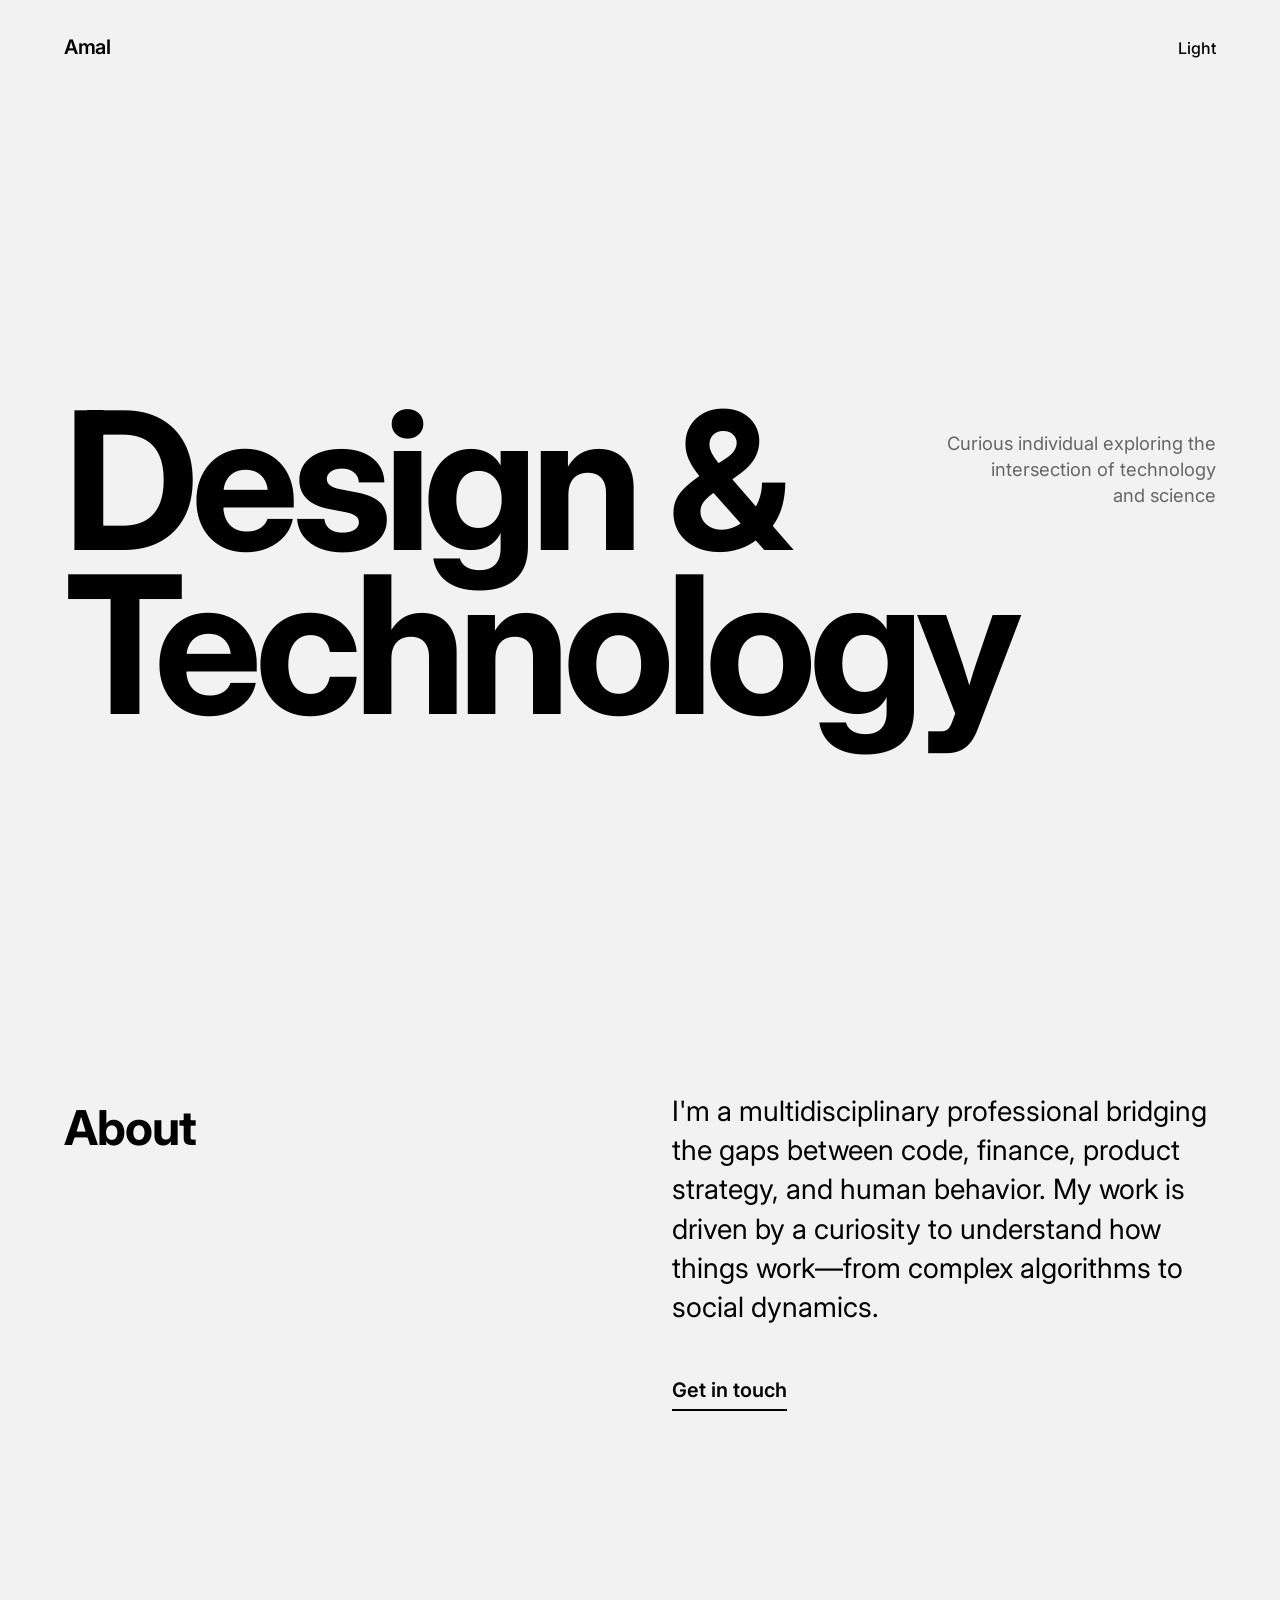
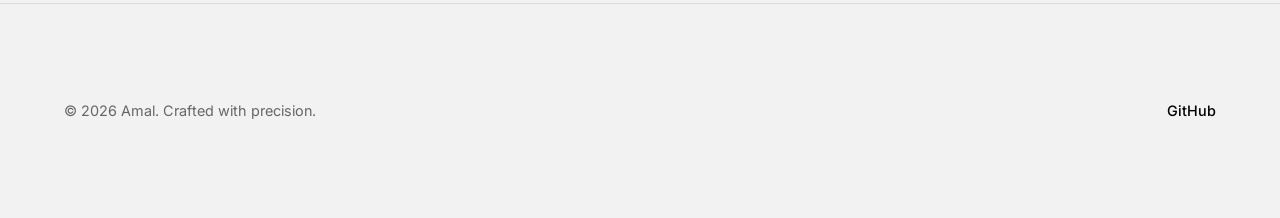
==== commit 357b6f94: "minimize the work" ====
--- a/src/index.html
+++ b/src/index.html
@@ -30,117 +30,30 @@
         <div class="nav-container">
             <a href="#hero" class="logo">Amal</a>
             <div class="nav-links">
-                <a href="#development">Work</a>
+                <!-- <a href="#development">Work</a>
                 <a href="#blog">Blog</a>
-                <a href="#about">About</a>
-                <button id="theme-toggle" class="theme-btn" aria-label="Toggle dark mode">Light</button>
+                <a href="#about">About</a> -->
             </div>
-            <button class="mobile-menu-btn" aria-label="Toggle menu">
-                <span></span>
-                <span></span>
-            </button>
+            <button id="theme-toggle" class="theme-btn" aria-label="Toggle dark mode">Light</button>
         </div>
     </nav>
-
-    <!-- Mobile Menu Overlay -->
-    <div class="mobile-menu">
-        <a href="#development" class="mobile-link">Work</a>
-        <a href="#blog" class="mobile-link">Blog</a>
-        <a href="#about" class="mobile-link">About</a>
-    </div>
 
     <main>
         <!-- Hero Section -->
         <section class="hero-section" id="hero">
             <div class="hero-container">
                 <div class="hero-main">
-                    <h1 class="hero-title">
-                        Design &<br>Technology
-                    </h1>
+                    <div class="hero-title-wrapper">
+                        <h1 class="hero-title">
+                            Design &<br>Technology
+                        </h1>
+                        <div class="hero-info">
+                            <p class="hero-description">
+                                Curious individual exploring the<br> intersection of technology <br> and science
+                            </p>
+                        </div>
+                    </div>
                 </div>
-                <div class="hero-footer">
-                    <p class="hero-description">
-                        Specialized in Development, Quantum Computing, Finance, and Product Strategy. Currently crafting digital experiences at the intersection of code and design.
-                    </p>
-                </div>
-            </div>
-        </section>
-
-        <!-- Development Section -->
-        <section class="category-section" id="development">
-            <div class="section-header">
-                <h2 class="section-title">Work</h2>
-                <p class="section-desc">Building scalable and robust applications.</p>
-            </div>
-
-            <div class="works-grid" id="development-grid">
-                <!-- Works will be loaded dynamically -->
-            </div>
-        </section>
-
-        <!-- Quantum Computing Section -->
-        <section class="category-section" id="quantum">
-            <div class="section-header">
-                <h2 class="section-title">Quantum</h2>
-                <p class="section-desc">Exploring the frontier of quantum computation and physics.</p>
-            </div>
-            <div class="works-grid" id="quantum-grid">
-                <!-- Works will be loaded dynamically -->
-            </div>
-        </section>
-
-        <!-- Finance Section -->
-        <section class="category-section" id="finance">
-            <div class="section-header">
-                <h2 class="section-title">Finance</h2>
-                <p class="section-desc">Analyzing markets and managing assets.</p>
-            </div>
-            <div class="works-grid" id="finance-grid">
-                <!-- Works will be loaded dynamically -->
-            </div>
-        </section>
-
-        <!-- Product Section -->
-        <section class="category-section" id="product">
-            <div class="section-header">
-                <h2 class="section-title">Product</h2>
-                <p class="section-desc">Strategizing and optimizing user value.</p>
-            </div>
-            <div class="works-grid" id="product-grid">
-                <!-- Works will be loaded dynamically -->
-            </div>
-        </section>
-
-        <!-- Side Quests Section -->
-        <section class="category-section" id="sidequest">
-            <div class="section-header">
-                <h2 class="section-title">Experiments</h2>
-                <p class="section-desc">Exploring side projects and experiments.</p>
-            </div>
-            <div class="works-grid" id="sidequest-grid">
-                <!-- Works will be loaded dynamically -->
-            </div>
-        </section>
-
-        <!-- Extra Section -->
-        <section class="category-section" id="extra">
-            <div class="section-header">
-                <h2 class="section-title">Resources</h2>
-                <p class="section-desc">Additional resources and documentation.</p>
-            </div>
-            <div class="works-grid" id="extra-grid">
-                <!-- Works will be loaded dynamically -->
-            </div>
-        </section>
-
-        <!-- Blog Section -->
-        <section class="category-section" id="blog">
-            <div class="section-header">
-                <h2 class="section-title">Blog</h2>
-                <p class="section-desc">Thoughts on technology and more.</p>
-            </div>
-            <div class="works-grid" id="blog-grid">
-                <!-- Works will be loaded dynamically -->
             </div>
         </section>
 
@@ -155,7 +68,7 @@
                         My work is driven by a curiosity to understand how things work—from complex algorithms to social
                         dynamics.
                     </p>
-                    <a href="mailto:[EMAIL_ADDRESS]" class="contact-link">Get in touch</a>
+                    <a href="mailto:satheesanamal6@gmail.com" class="contact-link">Get in touch</a>
                 </div>
             </div>
         </section>
@@ -168,9 +81,9 @@
             </div>
             <div class="footer-right">
                 <div class="social-links">
-                    <a href="#">LinkedIn</a>
-                    <a href="#">GitHub</a>
-                    <a href="#">Twitter</a>
+                    <!-- <a href="https://www.linkedin.com/in/amals27/">LinkedIn</a> -->
+                    <a href="https://github.com/kutt27">GitHub</a>
+                    <!-- <a href="#">Twitter</a> -->
                 </div>
             </div>
         </div>
--- a/src/css/style.css
+++ b/src/css/style.css
@@ -57,8 +57,8 @@
     left: 0;
     width: 100%;
     z-index: 1000;
+    transition: transform 0.4s ease, padding 0.4s ease;
     padding: 2rem 0;
-    transition: transform 0.4s ease, padding 0.4s ease;
 }
 
 .nav-container {
@@ -103,28 +103,44 @@
     opacity: 0.6;
 }
 
-.mobile-menu-btn {
-    display: none;
-    background: none;
-    border: none;
-    cursor: pointer;
-    z-index: 1001;
-}
-
 /* Hero Section */
 .hero-section {
     min-height: 100vh;
     display: flex;
     flex-direction: column;
     justify-content: center;
-    padding: 0 4rem;
     position: relative;
 }
 
 .hero-container {
     max-width: var(--container-max);
     margin: 0 auto;
+    padding: 0 4rem;
     width: 100%;
+}
+
+.hero-title-wrapper {
+    position: relative;
+    width: 100%;
+}
+
+.hero-info {
+    position: absolute;
+    top: 2rem;
+    right: 0;
+    max-width: 350px;
+}
+
+.hero-description {
+    font-size: 1.15rem;
+    color: var(--text-muted);
+    line-height: 1.4;
+    font-weight: 400;
+    text-align: right;
+}
+
+.hero-main {
+    padding-top: 25vh;
 }
 
 .hero-title {
@@ -132,186 +148,7 @@
     line-height: 0.85;
     font-weight: 700;
     letter-spacing: -0.04em;
-    margin-bottom: 4rem;
-}
-
-.hero-footer {
-    display: flex;
-    justify-content: flex-end;
-}
-
-.hero-description {
-    max-width: 400px;
-    font-size: 1.25rem;
-    color: var(--text-muted);
-    line-height: 1.4;
-    font-weight: 400;
-}
-
-/* Category Sections */
-.category-section {
-    padding: 8rem 2rem;
-    max-width: var(--container-max);
-    margin: 0 auto;
-}
-
-.section-header {
-    margin-bottom: 4rem;
-    text-align: left;
-    border-bottom: 1px solid rgba(0, 0, 0, 0.1);
-    padding-bottom: 2rem;
-    display: flex;
-    justify-content: space-between;
-    align-items: flex-end;
-    flex-wrap: wrap;
-    gap: 2rem;
-}
-
-[data-theme="dark"] .section-header {
-    border-bottom: 1px solid rgba(255, 255, 255, 0.1);
-}
-
-.section-title {
-    font-size: 6rem;
-    margin: 0;
-    font-weight: 800;
-    line-height: 1;
-    letter-spacing: -0.03em;
-}
-
-.section-desc {
-    font-size: 1.2rem;
-    color: var(--text-muted);
-    font-weight: 400;
-    max-width: 400px;
-    text-align: right;
-}
-
-/* Works Grid */
-.works-grid {
-    display: grid;
-    grid-template-columns: repeat(auto-fit, minmax(450px, 1fr));
-    gap: 4rem 2rem;
-}
-
-.work-card {
-    background: transparent;
-    display: flex;
-    flex-direction: column;
-    height: auto;
-    transition: transform 0.4s ease;
-}
-
-.work-card:hover {
-    transform: translateY(-10px);
-}
-
-.work-image {
-    height: 350px;
-    position: relative;
-    overflow: hidden;
-    background: rgba(0,0,0,0.03);
-    border: 1px solid rgba(0, 0, 0, 0.05);
-    border-radius: 4px;
-    margin-bottom: 1.5rem;
-    display: flex;
-    align-items: center;
-    justify-content: center;
-    transition: all 0.4s ease;
-}
-
-[data-theme="dark"] .work-image {
-    background: rgba(255,255,255,0.03);
-    border: 1px solid rgba(255, 255, 255, 0.05);
-}
-
-.work-image-content {
-    text-align: center;
-    padding: 2rem;
-    display: flex;
-    flex-direction: column;
-    gap: 1rem;
-    transition: transform 0.6s cubic-bezier(0.165, 0.84, 0.44, 1);
-}
-
-.work-image-category {
-    font-size: 0.75rem;
-    text-transform: uppercase;
-    letter-spacing: 0.3em;
-    color: var(--text-muted);
-    font-weight: 500;
-}
-
-.work-image-title {
-    font-size: 2.5rem;
-    font-weight: 800;
-    line-height: 1;
-    color: var(--text);
-    opacity: 0.2;
-    transition: all 0.4s ease;
-    text-transform: uppercase;
-    letter-spacing: -0.02em;
-}
-
-.work-card:hover .work-image {
-    background: var(--text);
-    border-color: var(--text);
-}
-
-.work-card:hover .work-image-title {
-    color: var(--bg);
-    opacity: 1;
-}
-
-.work-card:hover .work-image-category {
-    color: var(--bg);
-    opacity: 0.7;
-}
-
-.work-card:hover .work-image-content {
-    transform: scale(1.1);
-}
-
-.work-card-inner {
-    padding: 0;
-    display: flex;
-    flex-direction: column;
-    gap: 0.5rem;
-}
-
-.work-title {
-    font-size: 2rem;
-    font-weight: 700;
-}
-
-.work-description {
-    font-size: 1rem;
-    color: var(--text-muted);
-    line-height: 1.5;
-}
-
-.work-tags {
-    display: flex;
-    flex-wrap: wrap;
-    gap: 0.5rem;
-    margin-top: 1rem;
-}
-
-.tag {
-    font-size: 0.75rem;
-    color: var(--text-muted);
-    border: 1px solid var(--text-muted);
-    padding: 0.2rem 0.8rem;
-    border-radius: 50px;
-    text-transform: uppercase;
-    font-weight: 500;
-    transition: all 0.3s ease;
-}
-
-.tag:hover {
-    background: var(--text);
-    color: var(--bg);
-    border-color: var(--text);
+    margin-bottom: 0;
 }
 
 /* About Section */
@@ -381,79 +218,60 @@
     font-weight: 500;
 }
 
-/* Mobile Navigation */
-.mobile-menu {
-    position: fixed;
-    top: 0;
-    left: 0;
-    width: 100%;
-    height: 100%;
-    background: var(--bg);
-    z-index: 999;
-    display: flex;
-    flex-direction: column;
-    justify-content: center;
-    align-items: center;
-    gap: 2rem;
-    opacity: 0;
-    visibility: hidden;
-    transition: all 0.4s ease;
-}
-
-.mobile-menu.active {
-    opacity: 1;
-    visibility: visible;
-}
-
-.mobile-link {
-    font-size: 3rem;
-    font-weight: 700;
-}
-
 /* Responsive */
 @media (max-width: 1024px) {
-    .nav-container, .hero-section, .category-section, .about-section, footer {
+    .nav-container, .hero-container, .about-section, footer .footer-container {
         padding-left: 2rem;
         padding-right: 2rem;
     }
 }
 
 @media (max-width: 768px) {
-    .nav-links {
-        display: none;
-    }
-    
-    .mobile-menu-btn {
+    .nav-container, .hero-container, .about-section, footer .footer-container {
+        padding-left: 1.5rem;
+        padding-right: 1.5rem;
+    }
+    
+    .hero-title {
+        font-size: 16vw;
+    }
+    
+    .hero-title-wrapper {
         display: flex;
-        flex-direction: column;
-        gap: 6px;
-    }
-    
-    .mobile-menu-btn span {
-        width: 24px;
-        height: 2px;
-        background: var(--text);
-        transition: 0.3s;
-    }
-    
-    .hero-title {
-        font-size: 18vw;
-    }
-    
-    .hero-footer {
-        justify-content: flex-start;
-    }
-    
-    .works-grid {
-        grid-template-columns: 1fr;
-    }
-    
+        flex-direction: column-reverse;
+        gap: 1.5rem;
+    }
+
+    .hero-info {
+        position: static;
+        max-width: 100%;
+        text-align: left;
+    }
+
+    .hero-description {
+        text-align: left;
+        font-size: 1rem;
+    }
+    
+    .hero-main {
+        padding-top: 15vh;
+    }
+    
+    .about-section {
+        padding: 6rem 1.5rem;
+    }
+
     .about-content {
         grid-template-columns: 1fr;
-    }
-    
+        gap: 2rem;
+    }
+    
+    .about-title {
+        font-size: 2.5rem;
+    }
+
     .about-text {
-        font-size: 1.25rem;
+        font-size: 1.15rem;
     }
     
     .footer-container {
